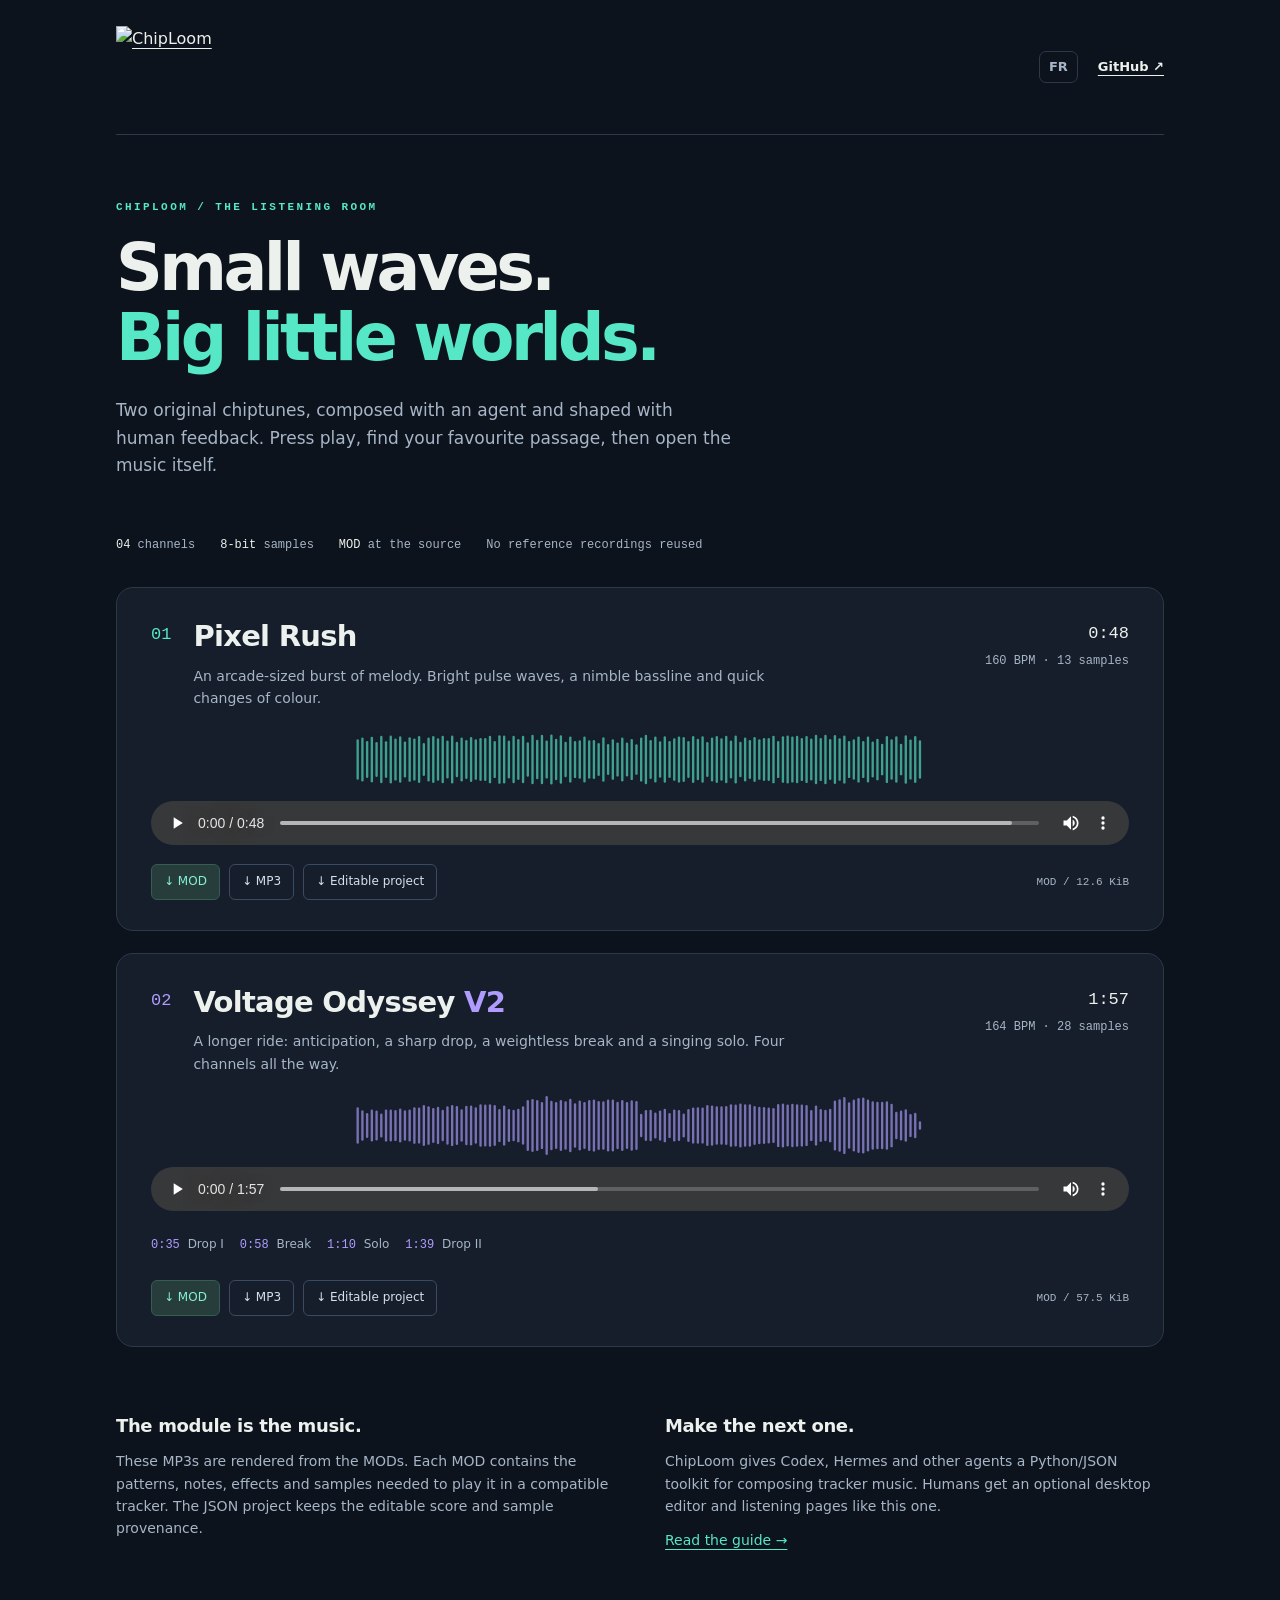
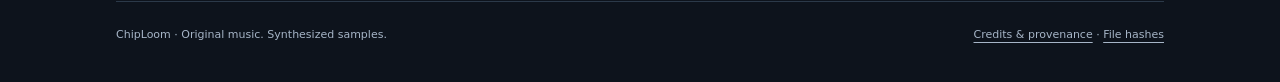
==== docs/listen/index.html @ fc0b8825 "Improve agent diagnostics and publish ChipLoom listening room" ====
<!doctype html>
<html lang="en">
<head>
<meta charset="utf-8"><meta name="viewport" content="width=device-width,initial-scale=1">
<meta name="description" content="Listen to original four-channel chiptunes made with ChipLoom. Play Pixel Rush and Voltage Odyssey V2, then download the MODs and editable scores.">
<meta name="theme-color" content="#0d131c">
<title>ChipLoom · The listening room</title>
<style>
:root{color-scheme:dark;--bg:#0d131c;--panel:#151e2a;--line:#2b3949;--text:#edf1ed;--muted:#a6b5c7;--mint:#56e7c6;--violet:#b09cff}
*{box-sizing:border-box}html{scroll-behavior:smooth;scroll-padding-top:28px}body{margin:0;background:var(--bg);color:var(--text);font-family:Inter,ui-sans-serif,system-ui,-apple-system,Segoe UI,sans-serif;line-height:1.6}a{color:inherit;text-underline-offset:4px}a:hover{color:var(--mint)}button{font:inherit;cursor:pointer}button:focus-visible,a:focus-visible{outline:3px solid var(--mint);outline-offset:5px}.shell{max-width:1120px;margin:auto;padding:0 36px}header{display:flex;align-items:center;justify-content:space-between;gap:22px;padding:26px 0;border-bottom:1px solid var(--line)}.brand{display:block;width:245px;max-width:45vw}header nav{display:flex;align-items:center;gap:20px;font-size:13px;font-weight:650}.lang{background:transparent;color:var(--muted);border:1px solid var(--line);border-radius:7px;padding:5px 9px}.intro{padding:64px 0 42px;max-width:850px}.eyebrow{color:var(--mint);font:600 11px/1.5 ui-monospace,Consolas,monospace;letter-spacing:.22em;text-transform:uppercase;margin:0 0 18px}.intro h1{font-size:clamp(38px,5.6vw,65px);font-weight:650;line-height:1.07;letter-spacing:-.055em;margin:0 0 25px}.intro h1 span{color:var(--mint)}.intro p:last-child{font-size:17px;max-width:620px;color:var(--muted)}.facts{display:flex;gap:25px;flex-wrap:wrap;padding:0 0 35px;color:var(--muted);font:12px ui-monospace,Consolas,monospace}.facts b{color:var(--text);font-weight:500}.song{background:var(--panel);border:1px solid var(--line);border-radius:17px;padding:30px 34px;margin-bottom:22px;overflow:hidden}.song-top{display:flex;gap:22px;align-items:flex-start}.number{font:17px ui-monospace,Consolas,monospace;color:var(--mint);padding-top:7px}.song:nth-of-type(2) .number{color:var(--violet)}.song h2{margin:0;font-size:29px;letter-spacing:-.025em;line-height:1.3}.subtitle{color:var(--muted);font-size:14px;margin:9px 0 0;max-width:630px}.tags{margin-left:auto;text-align:right;white-space:nowrap;font:12px/1.9 ui-monospace,Consolas,monospace;color:var(--muted)}.tags strong{display:block;color:var(--text);font-size:17px;font-weight:500}.wave{display:block;width:100%;height:63px;margin:19px 0 10px;fill:var(--mint);opacity:.65}.song:nth-of-type(2) .wave{fill:var(--violet)}audio{display:block;width:100%;height:44px;margin:0 0 19px;accent-color:var(--mint)}.links{display:flex;flex-wrap:wrap;gap:9px;align-items:center}.download{font-size:12px;text-decoration:none;padding:7px 12px;border:1px solid #3a4b60;border-radius:6px;color:#d6e1ed}.download.main{background:#263d3c;border-color:#365c54;color:#83f0d4}.chapters{display:flex;gap:8px;flex-wrap:wrap;margin:0 0 20px}.chapters button{background:transparent;border:0;color:var(--muted);font-size:12px;padding:5px 8px 5px 0}.chapters button:hover{color:var(--violet)}.chapters time{color:var(--violet);font-family:ui-monospace,Consolas,monospace;margin-right:4px}.label{margin-left:auto;color:var(--muted);font:11px ui-monospace,Consolas,monospace}.about{display:grid;grid-template-columns:1fr 1fr;gap:50px;padding:43px 0 49px}.about h3{font-size:18px;letter-spacing:-.02em;margin:0 0 10px}.about p{font-size:14px;color:var(--muted);margin:0}.about a{color:var(--mint)}footer{border-top:1px solid var(--line);display:flex;justify-content:space-between;gap:20px;padding:24px 0 40px;font-size:11px;color:var(--muted)}.error{color:#ffb5ac;font-size:13px}.sr-only{position:absolute;width:1px;height:1px;overflow:hidden;clip-path:inset(50%)}
@media(max-width:650px){.shell{padding:0 20px}header{padding:18px 0}header nav{gap:10px}.brand{width:190px}.intro{padding-top:42px}.song{padding:22px 20px}.song-top{gap:12px;flex-wrap:wrap}.song h2{font-size:25px}.tags{display:flex;gap:15px;width:100%;text-align:left;margin-left:30px;align-items:center}.tags strong{font-size:13px}.wave{height:48px}.label{width:100%;margin:4px 0 0}.about{grid-template-columns:1fr;gap:26px}.facts{gap:15px}footer{flex-direction:column;gap:5px}}
@media(prefers-reduced-motion:reduce){html{scroll-behavior:auto}}
</style>
</head>
<body>
<div class="shell">
<header><a href="https://github.com/ArthurReboulSalze/ChipLoom" aria-label="ChipLoom on GitHub"><img class="brand" src="assets/chiploom-logo.png" alt="ChipLoom" width="2170" height="725" style="height:auto"></a><nav><button class="lang" id="language" type="button" aria-label="Passer en français">FR</button><a href="https://github.com/ArthurReboulSalze/ChipLoom">GitHub ↗</a></nav></header>
<main>
<div class="intro"><p class="eyebrow" data-en="ChipLoom / The listening room" data-fr="ChipLoom / Le salon d'écoute">ChipLoom / The listening room</p><h1 data-en="Small waves.<br><span>Big little worlds.</span>" data-fr="Petites ondes.<br><span>Tout un univers.</span>">Small waves.<br><span>Big little worlds.</span></h1><p data-en="Two original chiptunes, composed with an agent and shaped with human feedback. Press play, find your favourite passage, then open the music itself." data-fr="Deux chiptunes originaux, composés avec un agent et affinés grâce à tes retours. Lance l'écoute, trouve ton passage préféré, puis explore la musique elle-même.">Two original chiptunes, composed with an agent and shaped with human feedback. Press play, find your favourite passage, then open the music itself.</p></div>
<div class="facts"><span><b>04</b> <span data-en="channels" data-fr="voies">channels</span></span><span><b>8-bit</b> <span data-en="samples" data-fr="samples">samples</span></span><span><b>MOD</b> <span data-en="at the source" data-fr="à la source">at the source</span></span><span data-en="No reference recordings reused" data-fr="Aucun enregistrement de référence repris">No reference recordings reused</span></div>
<section class="song" id="pixel-rush" aria-labelledby="pixel-title"><div class="song-top"><span class="number">01</span><div><h2 id="pixel-title">Pixel Rush</h2><p class="subtitle" data-en="An arcade-sized burst of melody. Bright pulse waves, a nimble bassline and quick changes of colour." data-fr="Une dose de mélodie façon arcade. Des ondes carrées lumineuses, une basse agile et des changements de couleur rapides.">An arcade-sized burst of melody. Bright pulse waves, a nimble bassline and quick changes of colour.</p></div><div class="tags"><strong>0:48</strong><span>160 BPM · 13 samples</span></div></div>
<svg class="wave" viewBox="0 0 720 80" aria-hidden="true"><rect x="0" y="14.32" width="3" height="51.37" rx="1.5"/><rect x="6" y="12.21" width="3" height="55.58" rx="1.5"/><rect x="12" y="16.54" width="3" height="46.93" rx="1.5"/><rect x="18" y="10.98" width="3" height="58.05" rx="1.5"/><rect x="24" y="17.91" width="3" height="44.18" rx="1.5"/><rect x="30" y="9.77" width="3" height="60.46" rx="1.5"/><rect x="36" y="16.74" width="3" height="46.51" rx="1.5"/><rect x="42" y="9.54" width="3" height="60.91" rx="1.5"/><rect x="48" y="13.20" width="3" height="53.61" rx="1.5"/><rect x="54" y="10.51" width="3" height="58.98" rx="1.5"/><rect x="60" y="17.07" width="3" height="45.85" rx="1.5"/><rect x="66" y="11.62" width="3" height="56.76" rx="1.5"/><rect x="72" y="13.22" width="3" height="53.56" rx="1.5"/><rect x="78" y="10.09" width="3" height="59.82" rx="1.5"/><rect x="84" y="19.11" width="3" height="41.78" rx="1.5"/><rect x="90" y="12.15" width="3" height="55.70" rx="1.5"/><rect x="96" y="10.19" width="3" height="59.62" rx="1.5"/><rect x="102" y="12.96" width="3" height="54.09" rx="1.5"/><rect x="108" y="9.96" width="3" height="60.08" rx="1.5"/><rect x="114" y="15.83" width="3" height="48.35" rx="1.5"/><rect x="120" y="9.59" width="3" height="60.83" rx="1.5"/><rect x="126" y="17.61" width="3" height="44.79" rx="1.5"/><rect x="132" y="12.20" width="3" height="55.61" rx="1.5"/><rect x="138" y="15.23" width="3" height="49.54" rx="1.5"/><rect x="144" y="11.56" width="3" height="56.88" rx="1.5"/><rect x="150" y="14.20" width="3" height="51.59" rx="1.5"/><rect x="156" y="12.76" width="3" height="54.47" rx="1.5"/><rect x="162" y="12.79" width="3" height="54.41" rx="1.5"/><rect x="168" y="9.73" width="3" height="60.53" rx="1.5"/><rect x="174" y="16.41" width="3" height="47.18" rx="1.5"/><rect x="180" y="9.08" width="3" height="61.83" rx="1.5"/><rect x="186" y="9.52" width="3" height="60.96" rx="1.5"/><rect x="192" y="15.85" width="3" height="48.30" rx="1.5"/><rect x="198" y="9.98" width="3" height="60.04" rx="1.5"/><rect x="204" y="13.91" width="3" height="52.19" rx="1.5"/><rect x="210" y="9.98" width="3" height="60.05" rx="1.5"/><rect x="216" y="18.18" width="3" height="43.63" rx="1.5"/><rect x="222" y="8.65" width="3" height="62.70" rx="1.5"/><rect x="228" y="14.89" width="3" height="50.23" rx="1.5"/><rect x="234" y="8.65" width="3" height="62.69" rx="1.5"/><rect x="240" y="15.79" width="3" height="48.43" rx="1.5"/><rect x="246" y="8.22" width="3" height="63.55" rx="1.5"/><rect x="252" y="13.67" width="3" height="52.65" rx="1.5"/><rect x="258" y="9.28" width="3" height="61.44" rx="1.5"/><rect x="264" y="17.49" width="3" height="45.02" rx="1.5"/><rect x="270" y="10.69" width="3" height="58.61" rx="1.5"/><rect x="276" y="16.41" width="3" height="47.18" rx="1.5"/><rect x="282" y="15.63" width="3" height="48.74" rx="1.5"/><rect x="288" y="10.81" width="3" height="58.38" rx="1.5"/><rect x="294" y="15.56" width="3" height="48.88" rx="1.5"/><rect x="300" y="15.19" width="3" height="49.62" rx="1.5"/><rect x="306" y="19.09" width="3" height="41.82" rx="1.5"/><rect x="312" y="11.88" width="3" height="56.24" rx="1.5"/><rect x="318" y="20.29" width="3" height="39.41" rx="1.5"/><rect x="324" y="14.14" width="3" height="51.73" rx="1.5"/><rect x="330" y="18.30" width="3" height="43.40" rx="1.5"/><rect x="336" y="12.12" width="3" height="55.76" rx="1.5"/><rect x="342" y="18.56" width="3" height="42.87" rx="1.5"/><rect x="348" y="13.87" width="3" height="52.25" rx="1.5"/><rect x="354" y="20.50" width="3" height="39.01" rx="1.5"/><rect x="360" y="11.91" width="3" height="56.18" rx="1.5"/><rect x="366" y="8.65" width="3" height="62.70" rx="1.5"/><rect x="372" y="15.30" width="3" height="49.41" rx="1.5"/><rect x="378" y="10.77" width="3" height="58.47" rx="1.5"/><rect x="384" y="16.90" width="3" height="46.20" rx="1.5"/><rect x="390" y="10.49" width="3" height="59.03" rx="1.5"/><rect x="396" y="16.57" width="3" height="46.87" rx="1.5"/><rect x="402" y="12.89" width="3" height="54.21" rx="1.5"/><rect x="408" y="10.65" width="3" height="58.69" rx="1.5"/><rect x="414" y="11.40" width="3" height="57.20" rx="1.5"/><rect x="420" y="16.64" width="3" height="46.71" rx="1.5"/><rect x="426" y="10.20" width="3" height="59.60" rx="1.5"/><rect x="432" y="13.58" width="3" height="52.84" rx="1.5"/><rect x="438" y="10.58" width="3" height="58.83" rx="1.5"/><rect x="444" y="17.91" width="3" height="44.18" rx="1.5"/><rect x="450" y="12.15" width="3" height="55.70" rx="1.5"/><rect x="456" y="10.19" width="3" height="59.62" rx="1.5"/><rect x="462" y="12.96" width="3" height="54.09" rx="1.5"/><rect x="468" y="9.96" width="3" height="60.08" rx="1.5"/><rect x="474" y="15.83" width="3" height="48.35" rx="1.5"/><rect x="480" y="9.59" width="3" height="60.83" rx="1.5"/><rect x="486" y="17.61" width="3" height="44.79" rx="1.5"/><rect x="492" y="12.20" width="3" height="55.61" rx="1.5"/><rect x="498" y="15.23" width="3" height="49.54" rx="1.5"/><rect x="504" y="11.56" width="3" height="56.88" rx="1.5"/><rect x="510" y="14.20" width="3" height="51.59" rx="1.5"/><rect x="516" y="12.76" width="3" height="54.47" rx="1.5"/><rect x="522" y="12.79" width="3" height="54.41" rx="1.5"/><rect x="528" y="9.73" width="3" height="60.53" rx="1.5"/><rect x="534" y="16.41" width="3" height="47.18" rx="1.5"/><rect x="540" y="10.32" width="3" height="59.35" rx="1.5"/><rect x="546" y="9.53" width="3" height="60.95" rx="1.5"/><rect x="552" y="10.66" width="3" height="58.69" rx="1.5"/><rect x="558" y="9.99" width="3" height="60.03" rx="1.5"/><rect x="564" y="12.58" width="3" height="54.84" rx="1.5"/><rect x="570" y="10.05" width="3" height="59.91" rx="1.5"/><rect x="576" y="13.37" width="3" height="53.25" rx="1.5"/><rect x="582" y="8.65" width="3" height="62.70" rx="1.5"/><rect x="588" y="12.54" width="3" height="54.92" rx="1.5"/><rect x="594" y="8.64" width="3" height="62.72" rx="1.5"/><rect x="600" y="14.00" width="3" height="52.00" rx="1.5"/><rect x="606" y="8.92" width="3" height="62.17" rx="1.5"/><rect x="612" y="12.90" width="3" height="54.21" rx="1.5"/><rect x="618" y="9.37" width="3" height="61.26" rx="1.5"/><rect x="624" y="16.38" width="3" height="47.23" rx="1.5"/><rect x="630" y="14.42" width="3" height="51.16" rx="1.5"/><rect x="636" y="10.69" width="3" height="58.61" rx="1.5"/><rect x="642" y="16.35" width="3" height="47.29" rx="1.5"/><rect x="648" y="10.76" width="3" height="58.49" rx="1.5"/><rect x="654" y="17.13" width="3" height="45.73" rx="1.5"/><rect x="660" y="13.54" width="3" height="52.92" rx="1.5"/><rect x="666" y="19.85" width="3" height="40.29" rx="1.5"/><rect x="672" y="10.05" width="3" height="59.89" rx="1.5"/><rect x="678" y="14.25" width="3" height="51.50" rx="1.5"/><rect x="684" y="10.62" width="3" height="58.76" rx="1.5"/><rect x="690" y="19.90" width="3" height="40.19" rx="1.5"/><rect x="696" y="9.28" width="3" height="61.44" rx="1.5"/><rect x="702" y="14.46" width="3" height="51.07" rx="1.5"/><rect x="708" y="10.09" width="3" height="59.81" rx="1.5"/><rect x="714" y="15.56" width="3" height="48.88" rx="1.5"/></svg>
<audio id="pixel-audio" controls preload="metadata" aria-label="Pixel Rush"><source src="media/pixel_rush.mp3" type="audio/mpeg"><a href="media/pixel_rush.mp3">Download Pixel Rush MP3</a></audio>
<div class="links"><a class="download main" href="media/pixel_rush.mod" download>↓ MOD</a><a class="download" href="media/pixel_rush.mp3" download>↓ MP3</a><a class="download" href="media/pixel_rush.project.json" download data-en="↓ Editable project" data-fr="↓ Projet éditable">↓ Editable project</a><span class="label">MOD / 12.6 KiB</span></div></section>
<section class="song" id="voltage-odyssey-v2" aria-labelledby="voltage-title"><div class="song-top"><span class="number">02</span><div><h2 id="voltage-title">Voltage Odyssey <span style="color:var(--violet)">V2</span></h2><p class="subtitle" data-en="A longer ride: anticipation, a sharp drop, a weightless break and a singing solo. Four channels all the way." data-fr="Un voyage plus construit : une montée, un drop marqué, un break en apesanteur et un solo expressif. Toujours quatre voies.">A longer ride: anticipation, a sharp drop, a weightless break and a singing solo. Four channels all the way.</p></div><div class="tags"><strong>1:57</strong><span>164 BPM · 28 samples</span></div></div>
<svg class="wave" viewBox="0 0 720 80" aria-hidden="true"><rect x="0" y="16.76" width="3" height="46.47" rx="1.5"/><rect x="6" y="20.63" width="3" height="38.73" rx="1.5"/><rect x="12" y="24.13" width="3" height="31.73" rx="1.5"/><rect x="18" y="19.75" width="3" height="40.49" rx="1.5"/><rect x="24" y="20.99" width="3" height="38.03" rx="1.5"/><rect x="30" y="24.87" width="3" height="30.26" rx="1.5"/><rect x="36" y="19.60" width="3" height="40.80" rx="1.5"/><rect x="42" y="19.75" width="3" height="40.49" rx="1.5"/><rect x="48" y="20.23" width="3" height="39.54" rx="1.5"/><rect x="54" y="18.44" width="3" height="43.12" rx="1.5"/><rect x="60" y="20.67" width="3" height="38.66" rx="1.5"/><rect x="66" y="19.71" width="3" height="40.58" rx="1.5"/><rect x="72" y="16.70" width="3" height="46.59" rx="1.5"/><rect x="78" y="17.06" width="3" height="45.88" rx="1.5"/><rect x="84" y="13.97" width="3" height="52.05" rx="1.5"/><rect x="90" y="15.40" width="3" height="49.19" rx="1.5"/><rect x="96" y="17.92" width="3" height="44.16" rx="1.5"/><rect x="102" y="16.33" width="3" height="47.34" rx="1.5"/><rect x="108" y="19.99" width="3" height="40.01" rx="1.5"/><rect x="114" y="15.71" width="3" height="48.58" rx="1.5"/><rect x="120" y="13.88" width="3" height="52.24" rx="1.5"/><rect x="126" y="15.37" width="3" height="49.26" rx="1.5"/><rect x="132" y="19.46" width="3" height="41.08" rx="1.5"/><rect x="138" y="14.88" width="3" height="50.24" rx="1.5"/><rect x="144" y="14.67" width="3" height="50.66" rx="1.5"/><rect x="150" y="16.89" width="3" height="46.21" rx="1.5"/><rect x="156" y="12.98" width="3" height="54.04" rx="1.5"/><rect x="162" y="13.36" width="3" height="53.28" rx="1.5"/><rect x="168" y="12.98" width="3" height="54.03" rx="1.5"/><rect x="174" y="13.90" width="3" height="52.20" rx="1.5"/><rect x="180" y="18.97" width="3" height="42.07" rx="1.5"/><rect x="186" y="14.52" width="3" height="50.96" rx="1.5"/><rect x="192" y="19.02" width="3" height="41.97" rx="1.5"/><rect x="198" y="20.14" width="3" height="39.72" rx="1.5"/><rect x="204" y="18.63" width="3" height="42.75" rx="1.5"/><rect x="210" y="15.57" width="3" height="48.85" rx="1.5"/><rect x="216" y="7.62" width="3" height="64.77" rx="1.5"/><rect x="222" y="6.38" width="3" height="67.24" rx="1.5"/><rect x="228" y="7.69" width="3" height="64.62" rx="1.5"/><rect x="234" y="10.06" width="3" height="59.87" rx="1.5"/><rect x="240" y="2.55" width="3" height="74.90" rx="1.5"/><rect x="246" y="8.65" width="3" height="62.71" rx="1.5"/><rect x="252" y="10.12" width="3" height="59.76" rx="1.5"/><rect x="258" y="7.56" width="3" height="64.87" rx="1.5"/><rect x="264" y="9.21" width="3" height="61.57" rx="1.5"/><rect x="270" y="5.99" width="3" height="68.02" rx="1.5"/><rect x="276" y="11.68" width="3" height="56.63" rx="1.5"/><rect x="282" y="8.37" width="3" height="63.27" rx="1.5"/><rect x="288" y="10.22" width="3" height="59.56" rx="1.5"/><rect x="294" y="7.70" width="3" height="64.59" rx="1.5"/><rect x="300" y="6.87" width="3" height="66.26" rx="1.5"/><rect x="306" y="8.98" width="3" height="62.05" rx="1.5"/><rect x="312" y="9.25" width="3" height="61.50" rx="1.5"/><rect x="318" y="7.08" width="3" height="65.84" rx="1.5"/><rect x="324" y="6.96" width="3" height="66.08" rx="1.5"/><rect x="330" y="9.87" width="3" height="60.26" rx="1.5"/><rect x="336" y="7.70" width="3" height="64.59" rx="1.5"/><rect x="342" y="10.12" width="3" height="59.76" rx="1.5"/><rect x="348" y="7.99" width="3" height="64.02" rx="1.5"/><rect x="354" y="8.95" width="3" height="62.11" rx="1.5"/><rect x="360" y="25.10" width="3" height="29.81" rx="1.5"/><rect x="366" y="20.28" width="3" height="39.43" rx="1.5"/><rect x="372" y="20.03" width="3" height="39.93" rx="1.5"/><rect x="378" y="23.53" width="3" height="32.94" rx="1.5"/><rect x="384" y="20.84" width="3" height="38.32" rx="1.5"/><rect x="390" y="18.61" width="3" height="42.77" rx="1.5"/><rect x="396" y="24.05" width="3" height="31.91" rx="1.5"/><rect x="402" y="19.75" width="3" height="40.49" rx="1.5"/><rect x="408" y="20.29" width="3" height="39.42" rx="1.5"/><rect x="414" y="24.72" width="3" height="30.56" rx="1.5"/><rect x="420" y="19.20" width="3" height="41.60" rx="1.5"/><rect x="426" y="17.05" width="3" height="45.90" rx="1.5"/><rect x="432" y="16.96" width="3" height="46.09" rx="1.5"/><rect x="438" y="17.06" width="3" height="45.88" rx="1.5"/><rect x="444" y="13.93" width="3" height="52.14" rx="1.5"/><rect x="450" y="14.45" width="3" height="51.11" rx="1.5"/><rect x="456" y="15.58" width="3" height="48.85" rx="1.5"/><rect x="462" y="15.52" width="3" height="48.97" rx="1.5"/><rect x="468" y="15.38" width="3" height="49.23" rx="1.5"/><rect x="474" y="12.93" width="3" height="54.15" rx="1.5"/><rect x="480" y="13.33" width="3" height="53.34" rx="1.5"/><rect x="486" y="12.04" width="3" height="55.91" rx="1.5"/><rect x="492" y="13.14" width="3" height="53.71" rx="1.5"/><rect x="498" y="13.12" width="3" height="53.75" rx="1.5"/><rect x="504" y="15.19" width="3" height="49.61" rx="1.5"/><rect x="510" y="16.21" width="3" height="47.58" rx="1.5"/><rect x="516" y="16.57" width="3" height="46.87" rx="1.5"/><rect x="522" y="17.17" width="3" height="45.66" rx="1.5"/><rect x="528" y="17.72" width="3" height="44.56" rx="1.5"/><rect x="534" y="12.60" width="3" height="54.80" rx="1.5"/><rect x="540" y="12.20" width="3" height="55.59" rx="1.5"/><rect x="546" y="13.26" width="3" height="53.47" rx="1.5"/><rect x="552" y="12.49" width="3" height="55.02" rx="1.5"/><rect x="558" y="12.96" width="3" height="54.07" rx="1.5"/><rect x="564" y="13.22" width="3" height="53.56" rx="1.5"/><rect x="570" y="13.87" width="3" height="52.26" rx="1.5"/><rect x="576" y="20.23" width="3" height="39.55" rx="1.5"/><rect x="582" y="14.52" width="3" height="50.96" rx="1.5"/><rect x="588" y="19.02" width="3" height="41.97" rx="1.5"/><rect x="594" y="20.14" width="3" height="39.72" rx="1.5"/><rect x="600" y="18.63" width="3" height="42.75" rx="1.5"/><rect x="606" y="8.27" width="3" height="63.47" rx="1.5"/><rect x="612" y="6.73" width="3" height="66.54" rx="1.5"/><rect x="618" y="3.69" width="3" height="72.63" rx="1.5"/><rect x="624" y="10.47" width="3" height="59.06" rx="1.5"/><rect x="630" y="7.09" width="3" height="65.83" rx="1.5"/><rect x="636" y="5.07" width="3" height="69.87" rx="1.5"/><rect x="642" y="4.52" width="3" height="70.95" rx="1.5"/><rect x="648" y="6.98" width="3" height="66.05" rx="1.5"/><rect x="654" y="9.27" width="3" height="61.47" rx="1.5"/><rect x="660" y="9.93" width="3" height="60.14" rx="1.5"/><rect x="666" y="9.81" width="3" height="60.37" rx="1.5"/><rect x="672" y="9.34" width="3" height="61.31" rx="1.5"/><rect x="678" y="12.29" width="3" height="55.42" rx="1.5"/><rect x="684" y="22.66" width="3" height="34.68" rx="1.5"/><rect x="690" y="21.06" width="3" height="37.88" rx="1.5"/><rect x="696" y="19.47" width="3" height="41.06" rx="1.5"/><rect x="702" y="25.31" width="3" height="29.38" rx="1.5"/><rect x="708" y="23.77" width="3" height="32.47" rx="1.5"/><rect x="714" y="34.56" width="3" height="10.88" rx="1.5"/></svg>
<audio id="voltage-audio" controls preload="metadata" aria-label="Voltage Odyssey V2"><source src="media/voltage_odyssey_v2.mp3" type="audio/mpeg"><a href="media/voltage_odyssey_v2.mp3">Download Voltage Odyssey V2 MP3</a></audio>
<div class="chapters" aria-label="Voltage Odyssey sections"><button type="button" data-time="35.12195122"><time>0:35</time> Drop I</button><button type="button" data-time="58.536585366"><time>0:58</time> Break</button><button type="button" data-time="70.243902439"><time>1:10</time> Solo</button><button type="button" data-time="99.512195122"><time>1:39</time> Drop II</button></div>
<div class="links"><a class="download main" href="media/voltage_odyssey_v2.mod" download>↓ MOD</a><a class="download" href="media/voltage_odyssey_v2.mp3" download>↓ MP3</a><a class="download" href="media/voltage_odyssey_v2.project.json" download data-en="↓ Editable project" data-fr="↓ Projet éditable">↓ Editable project</a><span class="label">MOD / 57.5 KiB</span></div></section>
<p class="error" id="audio-status" role="status"></p>
<div class="about"><div><h3 data-en="The module is the music." data-fr="Le module, c'est la musique.">The module is the music.</h3><p data-en="These MP3s are rendered from the MODs. Each MOD contains the patterns, notes, effects and samples needed to play it in a compatible tracker. The JSON project keeps the editable score and sample provenance." data-fr="Ces MP3 sont rendus à partir des MOD. Chaque MOD contient les patterns, notes, effets et samples nécessaires à sa lecture dans un tracker compatible. Le projet JSON conserve la partition éditable et l'origine des sons.">These MP3s are rendered from the MODs. Each MOD contains the patterns, notes, effects and samples needed to play it in a compatible tracker. The JSON project keeps the editable score and sample provenance.</p></div><div><h3 data-en="Make the next one." data-fr="Compose le prochain.">Make the next one.</h3><p data-en="ChipLoom gives Codex, Hermes and other agents a Python/JSON toolkit for composing tracker music. Humans get an optional desktop editor and listening pages like this one." data-fr="ChipLoom donne à Codex, Hermès et d'autres agents des outils Python/JSON pour composer des modules. L'humain dispose d'un éditeur facultatif et de pages d'écoute comme celle-ci.">ChipLoom gives Codex, Hermes and other agents a Python/JSON toolkit for composing tracker music. Humans get an optional desktop editor and listening pages like this one.</p><p style="margin-top:12px"><a href="https://github.com/ArthurReboulSalze/ChipLoom#give-your-agent-a-musical-brief" data-en="Read the guide →" data-fr="Lire le guide →">Read the guide →</a></p></div></div>
</main>
<footer><span>ChipLoom · <span data-en="Original music. Synthesized samples." data-fr="Musique originale. Samples synthétisés.">Original music. Synthesized samples.</span></span><span><a href="https://github.com/ArthurReboulSalze/ChipLoom/blob/main/docs/THIRD_PARTY.md" data-en="Credits & provenance" data-fr="Crédits et provenance">Credits & provenance</a> · <a href="media/manifest.json" data-en="File hashes" data-fr="Empreintes des fichiers">File hashes</a></span></footer>
</div>
<script>
'use strict';
const players=[...document.querySelectorAll('audio')];
let language='en';
for(const audio of players){
  audio.addEventListener('play',()=>{for(const other of players)if(other!==audio)other.pause();document.getElementById('audio-status').textContent='';});
  audio.addEventListener('error',()=>{document.getElementById('audio-status').textContent=language==='fr'?"La lecture a échoué. Tu peux télécharger le MP3 ci-dessus.":'Playback failed. You can download the MP3 above.';});
}
for(const button of document.querySelectorAll('[data-time]'))button.addEventListener('click',()=>{
  const audio=document.getElementById('voltage-audio');
  audio.currentTime=Number(button.dataset.time);
  audio.play().catch(()=>{document.getElementById('audio-status').textContent=language==='fr'?"Utilise le bouton lecture du lecteur pour écouter ce passage.":'Use the audio player’s play button to listen to this section.';});
});
document.getElementById('language').addEventListener('click',()=>{
  language=language==='en'?'fr':'en';document.documentElement.lang=language;
  for(const element of document.querySelectorAll('[data-en]'))element.innerHTML=element.dataset[language];
  const button=document.getElementById('language');button.textContent=language==='en'?'FR':'EN';button.setAttribute('aria-label',language==='en'?'Passer en français':'Switch to English');
});
</script>
</body></html>
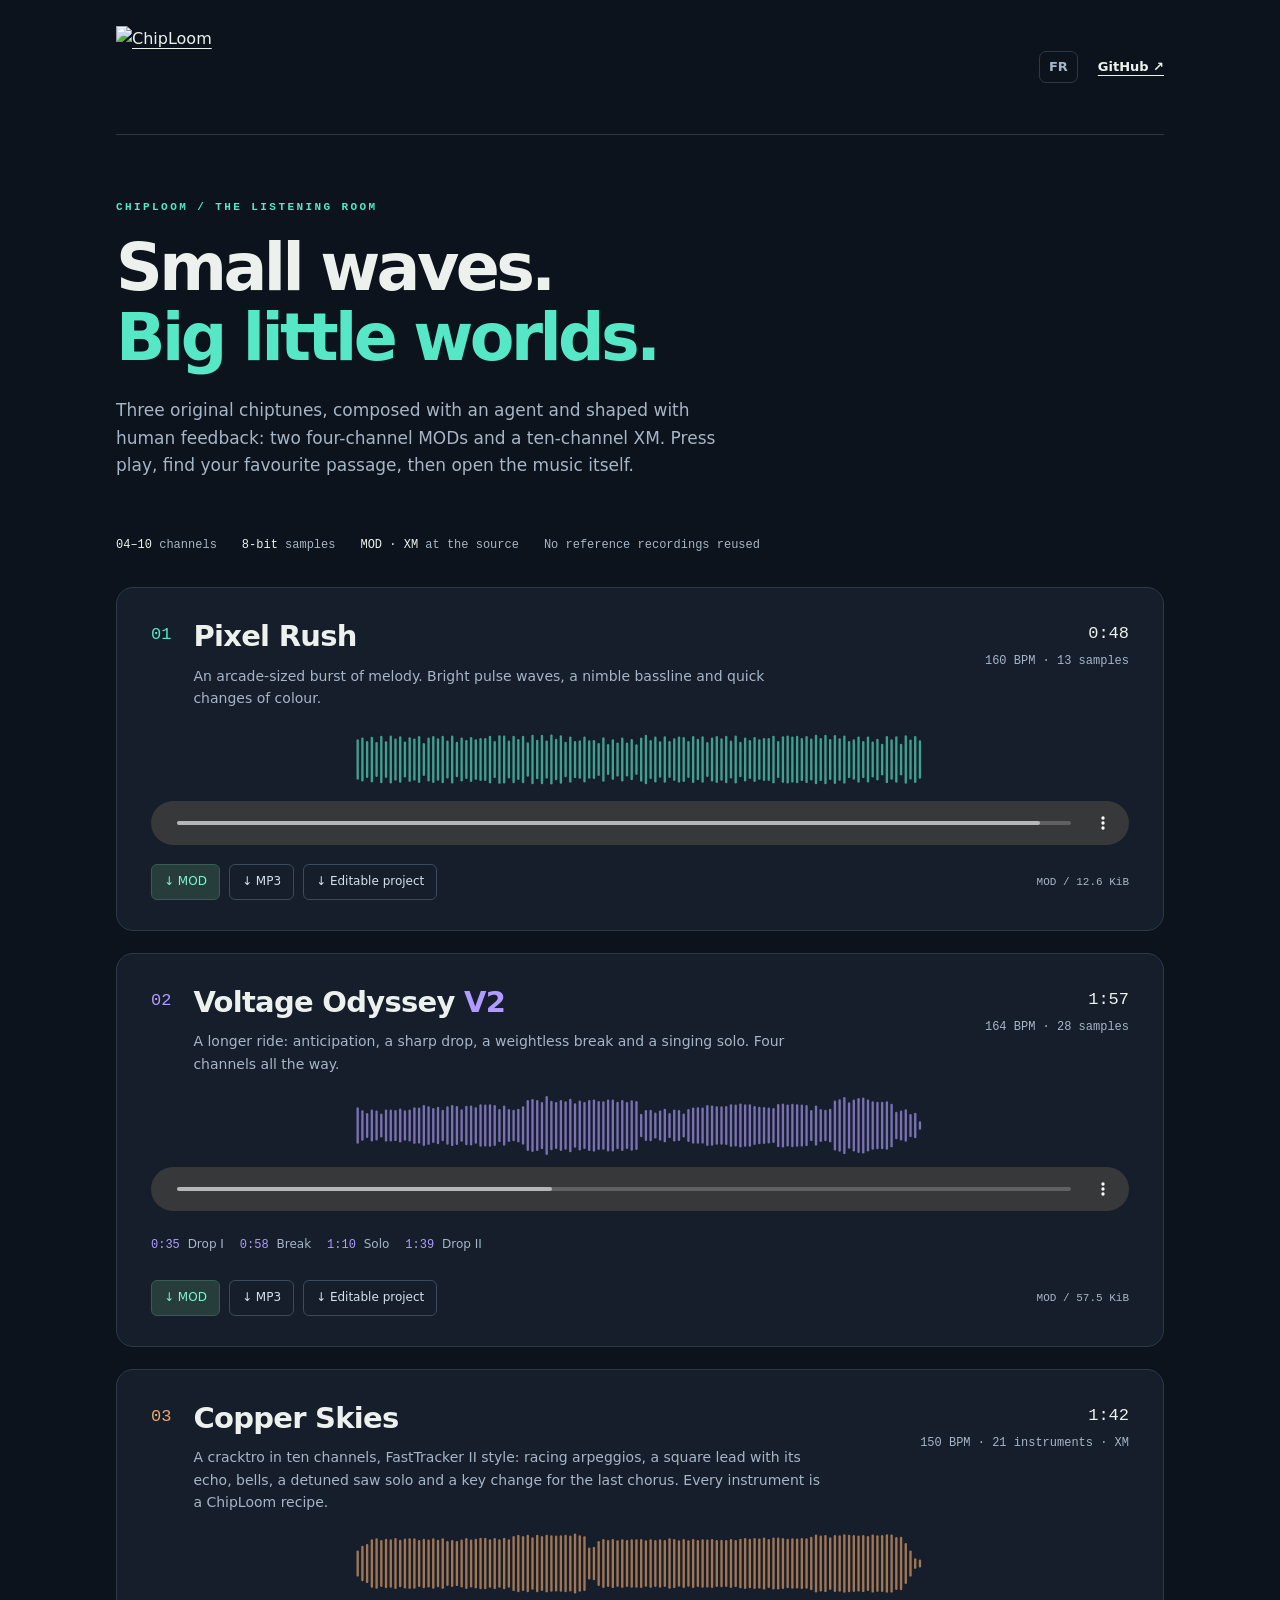
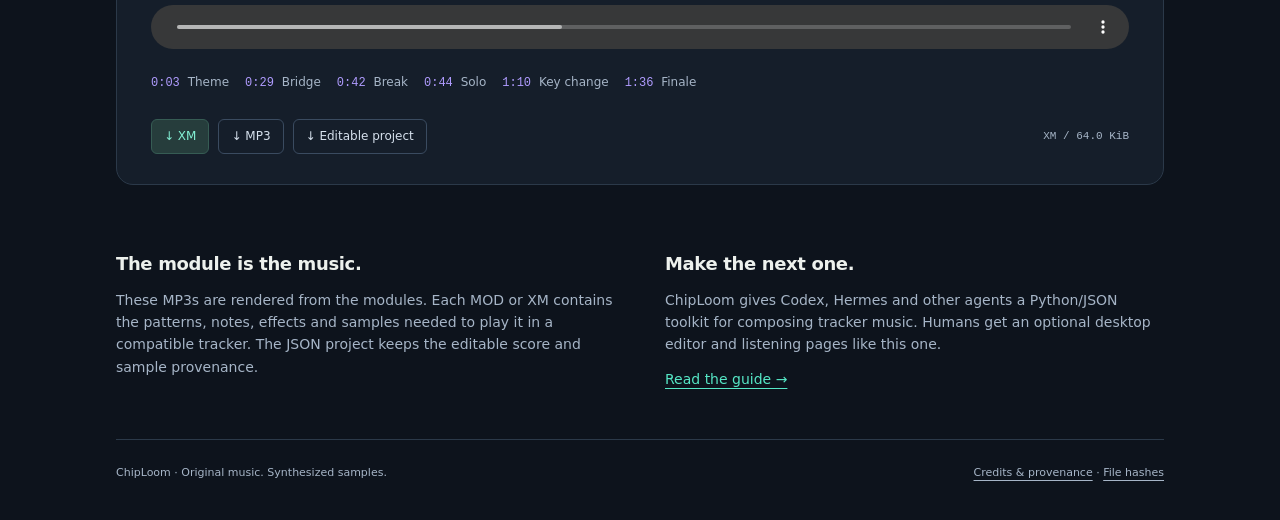
==== commit f6482353: "New demo: Copper Skies, a ten-channel cracktro XM A FastTracker II style piece made only with create" ====
--- a/docs/listen/index.html
+++ b/docs/listen/index.html
@@ -2,12 +2,12 @@
 <html lang="en">
 <head>
 <meta charset="utf-8"><meta name="viewport" content="width=device-width,initial-scale=1">
-<meta name="description" content="Listen to original four-channel chiptunes made with ChipLoom. Play Pixel Rush and Voltage Odyssey V2, then download the MODs and editable scores.">
+<meta name="description" content="Listen to original chiptunes made with ChipLoom. Play Pixel Rush, Voltage Odyssey V2 and the ten-channel XM Copper Skies, then download the modules and editable scores.">
 <meta name="theme-color" content="#0d131c">
 <title>ChipLoom · The listening room</title>
 <style>
-:root{color-scheme:dark;--bg:#0d131c;--panel:#151e2a;--line:#2b3949;--text:#edf1ed;--muted:#a6b5c7;--mint:#56e7c6;--violet:#b09cff}
-*{box-sizing:border-box}html{scroll-behavior:smooth;scroll-padding-top:28px}body{margin:0;background:var(--bg);color:var(--text);font-family:Inter,ui-sans-serif,system-ui,-apple-system,Segoe UI,sans-serif;line-height:1.6}a{color:inherit;text-underline-offset:4px}a:hover{color:var(--mint)}button{font:inherit;cursor:pointer}button:focus-visible,a:focus-visible{outline:3px solid var(--mint);outline-offset:5px}.shell{max-width:1120px;margin:auto;padding:0 36px}header{display:flex;align-items:center;justify-content:space-between;gap:22px;padding:26px 0;border-bottom:1px solid var(--line)}.brand{display:block;width:245px;max-width:45vw}header nav{display:flex;align-items:center;gap:20px;font-size:13px;font-weight:650}.lang{background:transparent;color:var(--muted);border:1px solid var(--line);border-radius:7px;padding:5px 9px}.intro{padding:64px 0 42px;max-width:850px}.eyebrow{color:var(--mint);font:600 11px/1.5 ui-monospace,Consolas,monospace;letter-spacing:.22em;text-transform:uppercase;margin:0 0 18px}.intro h1{font-size:clamp(38px,5.6vw,65px);font-weight:650;line-height:1.07;letter-spacing:-.055em;margin:0 0 25px}.intro h1 span{color:var(--mint)}.intro p:last-child{font-size:17px;max-width:620px;color:var(--muted)}.facts{display:flex;gap:25px;flex-wrap:wrap;padding:0 0 35px;color:var(--muted);font:12px ui-monospace,Consolas,monospace}.facts b{color:var(--text);font-weight:500}.song{background:var(--panel);border:1px solid var(--line);border-radius:17px;padding:30px 34px;margin-bottom:22px;overflow:hidden}.song-top{display:flex;gap:22px;align-items:flex-start}.number{font:17px ui-monospace,Consolas,monospace;color:var(--mint);padding-top:7px}.song:nth-of-type(2) .number{color:var(--violet)}.song h2{margin:0;font-size:29px;letter-spacing:-.025em;line-height:1.3}.subtitle{color:var(--muted);font-size:14px;margin:9px 0 0;max-width:630px}.tags{margin-left:auto;text-align:right;white-space:nowrap;font:12px/1.9 ui-monospace,Consolas,monospace;color:var(--muted)}.tags strong{display:block;color:var(--text);font-size:17px;font-weight:500}.wave{display:block;width:100%;height:63px;margin:19px 0 10px;fill:var(--mint);opacity:.65}.song:nth-of-type(2) .wave{fill:var(--violet)}audio{display:block;width:100%;height:44px;margin:0 0 19px;accent-color:var(--mint)}.links{display:flex;flex-wrap:wrap;gap:9px;align-items:center}.download{font-size:12px;text-decoration:none;padding:7px 12px;border:1px solid #3a4b60;border-radius:6px;color:#d6e1ed}.download.main{background:#263d3c;border-color:#365c54;color:#83f0d4}.chapters{display:flex;gap:8px;flex-wrap:wrap;margin:0 0 20px}.chapters button{background:transparent;border:0;color:var(--muted);font-size:12px;padding:5px 8px 5px 0}.chapters button:hover{color:var(--violet)}.chapters time{color:var(--violet);font-family:ui-monospace,Consolas,monospace;margin-right:4px}.label{margin-left:auto;color:var(--muted);font:11px ui-monospace,Consolas,monospace}.about{display:grid;grid-template-columns:1fr 1fr;gap:50px;padding:43px 0 49px}.about h3{font-size:18px;letter-spacing:-.02em;margin:0 0 10px}.about p{font-size:14px;color:var(--muted);margin:0}.about a{color:var(--mint)}footer{border-top:1px solid var(--line);display:flex;justify-content:space-between;gap:20px;padding:24px 0 40px;font-size:11px;color:var(--muted)}.error{color:#ffb5ac;font-size:13px}.sr-only{position:absolute;width:1px;height:1px;overflow:hidden;clip-path:inset(50%)}
+:root{color-scheme:dark;--bg:#0d131c;--panel:#151e2a;--line:#2b3949;--text:#edf1ed;--muted:#a6b5c7;--mint:#56e7c6;--violet:#b09cff;--copper:#f0a66a}
+*{box-sizing:border-box}html{scroll-behavior:smooth;scroll-padding-top:28px}body{margin:0;background:var(--bg);color:var(--text);font-family:Inter,ui-sans-serif,system-ui,-apple-system,Segoe UI,sans-serif;line-height:1.6}a{color:inherit;text-underline-offset:4px}a:hover{color:var(--mint)}button{font:inherit;cursor:pointer}button:focus-visible,a:focus-visible{outline:3px solid var(--mint);outline-offset:5px}.shell{max-width:1120px;margin:auto;padding:0 36px}header{display:flex;align-items:center;justify-content:space-between;gap:22px;padding:26px 0;border-bottom:1px solid var(--line)}.brand{display:block;width:245px;max-width:45vw}header nav{display:flex;align-items:center;gap:20px;font-size:13px;font-weight:650}.lang{background:transparent;color:var(--muted);border:1px solid var(--line);border-radius:7px;padding:5px 9px}.intro{padding:64px 0 42px;max-width:850px}.eyebrow{color:var(--mint);font:600 11px/1.5 ui-monospace,Consolas,monospace;letter-spacing:.22em;text-transform:uppercase;margin:0 0 18px}.intro h1{font-size:clamp(38px,5.6vw,65px);font-weight:650;line-height:1.07;letter-spacing:-.055em;margin:0 0 25px}.intro h1 span{color:var(--mint)}.intro p:last-child{font-size:17px;max-width:620px;color:var(--muted)}.facts{display:flex;gap:25px;flex-wrap:wrap;padding:0 0 35px;color:var(--muted);font:12px ui-monospace,Consolas,monospace}.facts b{color:var(--text);font-weight:500}.song{background:var(--panel);border:1px solid var(--line);border-radius:17px;padding:30px 34px;margin-bottom:22px;overflow:hidden}.song-top{display:flex;gap:22px;align-items:flex-start}.number{font:17px ui-monospace,Consolas,monospace;color:var(--mint);padding-top:7px}.song:nth-of-type(2) .number{color:var(--violet)}.song:nth-of-type(3) .number{color:var(--copper)}.song h2{margin:0;font-size:29px;letter-spacing:-.025em;line-height:1.3}.subtitle{color:var(--muted);font-size:14px;margin:9px 0 0;max-width:630px}.tags{margin-left:auto;text-align:right;white-space:nowrap;font:12px/1.9 ui-monospace,Consolas,monospace;color:var(--muted)}.tags strong{display:block;color:var(--text);font-size:17px;font-weight:500}.wave{display:block;width:100%;height:63px;margin:19px 0 10px;fill:var(--mint);opacity:.65}.song:nth-of-type(2) .wave{fill:var(--violet)}.song:nth-of-type(3) .wave{fill:var(--copper)}audio{display:block;width:100%;height:44px;margin:0 0 19px;accent-color:var(--mint)}.links{display:flex;flex-wrap:wrap;gap:9px;align-items:center}.download{font-size:12px;text-decoration:none;padding:7px 12px;border:1px solid #3a4b60;border-radius:6px;color:#d6e1ed}.download.main{background:#263d3c;border-color:#365c54;color:#83f0d4}.chapters{display:flex;gap:8px;flex-wrap:wrap;margin:0 0 20px}.chapters button{background:transparent;border:0;color:var(--muted);font-size:12px;padding:5px 8px 5px 0}.chapters button:hover{color:var(--violet)}.chapters time{color:var(--violet);font-family:ui-monospace,Consolas,monospace;margin-right:4px}.label{margin-left:auto;color:var(--muted);font:11px ui-monospace,Consolas,monospace}.about{display:grid;grid-template-columns:1fr 1fr;gap:50px;padding:43px 0 49px}.about h3{font-size:18px;letter-spacing:-.02em;margin:0 0 10px}.about p{font-size:14px;color:var(--muted);margin:0}.about a{color:var(--mint)}footer{border-top:1px solid var(--line);display:flex;justify-content:space-between;gap:20px;padding:24px 0 40px;font-size:11px;color:var(--muted)}.error{color:#ffb5ac;font-size:13px}.sr-only{position:absolute;width:1px;height:1px;overflow:hidden;clip-path:inset(50%)}
 @media(max-width:650px){.shell{padding:0 20px}header{padding:18px 0}header nav{gap:10px}.brand{width:190px}.intro{padding-top:42px}.song{padding:22px 20px}.song-top{gap:12px;flex-wrap:wrap}.song h2{font-size:25px}.tags{display:flex;gap:15px;width:100%;text-align:left;margin-left:30px;align-items:center}.tags strong{font-size:13px}.wave{height:48px}.label{width:100%;margin:4px 0 0}.about{grid-template-columns:1fr;gap:26px}.facts{gap:15px}footer{flex-direction:column;gap:5px}}
 @media(prefers-reduced-motion:reduce){html{scroll-behavior:auto}}
 </style>
@@ -16,8 +16,8 @@
 <div class="shell">
 <header><a href="https://github.com/ArthurReboulSalze/ChipLoom" aria-label="ChipLoom on GitHub"><img class="brand" src="assets/chiploom-logo.png" alt="ChipLoom" width="2170" height="725" style="height:auto"></a><nav><button class="lang" id="language" type="button" aria-label="Passer en français">FR</button><a href="https://github.com/ArthurReboulSalze/ChipLoom">GitHub ↗</a></nav></header>
 <main>
-<div class="intro"><p class="eyebrow" data-en="ChipLoom / The listening room" data-fr="ChipLoom / Le salon d'écoute">ChipLoom / The listening room</p><h1 data-en="Small waves.<br><span>Big little worlds.</span>" data-fr="Petites ondes.<br><span>Tout un univers.</span>">Small waves.<br><span>Big little worlds.</span></h1><p data-en="Two original chiptunes, composed with an agent and shaped with human feedback. Press play, find your favourite passage, then open the music itself." data-fr="Deux chiptunes originaux, composés avec un agent et affinés grâce à tes retours. Lance l'écoute, trouve ton passage préféré, puis explore la musique elle-même.">Two original chiptunes, composed with an agent and shaped with human feedback. Press play, find your favourite passage, then open the music itself.</p></div>
-<div class="facts"><span><b>04</b> <span data-en="channels" data-fr="voies">channels</span></span><span><b>8-bit</b> <span data-en="samples" data-fr="samples">samples</span></span><span><b>MOD</b> <span data-en="at the source" data-fr="à la source">at the source</span></span><span data-en="No reference recordings reused" data-fr="Aucun enregistrement de référence repris">No reference recordings reused</span></div>
+<div class="intro"><p class="eyebrow" data-en="ChipLoom / The listening room" data-fr="ChipLoom / Le salon d'écoute">ChipLoom / The listening room</p><h1 data-en="Small waves.<br><span>Big little worlds.</span>" data-fr="Petites ondes.<br><span>Tout un univers.</span>">Small waves.<br><span>Big little worlds.</span></h1><p data-en="Three original chiptunes, composed with an agent and shaped with human feedback: two four-channel MODs and a ten-channel XM. Press play, find your favourite passage, then open the music itself." data-fr="Trois chiptunes originaux, composés avec un agent et affinés grâce à tes retours : deux MOD à quatre voies et un XM à dix voies. Lance l'écoute, trouve ton passage préféré, puis explore la musique elle-même.">Three original chiptunes, composed with an agent and shaped with human feedback: two four-channel MODs and a ten-channel XM. Press play, find your favourite passage, then open the music itself.</p></div>
+<div class="facts"><span><b>04–10</b> <span data-en="channels" data-fr="voies">channels</span></span><span><b>8-bit</b> <span data-en="samples" data-fr="samples">samples</span></span><span><b>MOD · XM</b> <span data-en="at the source" data-fr="à la source">at the source</span></span><span data-en="No reference recordings reused" data-fr="Aucun enregistrement de référence repris">No reference recordings reused</span></div>
 <section class="song" id="pixel-rush" aria-labelledby="pixel-title"><div class="song-top"><span class="number">01</span><div><h2 id="pixel-title">Pixel Rush</h2><p class="subtitle" data-en="An arcade-sized burst of melody. Bright pulse waves, a nimble bassline and quick changes of colour." data-fr="Une dose de mélodie façon arcade. Des ondes carrées lumineuses, une basse agile et des changements de couleur rapides.">An arcade-sized burst of melody. Bright pulse waves, a nimble bassline and quick changes of colour.</p></div><div class="tags"><strong>0:48</strong><span>160 BPM · 13 samples</span></div></div>
 <svg class="wave" viewBox="0 0 720 80" aria-hidden="true"><rect x="0" y="14.32" width="3" height="51.37" rx="1.5"/><rect x="6" y="12.21" width="3" height="55.58" rx="1.5"/><rect x="12" y="16.54" width="3" height="46.93" rx="1.5"/><rect x="18" y="10.98" width="3" height="58.05" rx="1.5"/><rect x="24" y="17.91" width="3" height="44.18" rx="1.5"/><rect x="30" y="9.77" width="3" height="60.46" rx="1.5"/><rect x="36" y="16.74" width="3" height="46.51" rx="1.5"/><rect x="42" y="9.54" width="3" height="60.91" rx="1.5"/><rect x="48" y="13.20" width="3" height="53.61" rx="1.5"/><rect x="54" y="10.51" width="3" height="58.98" rx="1.5"/><rect x="60" y="17.07" width="3" height="45.85" rx="1.5"/><rect x="66" y="11.62" width="3" height="56.76" rx="1.5"/><rect x="72" y="13.22" width="3" height="53.56" rx="1.5"/><rect x="78" y="10.09" width="3" height="59.82" rx="1.5"/><rect x="84" y="19.11" width="3" height="41.78" rx="1.5"/><rect x="90" y="12.15" width="3" height="55.70" rx="1.5"/><rect x="96" y="10.19" width="3" height="59.62" rx="1.5"/><rect x="102" y="12.96" width="3" height="54.09" rx="1.5"/><rect x="108" y="9.96" width="3" height="60.08" rx="1.5"/><rect x="114" y="15.83" width="3" height="48.35" rx="1.5"/><rect x="120" y="9.59" width="3" height="60.83" rx="1.5"/><rect x="126" y="17.61" width="3" height="44.79" rx="1.5"/><rect x="132" y="12.20" width="3" height="55.61" rx="1.5"/><rect x="138" y="15.23" width="3" height="49.54" rx="1.5"/><rect x="144" y="11.56" width="3" height="56.88" rx="1.5"/><rect x="150" y="14.20" width="3" height="51.59" rx="1.5"/><rect x="156" y="12.76" width="3" height="54.47" rx="1.5"/><rect x="162" y="12.79" width="3" height="54.41" rx="1.5"/><rect x="168" y="9.73" width="3" height="60.53" rx="1.5"/><rect x="174" y="16.41" width="3" height="47.18" rx="1.5"/><rect x="180" y="9.08" width="3" height="61.83" rx="1.5"/><rect x="186" y="9.52" width="3" height="60.96" rx="1.5"/><rect x="192" y="15.85" width="3" height="48.30" rx="1.5"/><rect x="198" y="9.98" width="3" height="60.04" rx="1.5"/><rect x="204" y="13.91" width="3" height="52.19" rx="1.5"/><rect x="210" y="9.98" width="3" height="60.05" rx="1.5"/><rect x="216" y="18.18" width="3" height="43.63" rx="1.5"/><rect x="222" y="8.65" width="3" height="62.70" rx="1.5"/><rect x="228" y="14.89" width="3" height="50.23" rx="1.5"/><rect x="234" y="8.65" width="3" height="62.69" rx="1.5"/><rect x="240" y="15.79" width="3" height="48.43" rx="1.5"/><rect x="246" y="8.22" width="3" height="63.55" rx="1.5"/><rect x="252" y="13.67" width="3" height="52.65" rx="1.5"/><rect x="258" y="9.28" width="3" height="61.44" rx="1.5"/><rect x="264" y="17.49" width="3" height="45.02" rx="1.5"/><rect x="270" y="10.69" width="3" height="58.61" rx="1.5"/><rect x="276" y="16.41" width="3" height="47.18" rx="1.5"/><rect x="282" y="15.63" width="3" height="48.74" rx="1.5"/><rect x="288" y="10.81" width="3" height="58.38" rx="1.5"/><rect x="294" y="15.56" width="3" height="48.88" rx="1.5"/><rect x="300" y="15.19" width="3" height="49.62" rx="1.5"/><rect x="306" y="19.09" width="3" height="41.82" rx="1.5"/><rect x="312" y="11.88" width="3" height="56.24" rx="1.5"/><rect x="318" y="20.29" width="3" height="39.41" rx="1.5"/><rect x="324" y="14.14" width="3" height="51.73" rx="1.5"/><rect x="330" y="18.30" width="3" height="43.40" rx="1.5"/><rect x="336" y="12.12" width="3" height="55.76" rx="1.5"/><rect x="342" y="18.56" width="3" height="42.87" rx="1.5"/><rect x="348" y="13.87" width="3" height="52.25" rx="1.5"/><rect x="354" y="20.50" width="3" height="39.01" rx="1.5"/><rect x="360" y="11.91" width="3" height="56.18" rx="1.5"/><rect x="366" y="8.65" width="3" height="62.70" rx="1.5"/><rect x="372" y="15.30" width="3" height="49.41" rx="1.5"/><rect x="378" y="10.77" width="3" height="58.47" rx="1.5"/><rect x="384" y="16.90" width="3" height="46.20" rx="1.5"/><rect x="390" y="10.49" width="3" height="59.03" rx="1.5"/><rect x="396" y="16.57" width="3" height="46.87" rx="1.5"/><rect x="402" y="12.89" width="3" height="54.21" rx="1.5"/><rect x="408" y="10.65" width="3" height="58.69" rx="1.5"/><rect x="414" y="11.40" width="3" height="57.20" rx="1.5"/><rect x="420" y="16.64" width="3" height="46.71" rx="1.5"/><rect x="426" y="10.20" width="3" height="59.60" rx="1.5"/><rect x="432" y="13.58" width="3" height="52.84" rx="1.5"/><rect x="438" y="10.58" width="3" height="58.83" rx="1.5"/><rect x="444" y="17.91" width="3" height="44.18" rx="1.5"/><rect x="450" y="12.15" width="3" height="55.70" rx="1.5"/><rect x="456" y="10.19" width="3" height="59.62" rx="1.5"/><rect x="462" y="12.96" width="3" height="54.09" rx="1.5"/><rect x="468" y="9.96" width="3" height="60.08" rx="1.5"/><rect x="474" y="15.83" width="3" height="48.35" rx="1.5"/><rect x="480" y="9.59" width="3" height="60.83" rx="1.5"/><rect x="486" y="17.61" width="3" height="44.79" rx="1.5"/><rect x="492" y="12.20" width="3" height="55.61" rx="1.5"/><rect x="498" y="15.23" width="3" height="49.54" rx="1.5"/><rect x="504" y="11.56" width="3" height="56.88" rx="1.5"/><rect x="510" y="14.20" width="3" height="51.59" rx="1.5"/><rect x="516" y="12.76" width="3" height="54.47" rx="1.5"/><rect x="522" y="12.79" width="3" height="54.41" rx="1.5"/><rect x="528" y="9.73" width="3" height="60.53" rx="1.5"/><rect x="534" y="16.41" width="3" height="47.18" rx="1.5"/><rect x="540" y="10.32" width="3" height="59.35" rx="1.5"/><rect x="546" y="9.53" width="3" height="60.95" rx="1.5"/><rect x="552" y="10.66" width="3" height="58.69" rx="1.5"/><rect x="558" y="9.99" width="3" height="60.03" rx="1.5"/><rect x="564" y="12.58" width="3" height="54.84" rx="1.5"/><rect x="570" y="10.05" width="3" height="59.91" rx="1.5"/><rect x="576" y="13.37" width="3" height="53.25" rx="1.5"/><rect x="582" y="8.65" width="3" height="62.70" rx="1.5"/><rect x="588" y="12.54" width="3" height="54.92" rx="1.5"/><rect x="594" y="8.64" width="3" height="62.72" rx="1.5"/><rect x="600" y="14.00" width="3" height="52.00" rx="1.5"/><rect x="606" y="8.92" width="3" height="62.17" rx="1.5"/><rect x="612" y="12.90" width="3" height="54.21" rx="1.5"/><rect x="618" y="9.37" width="3" height="61.26" rx="1.5"/><rect x="624" y="16.38" width="3" height="47.23" rx="1.5"/><rect x="630" y="14.42" width="3" height="51.16" rx="1.5"/><rect x="636" y="10.69" width="3" height="58.61" rx="1.5"/><rect x="642" y="16.35" width="3" height="47.29" rx="1.5"/><rect x="648" y="10.76" width="3" height="58.49" rx="1.5"/><rect x="654" y="17.13" width="3" height="45.73" rx="1.5"/><rect x="660" y="13.54" width="3" height="52.92" rx="1.5"/><rect x="666" y="19.85" width="3" height="40.29" rx="1.5"/><rect x="672" y="10.05" width="3" height="59.89" rx="1.5"/><rect x="678" y="14.25" width="3" height="51.50" rx="1.5"/><rect x="684" y="10.62" width="3" height="58.76" rx="1.5"/><rect x="690" y="19.90" width="3" height="40.19" rx="1.5"/><rect x="696" y="9.28" width="3" height="61.44" rx="1.5"/><rect x="702" y="14.46" width="3" height="51.07" rx="1.5"/><rect x="708" y="10.09" width="3" height="59.81" rx="1.5"/><rect x="714" y="15.56" width="3" height="48.88" rx="1.5"/></svg>
 <audio id="pixel-audio" controls preload="metadata" aria-label="Pixel Rush"><source src="media/pixel_rush.mp3" type="audio/mpeg"><a href="media/pixel_rush.mp3">Download Pixel Rush MP3</a></audio>
@@ -27,8 +27,13 @@
 <audio id="voltage-audio" controls preload="metadata" aria-label="Voltage Odyssey V2"><source src="media/voltage_odyssey_v2.mp3" type="audio/mpeg"><a href="media/voltage_odyssey_v2.mp3">Download Voltage Odyssey V2 MP3</a></audio>
 <div class="chapters" aria-label="Voltage Odyssey sections"><button type="button" data-time="35.12195122"><time>0:35</time> Drop I</button><button type="button" data-time="58.536585366"><time>0:58</time> Break</button><button type="button" data-time="70.243902439"><time>1:10</time> Solo</button><button type="button" data-time="99.512195122"><time>1:39</time> Drop II</button></div>
 <div class="links"><a class="download main" href="media/voltage_odyssey_v2.mod" download>↓ MOD</a><a class="download" href="media/voltage_odyssey_v2.mp3" download>↓ MP3</a><a class="download" href="media/voltage_odyssey_v2.project.json" download data-en="↓ Editable project" data-fr="↓ Projet éditable">↓ Editable project</a><span class="label">MOD / 57.5 KiB</span></div></section>
+<section class="song" id="copper-skies" aria-labelledby="copper-title"><div class="song-top"><span class="number">03</span><div><h2 id="copper-title">Copper Skies</h2><p class="subtitle" data-en="A cracktro in ten channels, FastTracker II style: racing arpeggios, a square lead with its echo, bells, a detuned saw solo and a key change for the last chorus. Every instrument is a ChipLoom recipe." data-fr="Un cracktro en dix voies, façon FastTracker II : arpèges rapides, lead carré avec son écho, cloches, solo de dents de scie désaccordées et changement de tonalité pour le dernier refrain. Chaque instrument est une recette ChipLoom.">A cracktro in ten channels, FastTracker II style: racing arpeggios, a square lead with its echo, bells, a detuned saw solo and a key change for the last chorus. Every instrument is a ChipLoom recipe.</p></div><div class="tags"><strong>1:42</strong><span>150 BPM · 21 instruments · XM</span></div></div>
+<svg class="wave" viewBox="0 0 720 80" aria-hidden="true"><rect x="0" y="23.36" width="3" height="33.28" rx="1.5"/><rect x="6" y="17.45" width="3" height="45.11" rx="1.5"/><rect x="12" y="15.12" width="3" height="49.76" rx="1.5"/><rect x="18" y="9.35" width="3" height="61.30" rx="1.5"/><rect x="24" y="7.96" width="3" height="64.09" rx="1.5"/><rect x="30" y="10.30" width="3" height="59.41" rx="1.5"/><rect x="36" y="8.52" width="3" height="62.95" rx="1.5"/><rect x="42" y="9.32" width="3" height="61.36" rx="1.5"/><rect x="48" y="7.54" width="3" height="64.91" rx="1.5"/><rect x="54" y="9.80" width="3" height="60.40" rx="1.5"/><rect x="60" y="8.39" width="3" height="63.21" rx="1.5"/><rect x="66" y="7.78" width="3" height="64.44" rx="1.5"/><rect x="72" y="8.08" width="3" height="63.84" rx="1.5"/><rect x="78" y="10.15" width="3" height="59.70" rx="1.5"/><rect x="84" y="8.66" width="3" height="62.68" rx="1.5"/><rect x="90" y="9.64" width="3" height="60.71" rx="1.5"/><rect x="96" y="8.09" width="3" height="63.82" rx="1.5"/><rect x="102" y="9.96" width="3" height="60.09" rx="1.5"/><rect x="108" y="7.84" width="3" height="64.32" rx="1.5"/><rect x="114" y="11.54" width="3" height="56.92" rx="1.5"/><rect x="120" y="10.12" width="3" height="59.76" rx="1.5"/><rect x="126" y="11.35" width="3" height="57.30" rx="1.5"/><rect x="132" y="9.55" width="3" height="60.91" rx="1.5"/><rect x="138" y="7.61" width="3" height="64.79" rx="1.5"/><rect x="144" y="9.68" width="3" height="60.64" rx="1.5"/><rect x="150" y="8.47" width="3" height="63.06" rx="1.5"/><rect x="156" y="7.41" width="3" height="65.19" rx="1.5"/><rect x="162" y="7.28" width="3" height="65.44" rx="1.5"/><rect x="168" y="9.26" width="3" height="61.47" rx="1.5"/><rect x="174" y="7.49" width="3" height="65.02" rx="1.5"/><rect x="180" y="9.23" width="3" height="61.54" rx="1.5"/><rect x="186" y="7.44" width="3" height="65.11" rx="1.5"/><rect x="192" y="9.19" width="3" height="61.62" rx="1.5"/><rect x="198" y="4.94" width="3" height="70.11" rx="1.5"/><rect x="204" y="3.59" width="3" height="72.82" rx="1.5"/><rect x="210" y="5.12" width="3" height="69.76" rx="1.5"/><rect x="216" y="3.64" width="3" height="72.72" rx="1.5"/><rect x="222" y="6.66" width="3" height="66.68" rx="1.5"/><rect x="228" y="3.44" width="3" height="73.13" rx="1.5"/><rect x="234" y="5.13" width="3" height="69.74" rx="1.5"/><rect x="240" y="3.35" width="3" height="73.30" rx="1.5"/><rect x="246" y="4.15" width="3" height="71.69" rx="1.5"/><rect x="252" y="4.40" width="3" height="71.20" rx="1.5"/><rect x="258" y="4.22" width="3" height="71.56" rx="1.5"/><rect x="264" y="3.65" width="3" height="72.70" rx="1.5"/><rect x="270" y="4.50" width="3" height="70.99" rx="1.5"/><rect x="276" y="2.00" width="3" height="76.00" rx="1.5"/><rect x="282" y="4.25" width="3" height="71.49" rx="1.5"/><rect x="288" y="5.24" width="3" height="69.53" rx="1.5"/><rect x="294" y="19.76" width="3" height="40.49" rx="1.5"/><rect x="300" y="18.67" width="3" height="42.66" rx="1.5"/><rect x="306" y="11.51" width="3" height="56.99" rx="1.5"/><rect x="312" y="8.97" width="3" height="62.07" rx="1.5"/><rect x="318" y="10.24" width="3" height="59.53" rx="1.5"/><rect x="324" y="8.75" width="3" height="62.50" rx="1.5"/><rect x="330" y="10.40" width="3" height="59.21" rx="1.5"/><rect x="336" y="9.05" width="3" height="61.90" rx="1.5"/><rect x="342" y="10.24" width="3" height="59.51" rx="1.5"/><rect x="348" y="9.25" width="3" height="61.49" rx="1.5"/><rect x="354" y="9.28" width="3" height="61.44" rx="1.5"/><rect x="360" y="9.00" width="3" height="62.00" rx="1.5"/><rect x="366" y="10.46" width="3" height="59.08" rx="1.5"/><rect x="372" y="9.05" width="3" height="61.90" rx="1.5"/><rect x="378" y="10.14" width="3" height="59.72" rx="1.5"/><rect x="384" y="9.27" width="3" height="61.46" rx="1.5"/><rect x="390" y="10.15" width="3" height="59.70" rx="1.5"/><rect x="396" y="7.96" width="3" height="64.07" rx="1.5"/><rect x="402" y="8.77" width="3" height="62.46" rx="1.5"/><rect x="408" y="10.41" width="3" height="59.17" rx="1.5"/><rect x="414" y="8.99" width="3" height="62.01" rx="1.5"/><rect x="420" y="10.40" width="3" height="59.19" rx="1.5"/><rect x="426" y="8.86" width="3" height="62.29" rx="1.5"/><rect x="432" y="10.17" width="3" height="59.66" rx="1.5"/><rect x="438" y="9.34" width="3" height="61.33" rx="1.5"/><rect x="444" y="9.47" width="3" height="61.07" rx="1.5"/><rect x="450" y="8.92" width="3" height="62.16" rx="1.5"/><rect x="456" y="10.19" width="3" height="59.62" rx="1.5"/><rect x="462" y="9.78" width="3" height="60.44" rx="1.5"/><rect x="468" y="10.17" width="3" height="59.67" rx="1.5"/><rect x="474" y="8.93" width="3" height="62.15" rx="1.5"/><rect x="480" y="10.02" width="3" height="59.96" rx="1.5"/><rect x="486" y="8.43" width="3" height="63.14" rx="1.5"/><rect x="492" y="7.74" width="3" height="64.53" rx="1.5"/><rect x="498" y="8.59" width="3" height="62.82" rx="1.5"/><rect x="504" y="7.67" width="3" height="64.66" rx="1.5"/><rect x="510" y="8.14" width="3" height="63.72" rx="1.5"/><rect x="516" y="7.03" width="3" height="65.94" rx="1.5"/><rect x="522" y="8.97" width="3" height="62.05" rx="1.5"/><rect x="528" y="7.06" width="3" height="65.88" rx="1.5"/><rect x="534" y="7.03" width="3" height="65.93" rx="1.5"/><rect x="540" y="7.64" width="3" height="64.73" rx="1.5"/><rect x="546" y="8.59" width="3" height="62.82" rx="1.5"/><rect x="552" y="7.95" width="3" height="64.10" rx="1.5"/><rect x="558" y="8.29" width="3" height="63.43" rx="1.5"/><rect x="564" y="7.74" width="3" height="64.51" rx="1.5"/><rect x="570" y="8.03" width="3" height="63.94" rx="1.5"/><rect x="576" y="5.97" width="3" height="68.06" rx="1.5"/><rect x="582" y="3.16" width="3" height="73.68" rx="1.5"/><rect x="588" y="4.39" width="3" height="71.22" rx="1.5"/><rect x="594" y="3.70" width="3" height="72.60" rx="1.5"/><rect x="600" y="6.57" width="3" height="66.86" rx="1.5"/><rect x="606" y="3.82" width="3" height="72.36" rx="1.5"/><rect x="612" y="4.09" width="3" height="71.81" rx="1.5"/><rect x="618" y="2.87" width="3" height="74.25" rx="1.5"/><rect x="624" y="3.51" width="3" height="72.98" rx="1.5"/><rect x="630" y="3.92" width="3" height="72.16" rx="1.5"/><rect x="636" y="4.32" width="3" height="71.36" rx="1.5"/><rect x="642" y="3.71" width="3" height="72.58" rx="1.5"/><rect x="648" y="5.03" width="3" height="69.95" rx="1.5"/><rect x="654" y="3.06" width="3" height="73.88" rx="1.5"/><rect x="660" y="4.01" width="3" height="71.97" rx="1.5"/><rect x="666" y="3.90" width="3" height="72.20" rx="1.5"/><rect x="672" y="2.86" width="3" height="74.28" rx="1.5"/><rect x="678" y="3.08" width="3" height="73.83" rx="1.5"/><rect x="684" y="6.47" width="3" height="67.06" rx="1.5"/><rect x="690" y="6.07" width="3" height="67.87" rx="1.5"/><rect x="696" y="14.09" width="3" height="51.82" rx="1.5"/><rect x="702" y="23.39" width="3" height="33.21" rx="1.5"/><rect x="708" y="33.21" width="3" height="13.58" rx="1.5"/><rect x="714" y="35.00" width="3" height="10.00" rx="1.5"/></svg>
+<audio id="copper-audio" controls preload="metadata" aria-label="Copper Skies"><source src="media/copper_skies.mp3" type="audio/mpeg"><a href="media/copper_skies.mp3">Download Copper Skies MP3</a></audio>
+<div class="chapters" aria-label="Copper Skies sections"><button type="button" data-audio="copper-audio" data-time="3.2"><time>0:03</time> Theme</button><button type="button" data-audio="copper-audio" data-time="28.8"><time>0:29</time> Bridge</button><button type="button" data-audio="copper-audio" data-time="41.6"><time>0:42</time> Break</button><button type="button" data-audio="copper-audio" data-time="44.0"><time>0:44</time> Solo</button><button type="button" data-audio="copper-audio" data-time="69.6"><time>1:10</time> Key change</button><button type="button" data-audio="copper-audio" data-time="95.55"><time>1:36</time> Finale</button></div>
+<div class="links"><a class="download main" href="media/copper_skies.xm" download>↓ XM</a><a class="download" href="media/copper_skies.mp3" download>↓ MP3</a><a class="download" href="media/copper_skies.project.json" download data-en="↓ Editable project" data-fr="↓ Projet éditable">↓ Editable project</a><span class="label">XM / 64.0 KiB</span></div></section>
 <p class="error" id="audio-status" role="status"></p>
-<div class="about"><div><h3 data-en="The module is the music." data-fr="Le module, c'est la musique.">The module is the music.</h3><p data-en="These MP3s are rendered from the MODs. Each MOD contains the patterns, notes, effects and samples needed to play it in a compatible tracker. The JSON project keeps the editable score and sample provenance." data-fr="Ces MP3 sont rendus à partir des MOD. Chaque MOD contient les patterns, notes, effets et samples nécessaires à sa lecture dans un tracker compatible. Le projet JSON conserve la partition éditable et l'origine des sons.">These MP3s are rendered from the MODs. Each MOD contains the patterns, notes, effects and samples needed to play it in a compatible tracker. The JSON project keeps the editable score and sample provenance.</p></div><div><h3 data-en="Make the next one." data-fr="Compose le prochain.">Make the next one.</h3><p data-en="ChipLoom gives Codex, Hermes and other agents a Python/JSON toolkit for composing tracker music. Humans get an optional desktop editor and listening pages like this one." data-fr="ChipLoom donne à Codex, Hermès et d'autres agents des outils Python/JSON pour composer des modules. L'humain dispose d'un éditeur facultatif et de pages d'écoute comme celle-ci.">ChipLoom gives Codex, Hermes and other agents a Python/JSON toolkit for composing tracker music. Humans get an optional desktop editor and listening pages like this one.</p><p style="margin-top:12px"><a href="https://github.com/ArthurReboulSalze/ChipLoom#give-your-agent-a-musical-brief" data-en="Read the guide →" data-fr="Lire le guide →">Read the guide →</a></p></div></div>
+<div class="about"><div><h3 data-en="The module is the music." data-fr="Le module, c'est la musique.">The module is the music.</h3><p data-en="These MP3s are rendered from the modules. Each MOD or XM contains the patterns, notes, effects and samples needed to play it in a compatible tracker. The JSON project keeps the editable score and sample provenance." data-fr="Ces MP3 sont rendus à partir des modules. Chaque MOD ou XM contient les patterns, notes, effets et samples nécessaires à sa lecture dans un tracker compatible. Le projet JSON conserve la partition éditable et l'origine des sons.">These MP3s are rendered from the modules. Each MOD or XM contains the patterns, notes, effects and samples needed to play it in a compatible tracker. The JSON project keeps the editable score and sample provenance.</p></div><div><h3 data-en="Make the next one." data-fr="Compose le prochain.">Make the next one.</h3><p data-en="ChipLoom gives Codex, Hermes and other agents a Python/JSON toolkit for composing tracker music. Humans get an optional desktop editor and listening pages like this one." data-fr="ChipLoom donne à Codex, Hermès et d'autres agents des outils Python/JSON pour composer des modules. L'humain dispose d'un éditeur facultatif et de pages d'écoute comme celle-ci.">ChipLoom gives Codex, Hermes and other agents a Python/JSON toolkit for composing tracker music. Humans get an optional desktop editor and listening pages like this one.</p><p style="margin-top:12px"><a href="https://github.com/ArthurReboulSalze/ChipLoom#give-your-agent-a-musical-brief" data-en="Read the guide →" data-fr="Lire le guide →">Read the guide →</a></p></div></div>
 </main>
 <footer><span>ChipLoom · <span data-en="Original music. Synthesized samples." data-fr="Musique originale. Samples synthétisés.">Original music. Synthesized samples.</span></span><span><a href="https://github.com/ArthurReboulSalze/ChipLoom/blob/main/docs/THIRD_PARTY.md" data-en="Credits & provenance" data-fr="Crédits et provenance">Credits & provenance</a> · <a href="media/manifest.json" data-en="File hashes" data-fr="Empreintes des fichiers">File hashes</a></span></footer>
 </div>
@@ -41,7 +46,7 @@
   audio.addEventListener('error',()=>{document.getElementById('audio-status').textContent=language==='fr'?"La lecture a échoué. Tu peux télécharger le MP3 ci-dessus.":'Playback failed. You can download the MP3 above.';});
 }
 for(const button of document.querySelectorAll('[data-time]'))button.addEventListener('click',()=>{
-  const audio=document.getElementById('voltage-audio');
+  const audio=document.getElementById(button.dataset.audio||'voltage-audio');
   audio.currentTime=Number(button.dataset.time);
   audio.play().catch(()=>{document.getElementById('audio-status').textContent=language==='fr'?"Utilise le bouton lecture du lecteur pour écouter ce passage.":'Use the audio player’s play button to listen to this section.';});
 });
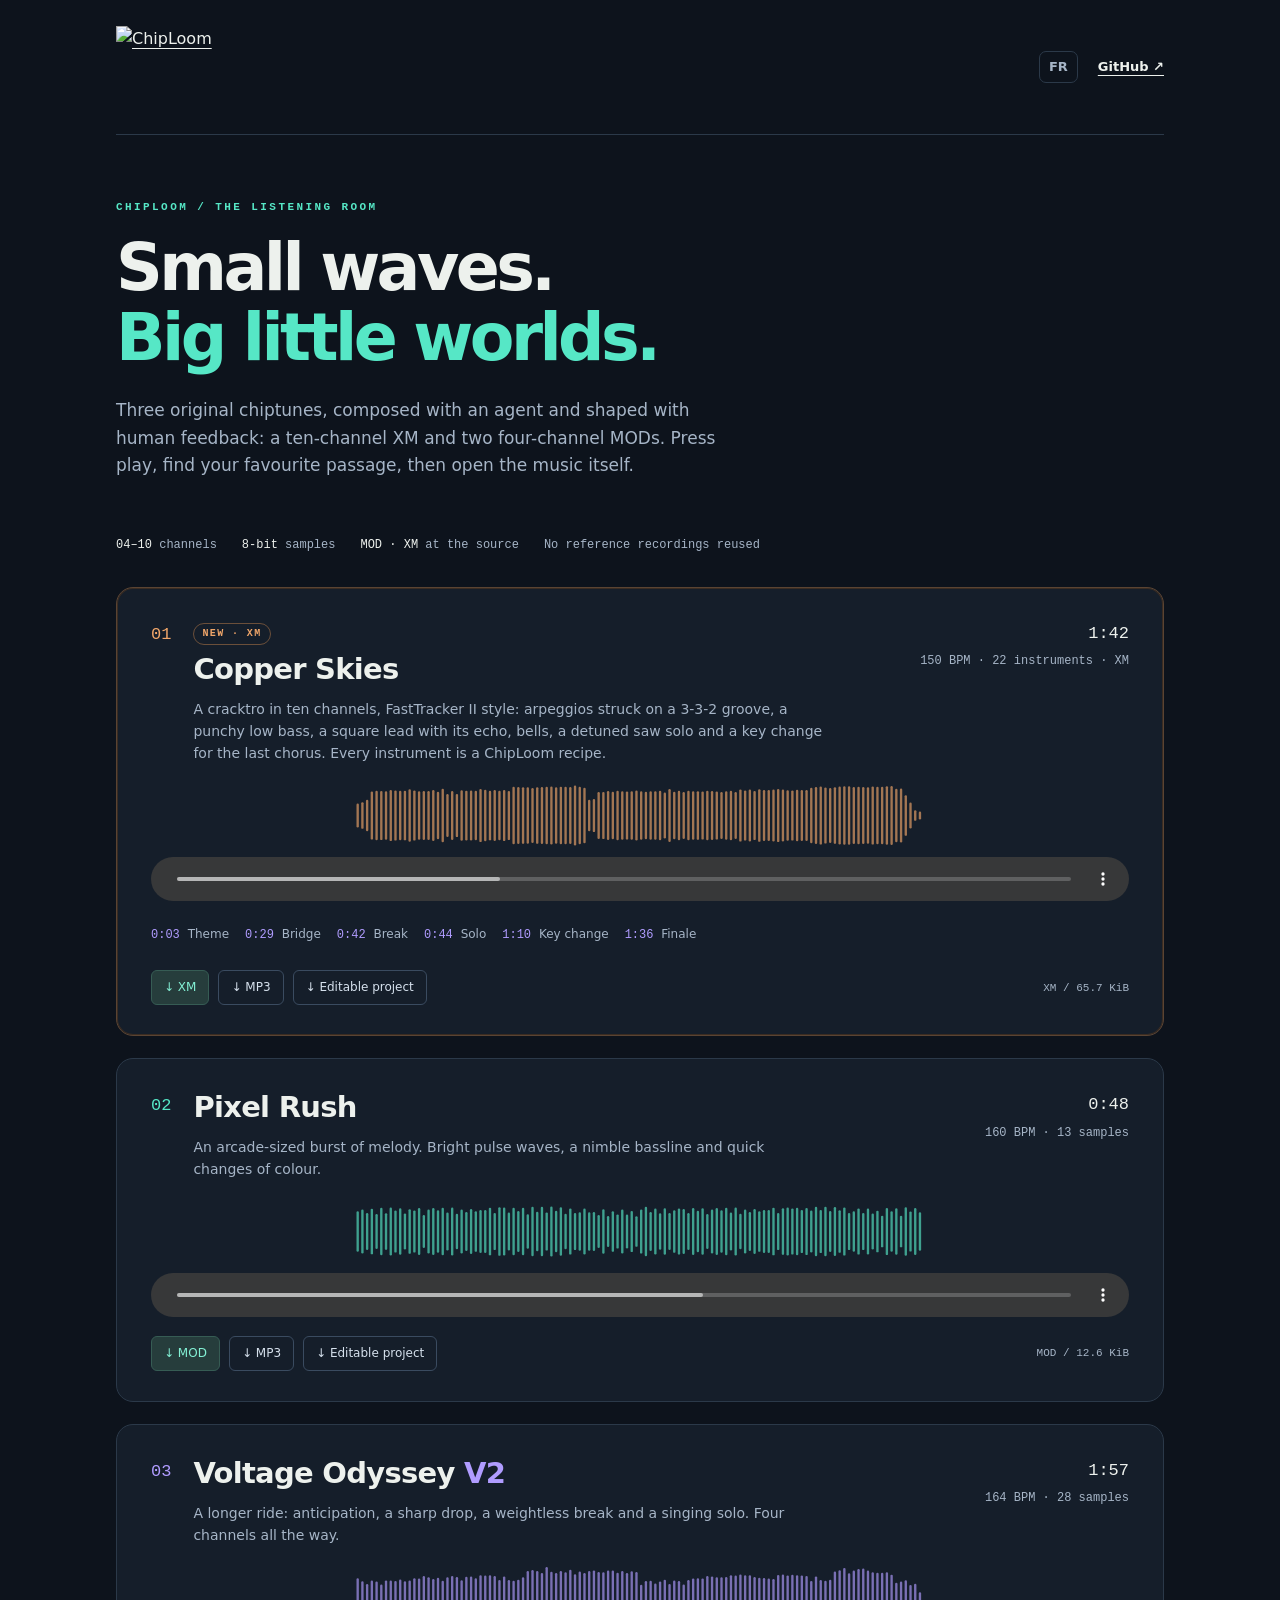
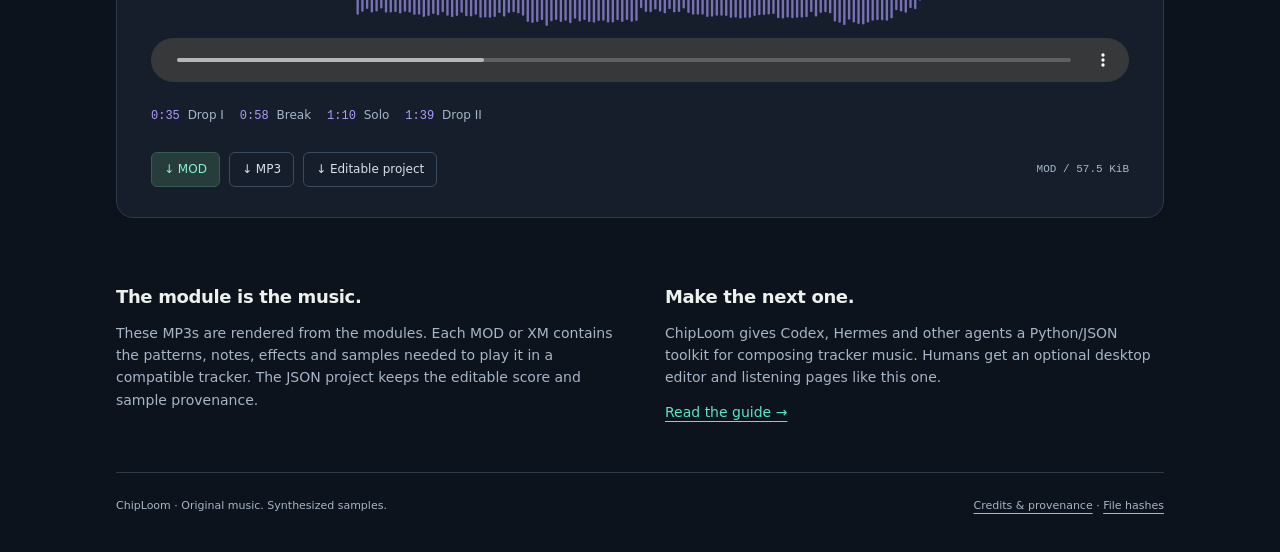
==== commit 709da9bb: "Copper Skies reworked live: struck arpeggios, groove bass; report flags held arpeggios The accompani" ====
--- a/docs/listen/index.html
+++ b/docs/listen/index.html
@@ -7,7 +7,7 @@
 <title>ChipLoom · The listening room</title>
 <style>
 :root{color-scheme:dark;--bg:#0d131c;--panel:#151e2a;--line:#2b3949;--text:#edf1ed;--muted:#a6b5c7;--mint:#56e7c6;--violet:#b09cff;--copper:#f0a66a}
-*{box-sizing:border-box}html{scroll-behavior:smooth;scroll-padding-top:28px}body{margin:0;background:var(--bg);color:var(--text);font-family:Inter,ui-sans-serif,system-ui,-apple-system,Segoe UI,sans-serif;line-height:1.6}a{color:inherit;text-underline-offset:4px}a:hover{color:var(--mint)}button{font:inherit;cursor:pointer}button:focus-visible,a:focus-visible{outline:3px solid var(--mint);outline-offset:5px}.shell{max-width:1120px;margin:auto;padding:0 36px}header{display:flex;align-items:center;justify-content:space-between;gap:22px;padding:26px 0;border-bottom:1px solid var(--line)}.brand{display:block;width:245px;max-width:45vw}header nav{display:flex;align-items:center;gap:20px;font-size:13px;font-weight:650}.lang{background:transparent;color:var(--muted);border:1px solid var(--line);border-radius:7px;padding:5px 9px}.intro{padding:64px 0 42px;max-width:850px}.eyebrow{color:var(--mint);font:600 11px/1.5 ui-monospace,Consolas,monospace;letter-spacing:.22em;text-transform:uppercase;margin:0 0 18px}.intro h1{font-size:clamp(38px,5.6vw,65px);font-weight:650;line-height:1.07;letter-spacing:-.055em;margin:0 0 25px}.intro h1 span{color:var(--mint)}.intro p:last-child{font-size:17px;max-width:620px;color:var(--muted)}.facts{display:flex;gap:25px;flex-wrap:wrap;padding:0 0 35px;color:var(--muted);font:12px ui-monospace,Consolas,monospace}.facts b{color:var(--text);font-weight:500}.song{background:var(--panel);border:1px solid var(--line);border-radius:17px;padding:30px 34px;margin-bottom:22px;overflow:hidden}.song-top{display:flex;gap:22px;align-items:flex-start}.number{font:17px ui-monospace,Consolas,monospace;color:var(--mint);padding-top:7px}.song:nth-of-type(2) .number{color:var(--violet)}.song:nth-of-type(3) .number{color:var(--copper)}.song h2{margin:0;font-size:29px;letter-spacing:-.025em;line-height:1.3}.subtitle{color:var(--muted);font-size:14px;margin:9px 0 0;max-width:630px}.tags{margin-left:auto;text-align:right;white-space:nowrap;font:12px/1.9 ui-monospace,Consolas,monospace;color:var(--muted)}.tags strong{display:block;color:var(--text);font-size:17px;font-weight:500}.wave{display:block;width:100%;height:63px;margin:19px 0 10px;fill:var(--mint);opacity:.65}.song:nth-of-type(2) .wave{fill:var(--violet)}.song:nth-of-type(3) .wave{fill:var(--copper)}audio{display:block;width:100%;height:44px;margin:0 0 19px;accent-color:var(--mint)}.links{display:flex;flex-wrap:wrap;gap:9px;align-items:center}.download{font-size:12px;text-decoration:none;padding:7px 12px;border:1px solid #3a4b60;border-radius:6px;color:#d6e1ed}.download.main{background:#263d3c;border-color:#365c54;color:#83f0d4}.chapters{display:flex;gap:8px;flex-wrap:wrap;margin:0 0 20px}.chapters button{background:transparent;border:0;color:var(--muted);font-size:12px;padding:5px 8px 5px 0}.chapters button:hover{color:var(--violet)}.chapters time{color:var(--violet);font-family:ui-monospace,Consolas,monospace;margin-right:4px}.label{margin-left:auto;color:var(--muted);font:11px ui-monospace,Consolas,monospace}.about{display:grid;grid-template-columns:1fr 1fr;gap:50px;padding:43px 0 49px}.about h3{font-size:18px;letter-spacing:-.02em;margin:0 0 10px}.about p{font-size:14px;color:var(--muted);margin:0}.about a{color:var(--mint)}footer{border-top:1px solid var(--line);display:flex;justify-content:space-between;gap:20px;padding:24px 0 40px;font-size:11px;color:var(--muted)}.error{color:#ffb5ac;font-size:13px}.sr-only{position:absolute;width:1px;height:1px;overflow:hidden;clip-path:inset(50%)}
+*{box-sizing:border-box}html{scroll-behavior:smooth;scroll-padding-top:28px}body{margin:0;background:var(--bg);color:var(--text);font-family:Inter,ui-sans-serif,system-ui,-apple-system,Segoe UI,sans-serif;line-height:1.6}a{color:inherit;text-underline-offset:4px}a:hover{color:var(--mint)}button{font:inherit;cursor:pointer}button:focus-visible,a:focus-visible{outline:3px solid var(--mint);outline-offset:5px}.shell{max-width:1120px;margin:auto;padding:0 36px}header{display:flex;align-items:center;justify-content:space-between;gap:22px;padding:26px 0;border-bottom:1px solid var(--line)}.brand{display:block;width:245px;max-width:45vw}header nav{display:flex;align-items:center;gap:20px;font-size:13px;font-weight:650}.lang{background:transparent;color:var(--muted);border:1px solid var(--line);border-radius:7px;padding:5px 9px}.intro{padding:64px 0 42px;max-width:850px}.eyebrow{color:var(--mint);font:600 11px/1.5 ui-monospace,Consolas,monospace;letter-spacing:.22em;text-transform:uppercase;margin:0 0 18px}.intro h1{font-size:clamp(38px,5.6vw,65px);font-weight:650;line-height:1.07;letter-spacing:-.055em;margin:0 0 25px}.intro h1 span{color:var(--mint)}.intro p:last-child{font-size:17px;max-width:620px;color:var(--muted)}.facts{display:flex;gap:25px;flex-wrap:wrap;padding:0 0 35px;color:var(--muted);font:12px ui-monospace,Consolas,monospace}.facts b{color:var(--text);font-weight:500}.song{background:var(--panel);border:1px solid var(--line);border-radius:17px;padding:30px 34px;margin-bottom:22px;overflow:hidden}.song-top{display:flex;gap:22px;align-items:flex-start}.number{font:17px ui-monospace,Consolas,monospace;color:var(--mint);padding-top:7px}#voltage-odyssey-v2 .number{color:var(--violet)}#copper-skies .number{color:var(--copper)}.song h2{margin:0;font-size:29px;letter-spacing:-.025em;line-height:1.3}.subtitle{color:var(--muted);font-size:14px;margin:9px 0 0;max-width:630px}.tags{margin-left:auto;text-align:right;white-space:nowrap;font:12px/1.9 ui-monospace,Consolas,monospace;color:var(--muted)}.tags strong{display:block;color:var(--text);font-size:17px;font-weight:500}.wave{display:block;width:100%;height:63px;margin:19px 0 10px;fill:var(--mint);opacity:.65}#voltage-odyssey-v2 .wave{fill:var(--violet)}#copper-skies .wave{fill:var(--copper)}.featured{border-color:#5a4433;box-shadow:0 0 0 1px #3a2c22 inset}.badge{display:inline-block;margin:0 0 6px;padding:2px 8px;border:1px solid #6b4f3a;border-radius:999px;color:var(--copper);font:600 10px/1.6 ui-monospace,Consolas,monospace;letter-spacing:.14em;text-transform:uppercase}audio{display:block;width:100%;height:44px;margin:0 0 19px;accent-color:var(--mint)}.links{display:flex;flex-wrap:wrap;gap:9px;align-items:center}.download{font-size:12px;text-decoration:none;padding:7px 12px;border:1px solid #3a4b60;border-radius:6px;color:#d6e1ed}.download.main{background:#263d3c;border-color:#365c54;color:#83f0d4}.chapters{display:flex;gap:8px;flex-wrap:wrap;margin:0 0 20px}.chapters button{background:transparent;border:0;color:var(--muted);font-size:12px;padding:5px 8px 5px 0}.chapters button:hover{color:var(--violet)}.chapters time{color:var(--violet);font-family:ui-monospace,Consolas,monospace;margin-right:4px}.label{margin-left:auto;color:var(--muted);font:11px ui-monospace,Consolas,monospace}.about{display:grid;grid-template-columns:1fr 1fr;gap:50px;padding:43px 0 49px}.about h3{font-size:18px;letter-spacing:-.02em;margin:0 0 10px}.about p{font-size:14px;color:var(--muted);margin:0}.about a{color:var(--mint)}footer{border-top:1px solid var(--line);display:flex;justify-content:space-between;gap:20px;padding:24px 0 40px;font-size:11px;color:var(--muted)}.error{color:#ffb5ac;font-size:13px}.sr-only{position:absolute;width:1px;height:1px;overflow:hidden;clip-path:inset(50%)}
 @media(max-width:650px){.shell{padding:0 20px}header{padding:18px 0}header nav{gap:10px}.brand{width:190px}.intro{padding-top:42px}.song{padding:22px 20px}.song-top{gap:12px;flex-wrap:wrap}.song h2{font-size:25px}.tags{display:flex;gap:15px;width:100%;text-align:left;margin-left:30px;align-items:center}.tags strong{font-size:13px}.wave{height:48px}.label{width:100%;margin:4px 0 0}.about{grid-template-columns:1fr;gap:26px}.facts{gap:15px}footer{flex-direction:column;gap:5px}}
 @media(prefers-reduced-motion:reduce){html{scroll-behavior:auto}}
 </style>
@@ -16,22 +16,22 @@
 <div class="shell">
 <header><a href="https://github.com/ArthurReboulSalze/ChipLoom" aria-label="ChipLoom on GitHub"><img class="brand" src="assets/chiploom-logo.png" alt="ChipLoom" width="2170" height="725" style="height:auto"></a><nav><button class="lang" id="language" type="button" aria-label="Passer en français">FR</button><a href="https://github.com/ArthurReboulSalze/ChipLoom">GitHub ↗</a></nav></header>
 <main>
-<div class="intro"><p class="eyebrow" data-en="ChipLoom / The listening room" data-fr="ChipLoom / Le salon d'écoute">ChipLoom / The listening room</p><h1 data-en="Small waves.<br><span>Big little worlds.</span>" data-fr="Petites ondes.<br><span>Tout un univers.</span>">Small waves.<br><span>Big little worlds.</span></h1><p data-en="Three original chiptunes, composed with an agent and shaped with human feedback: two four-channel MODs and a ten-channel XM. Press play, find your favourite passage, then open the music itself." data-fr="Trois chiptunes originaux, composés avec un agent et affinés grâce à tes retours : deux MOD à quatre voies et un XM à dix voies. Lance l'écoute, trouve ton passage préféré, puis explore la musique elle-même.">Three original chiptunes, composed with an agent and shaped with human feedback: two four-channel MODs and a ten-channel XM. Press play, find your favourite passage, then open the music itself.</p></div>
+<div class="intro"><p class="eyebrow" data-en="ChipLoom / The listening room" data-fr="ChipLoom / Le salon d'écoute">ChipLoom / The listening room</p><h1 data-en="Small waves.<br><span>Big little worlds.</span>" data-fr="Petites ondes.<br><span>Tout un univers.</span>">Small waves.<br><span>Big little worlds.</span></h1><p data-en="Three original chiptunes, composed with an agent and shaped with human feedback: a ten-channel XM and two four-channel MODs. Press play, find your favourite passage, then open the music itself." data-fr="Trois chiptunes originaux, composés avec un agent et affinés grâce à tes retours : un XM à dix voies et deux MOD à quatre voies. Lance l'écoute, trouve ton passage préféré, puis explore la musique elle-même.">Three original chiptunes, composed with an agent and shaped with human feedback: a ten-channel XM and two four-channel MODs. Press play, find your favourite passage, then open the music itself.</p></div>
 <div class="facts"><span><b>04–10</b> <span data-en="channels" data-fr="voies">channels</span></span><span><b>8-bit</b> <span data-en="samples" data-fr="samples">samples</span></span><span><b>MOD · XM</b> <span data-en="at the source" data-fr="à la source">at the source</span></span><span data-en="No reference recordings reused" data-fr="Aucun enregistrement de référence repris">No reference recordings reused</span></div>
-<section class="song" id="pixel-rush" aria-labelledby="pixel-title"><div class="song-top"><span class="number">01</span><div><h2 id="pixel-title">Pixel Rush</h2><p class="subtitle" data-en="An arcade-sized burst of melody. Bright pulse waves, a nimble bassline and quick changes of colour." data-fr="Une dose de mélodie façon arcade. Des ondes carrées lumineuses, une basse agile et des changements de couleur rapides.">An arcade-sized burst of melody. Bright pulse waves, a nimble bassline and quick changes of colour.</p></div><div class="tags"><strong>0:48</strong><span>160 BPM · 13 samples</span></div></div>
+<section class="song featured" id="copper-skies" aria-labelledby="copper-title"><div class="song-top"><span class="number">01</span><div><span class="badge" data-en="New · XM" data-fr="Nouveau · XM">New · XM</span><h2 id="copper-title">Copper Skies</h2><p class="subtitle" data-en="A cracktro in ten channels, FastTracker II style: arpeggios struck on a 3-3-2 groove, a punchy low bass, a square lead with its echo, bells, a detuned saw solo and a key change for the last chorus. Every instrument is a ChipLoom recipe." data-fr="Un cracktro en dix voies, façon FastTracker II : arpèges frappés sur un groove 3-3-2, basse grave en frappes, lead carré avec son écho, cloches, solo de dents de scie désaccordées et changement de tonalité pour le dernier refrain. Chaque instrument est une recette ChipLoom.">A cracktro in ten channels, FastTracker II style: arpeggios struck on a 3-3-2 groove, a punchy low bass, a square lead with its echo, bells, a detuned saw solo and a key change for the last chorus. Every instrument is a ChipLoom recipe.</p></div><div class="tags"><strong>1:42</strong><span>150 BPM · 22 instruments · XM</span></div></div>
+<svg class="wave" viewBox="0 0 720 80" aria-hidden="true"><rect x="0" y="24.84" width="3" height="30.32" rx="1.5"/><rect x="6" y="23.10" width="3" height="33.81" rx="1.5"/><rect x="12" y="19.99" width="3" height="40.02" rx="1.5"/><rect x="18" y="9.38" width="3" height="61.24" rx="1.5"/><rect x="24" y="8.72" width="3" height="62.56" rx="1.5"/><rect x="30" y="8.81" width="3" height="62.38" rx="1.5"/><rect x="36" y="9.16" width="3" height="61.68" rx="1.5"/><rect x="42" y="7.55" width="3" height="64.91" rx="1.5"/><rect x="48" y="8.12" width="3" height="63.76" rx="1.5"/><rect x="54" y="8.68" width="3" height="62.64" rx="1.5"/><rect x="60" y="8.46" width="3" height="63.09" rx="1.5"/><rect x="66" y="6.67" width="3" height="66.66" rx="1.5"/><rect x="72" y="8.17" width="3" height="63.65" rx="1.5"/><rect x="78" y="9.28" width="3" height="61.45" rx="1.5"/><rect x="84" y="8.83" width="3" height="62.35" rx="1.5"/><rect x="90" y="9.02" width="3" height="61.95" rx="1.5"/><rect x="96" y="7.71" width="3" height="64.58" rx="1.5"/><rect x="102" y="9.91" width="3" height="60.19" rx="1.5"/><rect x="108" y="6.13" width="3" height="67.74" rx="1.5"/><rect x="114" y="12.70" width="3" height="54.60" rx="1.5"/><rect x="120" y="8.84" width="3" height="62.33" rx="1.5"/><rect x="126" y="12.58" width="3" height="54.84" rx="1.5"/><rect x="132" y="7.88" width="3" height="64.24" rx="1.5"/><rect x="138" y="8.42" width="3" height="63.17" rx="1.5"/><rect x="144" y="8.39" width="3" height="63.21" rx="1.5"/><rect x="150" y="8.67" width="3" height="62.65" rx="1.5"/><rect x="156" y="6.25" width="3" height="67.51" rx="1.5"/><rect x="162" y="7.24" width="3" height="65.52" rx="1.5"/><rect x="168" y="8.50" width="3" height="63.01" rx="1.5"/><rect x="174" y="7.56" width="3" height="64.89" rx="1.5"/><rect x="180" y="8.52" width="3" height="62.95" rx="1.5"/><rect x="186" y="7.48" width="3" height="65.04" rx="1.5"/><rect x="192" y="8.75" width="3" height="62.50" rx="1.5"/><rect x="198" y="3.43" width="3" height="73.14" rx="1.5"/><rect x="204" y="3.84" width="3" height="72.33" rx="1.5"/><rect x="210" y="4.03" width="3" height="71.94" rx="1.5"/><rect x="216" y="4.24" width="3" height="71.53" rx="1.5"/><rect x="222" y="5.04" width="3" height="69.92" rx="1.5"/><rect x="228" y="3.99" width="3" height="72.03" rx="1.5"/><rect x="234" y="3.81" width="3" height="72.38" rx="1.5"/><rect x="240" y="3.46" width="3" height="73.09" rx="1.5"/><rect x="246" y="3.29" width="3" height="73.42" rx="1.5"/><rect x="252" y="4.28" width="3" height="71.45" rx="1.5"/><rect x="258" y="3.42" width="3" height="73.15" rx="1.5"/><rect x="264" y="3.59" width="3" height="72.82" rx="1.5"/><rect x="270" y="3.75" width="3" height="72.50" rx="1.5"/><rect x="276" y="2.00" width="3" height="76.00" rx="1.5"/><rect x="282" y="3.58" width="3" height="72.83" rx="1.5"/><rect x="288" y="4.84" width="3" height="70.33" rx="1.5"/><rect x="294" y="20.06" width="3" height="39.89" rx="1.5"/><rect x="300" y="18.90" width="3" height="42.20" rx="1.5"/><rect x="306" y="10.17" width="3" height="59.66" rx="1.5"/><rect x="312" y="10.04" width="3" height="59.91" rx="1.5"/><rect x="318" y="8.85" width="3" height="62.31" rx="1.5"/><rect x="324" y="9.94" width="3" height="60.11" rx="1.5"/><rect x="330" y="8.67" width="3" height="62.66" rx="1.5"/><rect x="336" y="9.29" width="3" height="61.42" rx="1.5"/><rect x="342" y="9.40" width="3" height="61.19" rx="1.5"/><rect x="348" y="9.20" width="3" height="61.60" rx="1.5"/><rect x="354" y="8.21" width="3" height="63.58" rx="1.5"/><rect x="360" y="9.20" width="3" height="61.61" rx="1.5"/><rect x="366" y="9.80" width="3" height="60.39" rx="1.5"/><rect x="372" y="9.15" width="3" height="61.69" rx="1.5"/><rect x="378" y="9.32" width="3" height="61.36" rx="1.5"/><rect x="384" y="8.55" width="3" height="62.91" rx="1.5"/><rect x="390" y="10.89" width="3" height="58.22" rx="1.5"/><rect x="396" y="6.44" width="3" height="67.11" rx="1.5"/><rect x="402" y="9.87" width="3" height="60.26" rx="1.5"/><rect x="408" y="8.71" width="3" height="62.57" rx="1.5"/><rect x="414" y="10.18" width="3" height="59.63" rx="1.5"/><rect x="420" y="8.67" width="3" height="62.66" rx="1.5"/><rect x="426" y="9.35" width="3" height="61.29" rx="1.5"/><rect x="432" y="9.07" width="3" height="61.86" rx="1.5"/><rect x="438" y="9.41" width="3" height="61.18" rx="1.5"/><rect x="444" y="8.52" width="3" height="62.96" rx="1.5"/><rect x="450" y="8.98" width="3" height="62.04" rx="1.5"/><rect x="456" y="9.44" width="3" height="61.12" rx="1.5"/><rect x="462" y="10.16" width="3" height="59.67" rx="1.5"/><rect x="468" y="9.32" width="3" height="61.37" rx="1.5"/><rect x="474" y="8.53" width="3" height="62.94" rx="1.5"/><rect x="480" y="10.26" width="3" height="59.48" rx="1.5"/><rect x="486" y="6.87" width="3" height="66.27" rx="1.5"/><rect x="492" y="8.13" width="3" height="63.74" rx="1.5"/><rect x="498" y="7.09" width="3" height="65.81" rx="1.5"/><rect x="504" y="8.76" width="3" height="62.48" rx="1.5"/><rect x="510" y="6.58" width="3" height="66.84" rx="1.5"/><rect x="516" y="7.74" width="3" height="64.51" rx="1.5"/><rect x="522" y="7.63" width="3" height="64.74" rx="1.5"/><rect x="528" y="7.01" width="3" height="65.98" rx="1.5"/><rect x="534" y="6.26" width="3" height="67.47" rx="1.5"/><rect x="540" y="7.12" width="3" height="65.76" rx="1.5"/><rect x="546" y="7.96" width="3" height="64.07" rx="1.5"/><rect x="552" y="8.10" width="3" height="63.80" rx="1.5"/><rect x="558" y="7.38" width="3" height="65.24" rx="1.5"/><rect x="564" y="7.58" width="3" height="64.83" rx="1.5"/><rect x="570" y="7.68" width="3" height="64.64" rx="1.5"/><rect x="576" y="4.77" width="3" height="70.47" rx="1.5"/><rect x="582" y="3.81" width="3" height="72.38" rx="1.5"/><rect x="588" y="3.06" width="3" height="73.89" rx="1.5"/><rect x="594" y="4.30" width="3" height="71.39" rx="1.5"/><rect x="600" y="5.12" width="3" height="69.75" rx="1.5"/><rect x="606" y="4.02" width="3" height="71.96" rx="1.5"/><rect x="612" y="3.11" width="3" height="73.78" rx="1.5"/><rect x="618" y="2.81" width="3" height="74.38" rx="1.5"/><rect x="624" y="2.82" width="3" height="74.36" rx="1.5"/><rect x="630" y="3.87" width="3" height="72.25" rx="1.5"/><rect x="636" y="3.65" width="3" height="72.71" rx="1.5"/><rect x="642" y="3.74" width="3" height="72.51" rx="1.5"/><rect x="648" y="4.24" width="3" height="71.53" rx="1.5"/><rect x="654" y="3.04" width="3" height="73.92" rx="1.5"/><rect x="660" y="3.56" width="3" height="72.88" rx="1.5"/><rect x="666" y="3.62" width="3" height="72.77" rx="1.5"/><rect x="672" y="2.78" width="3" height="74.43" rx="1.5"/><rect x="678" y="2.67" width="3" height="74.66" rx="1.5"/><rect x="684" y="6.05" width="3" height="67.91" rx="1.5"/><rect x="690" y="5.77" width="3" height="68.47" rx="1.5"/><rect x="696" y="14.14" width="3" height="51.71" rx="1.5"/><rect x="702" y="23.58" width="3" height="32.85" rx="1.5"/><rect x="708" y="33.26" width="3" height="13.48" rx="1.5"/><rect x="714" y="35.00" width="3" height="10.00" rx="1.5"/></svg>
+<audio id="copper-audio" controls preload="metadata" aria-label="Copper Skies"><source src="media/copper_skies.mp3" type="audio/mpeg"><a href="media/copper_skies.mp3">Download Copper Skies MP3</a></audio>
+<div class="chapters" aria-label="Copper Skies sections"><button type="button" data-audio="copper-audio" data-time="3.2"><time>0:03</time> Theme</button><button type="button" data-audio="copper-audio" data-time="28.8"><time>0:29</time> Bridge</button><button type="button" data-audio="copper-audio" data-time="41.6"><time>0:42</time> Break</button><button type="button" data-audio="copper-audio" data-time="44.0"><time>0:44</time> Solo</button><button type="button" data-audio="copper-audio" data-time="69.6"><time>1:10</time> Key change</button><button type="button" data-audio="copper-audio" data-time="95.55"><time>1:36</time> Finale</button></div>
+<div class="links"><a class="download main" href="media/copper_skies.xm" download>↓ XM</a><a class="download" href="media/copper_skies.mp3" download>↓ MP3</a><a class="download" href="media/copper_skies.project.json" download data-en="↓ Editable project" data-fr="↓ Projet éditable">↓ Editable project</a><span class="label">XM / 65.7 KiB</span></div></section>
+<section class="song" id="pixel-rush" aria-labelledby="pixel-title"><div class="song-top"><span class="number">02</span><div><h2 id="pixel-title">Pixel Rush</h2><p class="subtitle" data-en="An arcade-sized burst of melody. Bright pulse waves, a nimble bassline and quick changes of colour." data-fr="Une dose de mélodie façon arcade. Des ondes carrées lumineuses, une basse agile et des changements de couleur rapides.">An arcade-sized burst of melody. Bright pulse waves, a nimble bassline and quick changes of colour.</p></div><div class="tags"><strong>0:48</strong><span>160 BPM · 13 samples</span></div></div>
 <svg class="wave" viewBox="0 0 720 80" aria-hidden="true"><rect x="0" y="14.32" width="3" height="51.37" rx="1.5"/><rect x="6" y="12.21" width="3" height="55.58" rx="1.5"/><rect x="12" y="16.54" width="3" height="46.93" rx="1.5"/><rect x="18" y="10.98" width="3" height="58.05" rx="1.5"/><rect x="24" y="17.91" width="3" height="44.18" rx="1.5"/><rect x="30" y="9.77" width="3" height="60.46" rx="1.5"/><rect x="36" y="16.74" width="3" height="46.51" rx="1.5"/><rect x="42" y="9.54" width="3" height="60.91" rx="1.5"/><rect x="48" y="13.20" width="3" height="53.61" rx="1.5"/><rect x="54" y="10.51" width="3" height="58.98" rx="1.5"/><rect x="60" y="17.07" width="3" height="45.85" rx="1.5"/><rect x="66" y="11.62" width="3" height="56.76" rx="1.5"/><rect x="72" y="13.22" width="3" height="53.56" rx="1.5"/><rect x="78" y="10.09" width="3" height="59.82" rx="1.5"/><rect x="84" y="19.11" width="3" height="41.78" rx="1.5"/><rect x="90" y="12.15" width="3" height="55.70" rx="1.5"/><rect x="96" y="10.19" width="3" height="59.62" rx="1.5"/><rect x="102" y="12.96" width="3" height="54.09" rx="1.5"/><rect x="108" y="9.96" width="3" height="60.08" rx="1.5"/><rect x="114" y="15.83" width="3" height="48.35" rx="1.5"/><rect x="120" y="9.59" width="3" height="60.83" rx="1.5"/><rect x="126" y="17.61" width="3" height="44.79" rx="1.5"/><rect x="132" y="12.20" width="3" height="55.61" rx="1.5"/><rect x="138" y="15.23" width="3" height="49.54" rx="1.5"/><rect x="144" y="11.56" width="3" height="56.88" rx="1.5"/><rect x="150" y="14.20" width="3" height="51.59" rx="1.5"/><rect x="156" y="12.76" width="3" height="54.47" rx="1.5"/><rect x="162" y="12.79" width="3" height="54.41" rx="1.5"/><rect x="168" y="9.73" width="3" height="60.53" rx="1.5"/><rect x="174" y="16.41" width="3" height="47.18" rx="1.5"/><rect x="180" y="9.08" width="3" height="61.83" rx="1.5"/><rect x="186" y="9.52" width="3" height="60.96" rx="1.5"/><rect x="192" y="15.85" width="3" height="48.30" rx="1.5"/><rect x="198" y="9.98" width="3" height="60.04" rx="1.5"/><rect x="204" y="13.91" width="3" height="52.19" rx="1.5"/><rect x="210" y="9.98" width="3" height="60.05" rx="1.5"/><rect x="216" y="18.18" width="3" height="43.63" rx="1.5"/><rect x="222" y="8.65" width="3" height="62.70" rx="1.5"/><rect x="228" y="14.89" width="3" height="50.23" rx="1.5"/><rect x="234" y="8.65" width="3" height="62.69" rx="1.5"/><rect x="240" y="15.79" width="3" height="48.43" rx="1.5"/><rect x="246" y="8.22" width="3" height="63.55" rx="1.5"/><rect x="252" y="13.67" width="3" height="52.65" rx="1.5"/><rect x="258" y="9.28" width="3" height="61.44" rx="1.5"/><rect x="264" y="17.49" width="3" height="45.02" rx="1.5"/><rect x="270" y="10.69" width="3" height="58.61" rx="1.5"/><rect x="276" y="16.41" width="3" height="47.18" rx="1.5"/><rect x="282" y="15.63" width="3" height="48.74" rx="1.5"/><rect x="288" y="10.81" width="3" height="58.38" rx="1.5"/><rect x="294" y="15.56" width="3" height="48.88" rx="1.5"/><rect x="300" y="15.19" width="3" height="49.62" rx="1.5"/><rect x="306" y="19.09" width="3" height="41.82" rx="1.5"/><rect x="312" y="11.88" width="3" height="56.24" rx="1.5"/><rect x="318" y="20.29" width="3" height="39.41" rx="1.5"/><rect x="324" y="14.14" width="3" height="51.73" rx="1.5"/><rect x="330" y="18.30" width="3" height="43.40" rx="1.5"/><rect x="336" y="12.12" width="3" height="55.76" rx="1.5"/><rect x="342" y="18.56" width="3" height="42.87" rx="1.5"/><rect x="348" y="13.87" width="3" height="52.25" rx="1.5"/><rect x="354" y="20.50" width="3" height="39.01" rx="1.5"/><rect x="360" y="11.91" width="3" height="56.18" rx="1.5"/><rect x="366" y="8.65" width="3" height="62.70" rx="1.5"/><rect x="372" y="15.30" width="3" height="49.41" rx="1.5"/><rect x="378" y="10.77" width="3" height="58.47" rx="1.5"/><rect x="384" y="16.90" width="3" height="46.20" rx="1.5"/><rect x="390" y="10.49" width="3" height="59.03" rx="1.5"/><rect x="396" y="16.57" width="3" height="46.87" rx="1.5"/><rect x="402" y="12.89" width="3" height="54.21" rx="1.5"/><rect x="408" y="10.65" width="3" height="58.69" rx="1.5"/><rect x="414" y="11.40" width="3" height="57.20" rx="1.5"/><rect x="420" y="16.64" width="3" height="46.71" rx="1.5"/><rect x="426" y="10.20" width="3" height="59.60" rx="1.5"/><rect x="432" y="13.58" width="3" height="52.84" rx="1.5"/><rect x="438" y="10.58" width="3" height="58.83" rx="1.5"/><rect x="444" y="17.91" width="3" height="44.18" rx="1.5"/><rect x="450" y="12.15" width="3" height="55.70" rx="1.5"/><rect x="456" y="10.19" width="3" height="59.62" rx="1.5"/><rect x="462" y="12.96" width="3" height="54.09" rx="1.5"/><rect x="468" y="9.96" width="3" height="60.08" rx="1.5"/><rect x="474" y="15.83" width="3" height="48.35" rx="1.5"/><rect x="480" y="9.59" width="3" height="60.83" rx="1.5"/><rect x="486" y="17.61" width="3" height="44.79" rx="1.5"/><rect x="492" y="12.20" width="3" height="55.61" rx="1.5"/><rect x="498" y="15.23" width="3" height="49.54" rx="1.5"/><rect x="504" y="11.56" width="3" height="56.88" rx="1.5"/><rect x="510" y="14.20" width="3" height="51.59" rx="1.5"/><rect x="516" y="12.76" width="3" height="54.47" rx="1.5"/><rect x="522" y="12.79" width="3" height="54.41" rx="1.5"/><rect x="528" y="9.73" width="3" height="60.53" rx="1.5"/><rect x="534" y="16.41" width="3" height="47.18" rx="1.5"/><rect x="540" y="10.32" width="3" height="59.35" rx="1.5"/><rect x="546" y="9.53" width="3" height="60.95" rx="1.5"/><rect x="552" y="10.66" width="3" height="58.69" rx="1.5"/><rect x="558" y="9.99" width="3" height="60.03" rx="1.5"/><rect x="564" y="12.58" width="3" height="54.84" rx="1.5"/><rect x="570" y="10.05" width="3" height="59.91" rx="1.5"/><rect x="576" y="13.37" width="3" height="53.25" rx="1.5"/><rect x="582" y="8.65" width="3" height="62.70" rx="1.5"/><rect x="588" y="12.54" width="3" height="54.92" rx="1.5"/><rect x="594" y="8.64" width="3" height="62.72" rx="1.5"/><rect x="600" y="14.00" width="3" height="52.00" rx="1.5"/><rect x="606" y="8.92" width="3" height="62.17" rx="1.5"/><rect x="612" y="12.90" width="3" height="54.21" rx="1.5"/><rect x="618" y="9.37" width="3" height="61.26" rx="1.5"/><rect x="624" y="16.38" width="3" height="47.23" rx="1.5"/><rect x="630" y="14.42" width="3" height="51.16" rx="1.5"/><rect x="636" y="10.69" width="3" height="58.61" rx="1.5"/><rect x="642" y="16.35" width="3" height="47.29" rx="1.5"/><rect x="648" y="10.76" width="3" height="58.49" rx="1.5"/><rect x="654" y="17.13" width="3" height="45.73" rx="1.5"/><rect x="660" y="13.54" width="3" height="52.92" rx="1.5"/><rect x="666" y="19.85" width="3" height="40.29" rx="1.5"/><rect x="672" y="10.05" width="3" height="59.89" rx="1.5"/><rect x="678" y="14.25" width="3" height="51.50" rx="1.5"/><rect x="684" y="10.62" width="3" height="58.76" rx="1.5"/><rect x="690" y="19.90" width="3" height="40.19" rx="1.5"/><rect x="696" y="9.28" width="3" height="61.44" rx="1.5"/><rect x="702" y="14.46" width="3" height="51.07" rx="1.5"/><rect x="708" y="10.09" width="3" height="59.81" rx="1.5"/><rect x="714" y="15.56" width="3" height="48.88" rx="1.5"/></svg>
 <audio id="pixel-audio" controls preload="metadata" aria-label="Pixel Rush"><source src="media/pixel_rush.mp3" type="audio/mpeg"><a href="media/pixel_rush.mp3">Download Pixel Rush MP3</a></audio>
 <div class="links"><a class="download main" href="media/pixel_rush.mod" download>↓ MOD</a><a class="download" href="media/pixel_rush.mp3" download>↓ MP3</a><a class="download" href="media/pixel_rush.project.json" download data-en="↓ Editable project" data-fr="↓ Projet éditable">↓ Editable project</a><span class="label">MOD / 12.6 KiB</span></div></section>
-<section class="song" id="voltage-odyssey-v2" aria-labelledby="voltage-title"><div class="song-top"><span class="number">02</span><div><h2 id="voltage-title">Voltage Odyssey <span style="color:var(--violet)">V2</span></h2><p class="subtitle" data-en="A longer ride: anticipation, a sharp drop, a weightless break and a singing solo. Four channels all the way." data-fr="Un voyage plus construit : une montée, un drop marqué, un break en apesanteur et un solo expressif. Toujours quatre voies.">A longer ride: anticipation, a sharp drop, a weightless break and a singing solo. Four channels all the way.</p></div><div class="tags"><strong>1:57</strong><span>164 BPM · 28 samples</span></div></div>
+<section class="song" id="voltage-odyssey-v2" aria-labelledby="voltage-title"><div class="song-top"><span class="number">03</span><div><h2 id="voltage-title">Voltage Odyssey <span style="color:var(--violet)">V2</span></h2><p class="subtitle" data-en="A longer ride: anticipation, a sharp drop, a weightless break and a singing solo. Four channels all the way." data-fr="Un voyage plus construit : une montée, un drop marqué, un break en apesanteur et un solo expressif. Toujours quatre voies.">A longer ride: anticipation, a sharp drop, a weightless break and a singing solo. Four channels all the way.</p></div><div class="tags"><strong>1:57</strong><span>164 BPM · 28 samples</span></div></div>
 <svg class="wave" viewBox="0 0 720 80" aria-hidden="true"><rect x="0" y="16.76" width="3" height="46.47" rx="1.5"/><rect x="6" y="20.63" width="3" height="38.73" rx="1.5"/><rect x="12" y="24.13" width="3" height="31.73" rx="1.5"/><rect x="18" y="19.75" width="3" height="40.49" rx="1.5"/><rect x="24" y="20.99" width="3" height="38.03" rx="1.5"/><rect x="30" y="24.87" width="3" height="30.26" rx="1.5"/><rect x="36" y="19.60" width="3" height="40.80" rx="1.5"/><rect x="42" y="19.75" width="3" height="40.49" rx="1.5"/><rect x="48" y="20.23" width="3" height="39.54" rx="1.5"/><rect x="54" y="18.44" width="3" height="43.12" rx="1.5"/><rect x="60" y="20.67" width="3" height="38.66" rx="1.5"/><rect x="66" y="19.71" width="3" height="40.58" rx="1.5"/><rect x="72" y="16.70" width="3" height="46.59" rx="1.5"/><rect x="78" y="17.06" width="3" height="45.88" rx="1.5"/><rect x="84" y="13.97" width="3" height="52.05" rx="1.5"/><rect x="90" y="15.40" width="3" height="49.19" rx="1.5"/><rect x="96" y="17.92" width="3" height="44.16" rx="1.5"/><rect x="102" y="16.33" width="3" height="47.34" rx="1.5"/><rect x="108" y="19.99" width="3" height="40.01" rx="1.5"/><rect x="114" y="15.71" width="3" height="48.58" rx="1.5"/><rect x="120" y="13.88" width="3" height="52.24" rx="1.5"/><rect x="126" y="15.37" width="3" height="49.26" rx="1.5"/><rect x="132" y="19.46" width="3" height="41.08" rx="1.5"/><rect x="138" y="14.88" width="3" height="50.24" rx="1.5"/><rect x="144" y="14.67" width="3" height="50.66" rx="1.5"/><rect x="150" y="16.89" width="3" height="46.21" rx="1.5"/><rect x="156" y="12.98" width="3" height="54.04" rx="1.5"/><rect x="162" y="13.36" width="3" height="53.28" rx="1.5"/><rect x="168" y="12.98" width="3" height="54.03" rx="1.5"/><rect x="174" y="13.90" width="3" height="52.20" rx="1.5"/><rect x="180" y="18.97" width="3" height="42.07" rx="1.5"/><rect x="186" y="14.52" width="3" height="50.96" rx="1.5"/><rect x="192" y="19.02" width="3" height="41.97" rx="1.5"/><rect x="198" y="20.14" width="3" height="39.72" rx="1.5"/><rect x="204" y="18.63" width="3" height="42.75" rx="1.5"/><rect x="210" y="15.57" width="3" height="48.85" rx="1.5"/><rect x="216" y="7.62" width="3" height="64.77" rx="1.5"/><rect x="222" y="6.38" width="3" height="67.24" rx="1.5"/><rect x="228" y="7.69" width="3" height="64.62" rx="1.5"/><rect x="234" y="10.06" width="3" height="59.87" rx="1.5"/><rect x="240" y="2.55" width="3" height="74.90" rx="1.5"/><rect x="246" y="8.65" width="3" height="62.71" rx="1.5"/><rect x="252" y="10.12" width="3" height="59.76" rx="1.5"/><rect x="258" y="7.56" width="3" height="64.87" rx="1.5"/><rect x="264" y="9.21" width="3" height="61.57" rx="1.5"/><rect x="270" y="5.99" width="3" height="68.02" rx="1.5"/><rect x="276" y="11.68" width="3" height="56.63" rx="1.5"/><rect x="282" y="8.37" width="3" height="63.27" rx="1.5"/><rect x="288" y="10.22" width="3" height="59.56" rx="1.5"/><rect x="294" y="7.70" width="3" height="64.59" rx="1.5"/><rect x="300" y="6.87" width="3" height="66.26" rx="1.5"/><rect x="306" y="8.98" width="3" height="62.05" rx="1.5"/><rect x="312" y="9.25" width="3" height="61.50" rx="1.5"/><rect x="318" y="7.08" width="3" height="65.84" rx="1.5"/><rect x="324" y="6.96" width="3" height="66.08" rx="1.5"/><rect x="330" y="9.87" width="3" height="60.26" rx="1.5"/><rect x="336" y="7.70" width="3" height="64.59" rx="1.5"/><rect x="342" y="10.12" width="3" height="59.76" rx="1.5"/><rect x="348" y="7.99" width="3" height="64.02" rx="1.5"/><rect x="354" y="8.95" width="3" height="62.11" rx="1.5"/><rect x="360" y="25.10" width="3" height="29.81" rx="1.5"/><rect x="366" y="20.28" width="3" height="39.43" rx="1.5"/><rect x="372" y="20.03" width="3" height="39.93" rx="1.5"/><rect x="378" y="23.53" width="3" height="32.94" rx="1.5"/><rect x="384" y="20.84" width="3" height="38.32" rx="1.5"/><rect x="390" y="18.61" width="3" height="42.77" rx="1.5"/><rect x="396" y="24.05" width="3" height="31.91" rx="1.5"/><rect x="402" y="19.75" width="3" height="40.49" rx="1.5"/><rect x="408" y="20.29" width="3" height="39.42" rx="1.5"/><rect x="414" y="24.72" width="3" height="30.56" rx="1.5"/><rect x="420" y="19.20" width="3" height="41.60" rx="1.5"/><rect x="426" y="17.05" width="3" height="45.90" rx="1.5"/><rect x="432" y="16.96" width="3" height="46.09" rx="1.5"/><rect x="438" y="17.06" width="3" height="45.88" rx="1.5"/><rect x="444" y="13.93" width="3" height="52.14" rx="1.5"/><rect x="450" y="14.45" width="3" height="51.11" rx="1.5"/><rect x="456" y="15.58" width="3" height="48.85" rx="1.5"/><rect x="462" y="15.52" width="3" height="48.97" rx="1.5"/><rect x="468" y="15.38" width="3" height="49.23" rx="1.5"/><rect x="474" y="12.93" width="3" height="54.15" rx="1.5"/><rect x="480" y="13.33" width="3" height="53.34" rx="1.5"/><rect x="486" y="12.04" width="3" height="55.91" rx="1.5"/><rect x="492" y="13.14" width="3" height="53.71" rx="1.5"/><rect x="498" y="13.12" width="3" height="53.75" rx="1.5"/><rect x="504" y="15.19" width="3" height="49.61" rx="1.5"/><rect x="510" y="16.21" width="3" height="47.58" rx="1.5"/><rect x="516" y="16.57" width="3" height="46.87" rx="1.5"/><rect x="522" y="17.17" width="3" height="45.66" rx="1.5"/><rect x="528" y="17.72" width="3" height="44.56" rx="1.5"/><rect x="534" y="12.60" width="3" height="54.80" rx="1.5"/><rect x="540" y="12.20" width="3" height="55.59" rx="1.5"/><rect x="546" y="13.26" width="3" height="53.47" rx="1.5"/><rect x="552" y="12.49" width="3" height="55.02" rx="1.5"/><rect x="558" y="12.96" width="3" height="54.07" rx="1.5"/><rect x="564" y="13.22" width="3" height="53.56" rx="1.5"/><rect x="570" y="13.87" width="3" height="52.26" rx="1.5"/><rect x="576" y="20.23" width="3" height="39.55" rx="1.5"/><rect x="582" y="14.52" width="3" height="50.96" rx="1.5"/><rect x="588" y="19.02" width="3" height="41.97" rx="1.5"/><rect x="594" y="20.14" width="3" height="39.72" rx="1.5"/><rect x="600" y="18.63" width="3" height="42.75" rx="1.5"/><rect x="606" y="8.27" width="3" height="63.47" rx="1.5"/><rect x="612" y="6.73" width="3" height="66.54" rx="1.5"/><rect x="618" y="3.69" width="3" height="72.63" rx="1.5"/><rect x="624" y="10.47" width="3" height="59.06" rx="1.5"/><rect x="630" y="7.09" width="3" height="65.83" rx="1.5"/><rect x="636" y="5.07" width="3" height="69.87" rx="1.5"/><rect x="642" y="4.52" width="3" height="70.95" rx="1.5"/><rect x="648" y="6.98" width="3" height="66.05" rx="1.5"/><rect x="654" y="9.27" width="3" height="61.47" rx="1.5"/><rect x="660" y="9.93" width="3" height="60.14" rx="1.5"/><rect x="666" y="9.81" width="3" height="60.37" rx="1.5"/><rect x="672" y="9.34" width="3" height="61.31" rx="1.5"/><rect x="678" y="12.29" width="3" height="55.42" rx="1.5"/><rect x="684" y="22.66" width="3" height="34.68" rx="1.5"/><rect x="690" y="21.06" width="3" height="37.88" rx="1.5"/><rect x="696" y="19.47" width="3" height="41.06" rx="1.5"/><rect x="702" y="25.31" width="3" height="29.38" rx="1.5"/><rect x="708" y="23.77" width="3" height="32.47" rx="1.5"/><rect x="714" y="34.56" width="3" height="10.88" rx="1.5"/></svg>
 <audio id="voltage-audio" controls preload="metadata" aria-label="Voltage Odyssey V2"><source src="media/voltage_odyssey_v2.mp3" type="audio/mpeg"><a href="media/voltage_odyssey_v2.mp3">Download Voltage Odyssey V2 MP3</a></audio>
 <div class="chapters" aria-label="Voltage Odyssey sections"><button type="button" data-time="35.12195122"><time>0:35</time> Drop I</button><button type="button" data-time="58.536585366"><time>0:58</time> Break</button><button type="button" data-time="70.243902439"><time>1:10</time> Solo</button><button type="button" data-time="99.512195122"><time>1:39</time> Drop II</button></div>
 <div class="links"><a class="download main" href="media/voltage_odyssey_v2.mod" download>↓ MOD</a><a class="download" href="media/voltage_odyssey_v2.mp3" download>↓ MP3</a><a class="download" href="media/voltage_odyssey_v2.project.json" download data-en="↓ Editable project" data-fr="↓ Projet éditable">↓ Editable project</a><span class="label">MOD / 57.5 KiB</span></div></section>
-<section class="song" id="copper-skies" aria-labelledby="copper-title"><div class="song-top"><span class="number">03</span><div><h2 id="copper-title">Copper Skies</h2><p class="subtitle" data-en="A cracktro in ten channels, FastTracker II style: racing arpeggios, a square lead with its echo, bells, a detuned saw solo and a key change for the last chorus. Every instrument is a ChipLoom recipe." data-fr="Un cracktro en dix voies, façon FastTracker II : arpèges rapides, lead carré avec son écho, cloches, solo de dents de scie désaccordées et changement de tonalité pour le dernier refrain. Chaque instrument est une recette ChipLoom.">A cracktro in ten channels, FastTracker II style: racing arpeggios, a square lead with its echo, bells, a detuned saw solo and a key change for the last chorus. Every instrument is a ChipLoom recipe.</p></div><div class="tags"><strong>1:42</strong><span>150 BPM · 21 instruments · XM</span></div></div>
-<svg class="wave" viewBox="0 0 720 80" aria-hidden="true"><rect x="0" y="23.36" width="3" height="33.28" rx="1.5"/><rect x="6" y="17.45" width="3" height="45.11" rx="1.5"/><rect x="12" y="15.12" width="3" height="49.76" rx="1.5"/><rect x="18" y="9.35" width="3" height="61.30" rx="1.5"/><rect x="24" y="7.96" width="3" height="64.09" rx="1.5"/><rect x="30" y="10.30" width="3" height="59.41" rx="1.5"/><rect x="36" y="8.52" width="3" height="62.95" rx="1.5"/><rect x="42" y="9.32" width="3" height="61.36" rx="1.5"/><rect x="48" y="7.54" width="3" height="64.91" rx="1.5"/><rect x="54" y="9.80" width="3" height="60.40" rx="1.5"/><rect x="60" y="8.39" width="3" height="63.21" rx="1.5"/><rect x="66" y="7.78" width="3" height="64.44" rx="1.5"/><rect x="72" y="8.08" width="3" height="63.84" rx="1.5"/><rect x="78" y="10.15" width="3" height="59.70" rx="1.5"/><rect x="84" y="8.66" width="3" height="62.68" rx="1.5"/><rect x="90" y="9.64" width="3" height="60.71" rx="1.5"/><rect x="96" y="8.09" width="3" height="63.82" rx="1.5"/><rect x="102" y="9.96" width="3" height="60.09" rx="1.5"/><rect x="108" y="7.84" width="3" height="64.32" rx="1.5"/><rect x="114" y="11.54" width="3" height="56.92" rx="1.5"/><rect x="120" y="10.12" width="3" height="59.76" rx="1.5"/><rect x="126" y="11.35" width="3" height="57.30" rx="1.5"/><rect x="132" y="9.55" width="3" height="60.91" rx="1.5"/><rect x="138" y="7.61" width="3" height="64.79" rx="1.5"/><rect x="144" y="9.68" width="3" height="60.64" rx="1.5"/><rect x="150" y="8.47" width="3" height="63.06" rx="1.5"/><rect x="156" y="7.41" width="3" height="65.19" rx="1.5"/><rect x="162" y="7.28" width="3" height="65.44" rx="1.5"/><rect x="168" y="9.26" width="3" height="61.47" rx="1.5"/><rect x="174" y="7.49" width="3" height="65.02" rx="1.5"/><rect x="180" y="9.23" width="3" height="61.54" rx="1.5"/><rect x="186" y="7.44" width="3" height="65.11" rx="1.5"/><rect x="192" y="9.19" width="3" height="61.62" rx="1.5"/><rect x="198" y="4.94" width="3" height="70.11" rx="1.5"/><rect x="204" y="3.59" width="3" height="72.82" rx="1.5"/><rect x="210" y="5.12" width="3" height="69.76" rx="1.5"/><rect x="216" y="3.64" width="3" height="72.72" rx="1.5"/><rect x="222" y="6.66" width="3" height="66.68" rx="1.5"/><rect x="228" y="3.44" width="3" height="73.13" rx="1.5"/><rect x="234" y="5.13" width="3" height="69.74" rx="1.5"/><rect x="240" y="3.35" width="3" height="73.30" rx="1.5"/><rect x="246" y="4.15" width="3" height="71.69" rx="1.5"/><rect x="252" y="4.40" width="3" height="71.20" rx="1.5"/><rect x="258" y="4.22" width="3" height="71.56" rx="1.5"/><rect x="264" y="3.65" width="3" height="72.70" rx="1.5"/><rect x="270" y="4.50" width="3" height="70.99" rx="1.5"/><rect x="276" y="2.00" width="3" height="76.00" rx="1.5"/><rect x="282" y="4.25" width="3" height="71.49" rx="1.5"/><rect x="288" y="5.24" width="3" height="69.53" rx="1.5"/><rect x="294" y="19.76" width="3" height="40.49" rx="1.5"/><rect x="300" y="18.67" width="3" height="42.66" rx="1.5"/><rect x="306" y="11.51" width="3" height="56.99" rx="1.5"/><rect x="312" y="8.97" width="3" height="62.07" rx="1.5"/><rect x="318" y="10.24" width="3" height="59.53" rx="1.5"/><rect x="324" y="8.75" width="3" height="62.50" rx="1.5"/><rect x="330" y="10.40" width="3" height="59.21" rx="1.5"/><rect x="336" y="9.05" width="3" height="61.90" rx="1.5"/><rect x="342" y="10.24" width="3" height="59.51" rx="1.5"/><rect x="348" y="9.25" width="3" height="61.49" rx="1.5"/><rect x="354" y="9.28" width="3" height="61.44" rx="1.5"/><rect x="360" y="9.00" width="3" height="62.00" rx="1.5"/><rect x="366" y="10.46" width="3" height="59.08" rx="1.5"/><rect x="372" y="9.05" width="3" height="61.90" rx="1.5"/><rect x="378" y="10.14" width="3" height="59.72" rx="1.5"/><rect x="384" y="9.27" width="3" height="61.46" rx="1.5"/><rect x="390" y="10.15" width="3" height="59.70" rx="1.5"/><rect x="396" y="7.96" width="3" height="64.07" rx="1.5"/><rect x="402" y="8.77" width="3" height="62.46" rx="1.5"/><rect x="408" y="10.41" width="3" height="59.17" rx="1.5"/><rect x="414" y="8.99" width="3" height="62.01" rx="1.5"/><rect x="420" y="10.40" width="3" height="59.19" rx="1.5"/><rect x="426" y="8.86" width="3" height="62.29" rx="1.5"/><rect x="432" y="10.17" width="3" height="59.66" rx="1.5"/><rect x="438" y="9.34" width="3" height="61.33" rx="1.5"/><rect x="444" y="9.47" width="3" height="61.07" rx="1.5"/><rect x="450" y="8.92" width="3" height="62.16" rx="1.5"/><rect x="456" y="10.19" width="3" height="59.62" rx="1.5"/><rect x="462" y="9.78" width="3" height="60.44" rx="1.5"/><rect x="468" y="10.17" width="3" height="59.67" rx="1.5"/><rect x="474" y="8.93" width="3" height="62.15" rx="1.5"/><rect x="480" y="10.02" width="3" height="59.96" rx="1.5"/><rect x="486" y="8.43" width="3" height="63.14" rx="1.5"/><rect x="492" y="7.74" width="3" height="64.53" rx="1.5"/><rect x="498" y="8.59" width="3" height="62.82" rx="1.5"/><rect x="504" y="7.67" width="3" height="64.66" rx="1.5"/><rect x="510" y="8.14" width="3" height="63.72" rx="1.5"/><rect x="516" y="7.03" width="3" height="65.94" rx="1.5"/><rect x="522" y="8.97" width="3" height="62.05" rx="1.5"/><rect x="528" y="7.06" width="3" height="65.88" rx="1.5"/><rect x="534" y="7.03" width="3" height="65.93" rx="1.5"/><rect x="540" y="7.64" width="3" height="64.73" rx="1.5"/><rect x="546" y="8.59" width="3" height="62.82" rx="1.5"/><rect x="552" y="7.95" width="3" height="64.10" rx="1.5"/><rect x="558" y="8.29" width="3" height="63.43" rx="1.5"/><rect x="564" y="7.74" width="3" height="64.51" rx="1.5"/><rect x="570" y="8.03" width="3" height="63.94" rx="1.5"/><rect x="576" y="5.97" width="3" height="68.06" rx="1.5"/><rect x="582" y="3.16" width="3" height="73.68" rx="1.5"/><rect x="588" y="4.39" width="3" height="71.22" rx="1.5"/><rect x="594" y="3.70" width="3" height="72.60" rx="1.5"/><rect x="600" y="6.57" width="3" height="66.86" rx="1.5"/><rect x="606" y="3.82" width="3" height="72.36" rx="1.5"/><rect x="612" y="4.09" width="3" height="71.81" rx="1.5"/><rect x="618" y="2.87" width="3" height="74.25" rx="1.5"/><rect x="624" y="3.51" width="3" height="72.98" rx="1.5"/><rect x="630" y="3.92" width="3" height="72.16" rx="1.5"/><rect x="636" y="4.32" width="3" height="71.36" rx="1.5"/><rect x="642" y="3.71" width="3" height="72.58" rx="1.5"/><rect x="648" y="5.03" width="3" height="69.95" rx="1.5"/><rect x="654" y="3.06" width="3" height="73.88" rx="1.5"/><rect x="660" y="4.01" width="3" height="71.97" rx="1.5"/><rect x="666" y="3.90" width="3" height="72.20" rx="1.5"/><rect x="672" y="2.86" width="3" height="74.28" rx="1.5"/><rect x="678" y="3.08" width="3" height="73.83" rx="1.5"/><rect x="684" y="6.47" width="3" height="67.06" rx="1.5"/><rect x="690" y="6.07" width="3" height="67.87" rx="1.5"/><rect x="696" y="14.09" width="3" height="51.82" rx="1.5"/><rect x="702" y="23.39" width="3" height="33.21" rx="1.5"/><rect x="708" y="33.21" width="3" height="13.58" rx="1.5"/><rect x="714" y="35.00" width="3" height="10.00" rx="1.5"/></svg>
-<audio id="copper-audio" controls preload="metadata" aria-label="Copper Skies"><source src="media/copper_skies.mp3" type="audio/mpeg"><a href="media/copper_skies.mp3">Download Copper Skies MP3</a></audio>
-<div class="chapters" aria-label="Copper Skies sections"><button type="button" data-audio="copper-audio" data-time="3.2"><time>0:03</time> Theme</button><button type="button" data-audio="copper-audio" data-time="28.8"><time>0:29</time> Bridge</button><button type="button" data-audio="copper-audio" data-time="41.6"><time>0:42</time> Break</button><button type="button" data-audio="copper-audio" data-time="44.0"><time>0:44</time> Solo</button><button type="button" data-audio="copper-audio" data-time="69.6"><time>1:10</time> Key change</button><button type="button" data-audio="copper-audio" data-time="95.55"><time>1:36</time> Finale</button></div>
-<div class="links"><a class="download main" href="media/copper_skies.xm" download>↓ XM</a><a class="download" href="media/copper_skies.mp3" download>↓ MP3</a><a class="download" href="media/copper_skies.project.json" download data-en="↓ Editable project" data-fr="↓ Projet éditable">↓ Editable project</a><span class="label">XM / 64.0 KiB</span></div></section>
 <p class="error" id="audio-status" role="status"></p>
 <div class="about"><div><h3 data-en="The module is the music." data-fr="Le module, c'est la musique.">The module is the music.</h3><p data-en="These MP3s are rendered from the modules. Each MOD or XM contains the patterns, notes, effects and samples needed to play it in a compatible tracker. The JSON project keeps the editable score and sample provenance." data-fr="Ces MP3 sont rendus à partir des modules. Chaque MOD ou XM contient les patterns, notes, effets et samples nécessaires à sa lecture dans un tracker compatible. Le projet JSON conserve la partition éditable et l'origine des sons.">These MP3s are rendered from the modules. Each MOD or XM contains the patterns, notes, effects and samples needed to play it in a compatible tracker. The JSON project keeps the editable score and sample provenance.</p></div><div><h3 data-en="Make the next one." data-fr="Compose le prochain.">Make the next one.</h3><p data-en="ChipLoom gives Codex, Hermes and other agents a Python/JSON toolkit for composing tracker music. Humans get an optional desktop editor and listening pages like this one." data-fr="ChipLoom donne à Codex, Hermès et d'autres agents des outils Python/JSON pour composer des modules. L'humain dispose d'un éditeur facultatif et de pages d'écoute comme celle-ci.">ChipLoom gives Codex, Hermes and other agents a Python/JSON toolkit for composing tracker music. Humans get an optional desktop editor and listening pages like this one.</p><p style="margin-top:12px"><a href="https://github.com/ArthurReboulSalze/ChipLoom#give-your-agent-a-musical-brief" data-en="Read the guide →" data-fr="Lire le guide →">Read the guide →</a></p></div></div>
 </main>
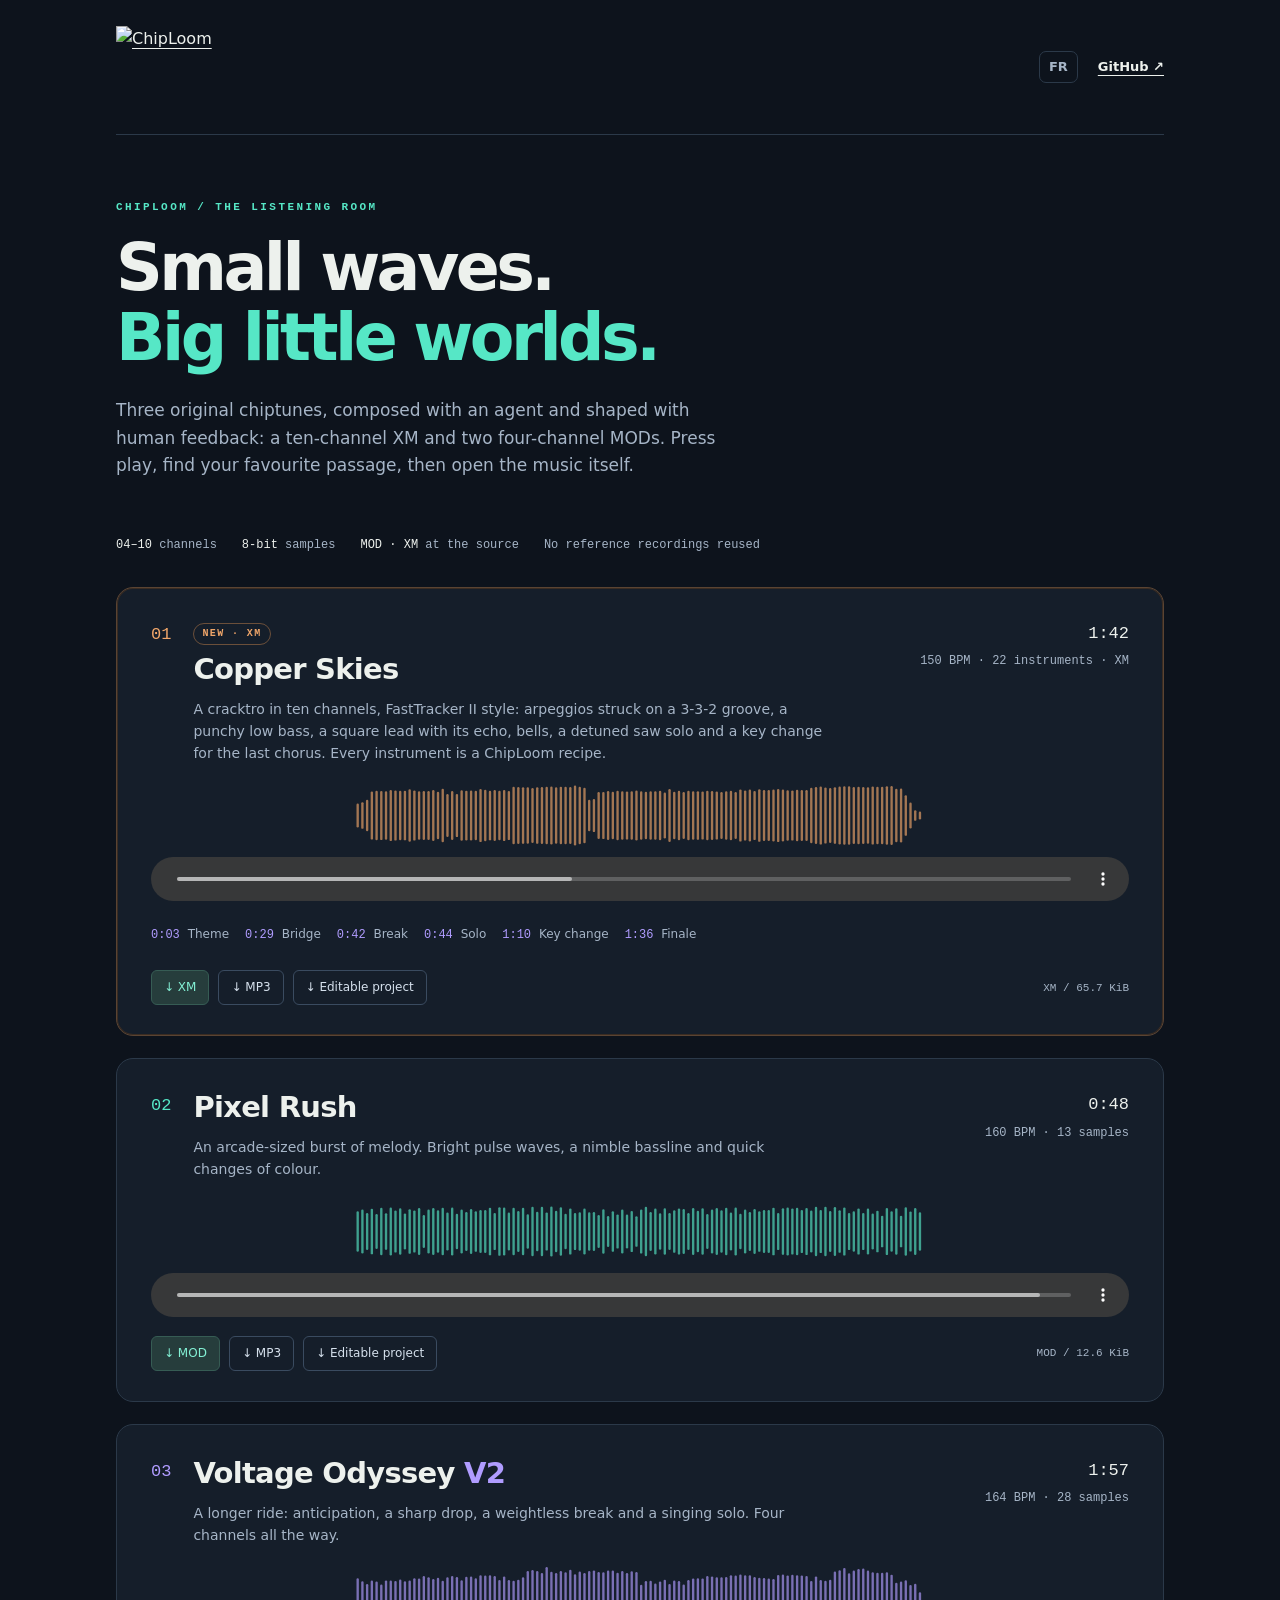
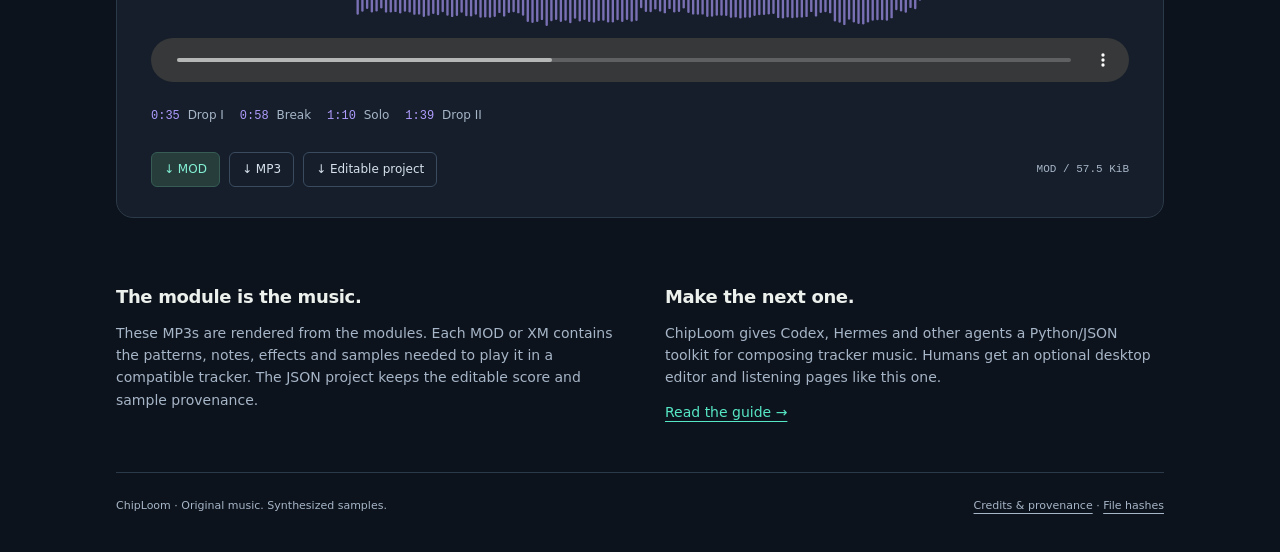
==== commit 21cbaf86: "Copper Skies has 22 instruments; version the listening-room media links The shipped-files test still" ====
--- a/docs/listen/index.html
+++ b/docs/listen/index.html
@@ -20,9 +20,9 @@
 <div class="facts"><span><b>04–10</b> <span data-en="channels" data-fr="voies">channels</span></span><span><b>8-bit</b> <span data-en="samples" data-fr="samples">samples</span></span><span><b>MOD · XM</b> <span data-en="at the source" data-fr="à la source">at the source</span></span><span data-en="No reference recordings reused" data-fr="Aucun enregistrement de référence repris">No reference recordings reused</span></div>
 <section class="song featured" id="copper-skies" aria-labelledby="copper-title"><div class="song-top"><span class="number">01</span><div><span class="badge" data-en="New · XM" data-fr="Nouveau · XM">New · XM</span><h2 id="copper-title">Copper Skies</h2><p class="subtitle" data-en="A cracktro in ten channels, FastTracker II style: arpeggios struck on a 3-3-2 groove, a punchy low bass, a square lead with its echo, bells, a detuned saw solo and a key change for the last chorus. Every instrument is a ChipLoom recipe." data-fr="Un cracktro en dix voies, façon FastTracker II : arpèges frappés sur un groove 3-3-2, basse grave en frappes, lead carré avec son écho, cloches, solo de dents de scie désaccordées et changement de tonalité pour le dernier refrain. Chaque instrument est une recette ChipLoom.">A cracktro in ten channels, FastTracker II style: arpeggios struck on a 3-3-2 groove, a punchy low bass, a square lead with its echo, bells, a detuned saw solo and a key change for the last chorus. Every instrument is a ChipLoom recipe.</p></div><div class="tags"><strong>1:42</strong><span>150 BPM · 22 instruments · XM</span></div></div>
 <svg class="wave" viewBox="0 0 720 80" aria-hidden="true"><rect x="0" y="24.84" width="3" height="30.32" rx="1.5"/><rect x="6" y="23.10" width="3" height="33.81" rx="1.5"/><rect x="12" y="19.99" width="3" height="40.02" rx="1.5"/><rect x="18" y="9.38" width="3" height="61.24" rx="1.5"/><rect x="24" y="8.72" width="3" height="62.56" rx="1.5"/><rect x="30" y="8.81" width="3" height="62.38" rx="1.5"/><rect x="36" y="9.16" width="3" height="61.68" rx="1.5"/><rect x="42" y="7.55" width="3" height="64.91" rx="1.5"/><rect x="48" y="8.12" width="3" height="63.76" rx="1.5"/><rect x="54" y="8.68" width="3" height="62.64" rx="1.5"/><rect x="60" y="8.46" width="3" height="63.09" rx="1.5"/><rect x="66" y="6.67" width="3" height="66.66" rx="1.5"/><rect x="72" y="8.17" width="3" height="63.65" rx="1.5"/><rect x="78" y="9.28" width="3" height="61.45" rx="1.5"/><rect x="84" y="8.83" width="3" height="62.35" rx="1.5"/><rect x="90" y="9.02" width="3" height="61.95" rx="1.5"/><rect x="96" y="7.71" width="3" height="64.58" rx="1.5"/><rect x="102" y="9.91" width="3" height="60.19" rx="1.5"/><rect x="108" y="6.13" width="3" height="67.74" rx="1.5"/><rect x="114" y="12.70" width="3" height="54.60" rx="1.5"/><rect x="120" y="8.84" width="3" height="62.33" rx="1.5"/><rect x="126" y="12.58" width="3" height="54.84" rx="1.5"/><rect x="132" y="7.88" width="3" height="64.24" rx="1.5"/><rect x="138" y="8.42" width="3" height="63.17" rx="1.5"/><rect x="144" y="8.39" width="3" height="63.21" rx="1.5"/><rect x="150" y="8.67" width="3" height="62.65" rx="1.5"/><rect x="156" y="6.25" width="3" height="67.51" rx="1.5"/><rect x="162" y="7.24" width="3" height="65.52" rx="1.5"/><rect x="168" y="8.50" width="3" height="63.01" rx="1.5"/><rect x="174" y="7.56" width="3" height="64.89" rx="1.5"/><rect x="180" y="8.52" width="3" height="62.95" rx="1.5"/><rect x="186" y="7.48" width="3" height="65.04" rx="1.5"/><rect x="192" y="8.75" width="3" height="62.50" rx="1.5"/><rect x="198" y="3.43" width="3" height="73.14" rx="1.5"/><rect x="204" y="3.84" width="3" height="72.33" rx="1.5"/><rect x="210" y="4.03" width="3" height="71.94" rx="1.5"/><rect x="216" y="4.24" width="3" height="71.53" rx="1.5"/><rect x="222" y="5.04" width="3" height="69.92" rx="1.5"/><rect x="228" y="3.99" width="3" height="72.03" rx="1.5"/><rect x="234" y="3.81" width="3" height="72.38" rx="1.5"/><rect x="240" y="3.46" width="3" height="73.09" rx="1.5"/><rect x="246" y="3.29" width="3" height="73.42" rx="1.5"/><rect x="252" y="4.28" width="3" height="71.45" rx="1.5"/><rect x="258" y="3.42" width="3" height="73.15" rx="1.5"/><rect x="264" y="3.59" width="3" height="72.82" rx="1.5"/><rect x="270" y="3.75" width="3" height="72.50" rx="1.5"/><rect x="276" y="2.00" width="3" height="76.00" rx="1.5"/><rect x="282" y="3.58" width="3" height="72.83" rx="1.5"/><rect x="288" y="4.84" width="3" height="70.33" rx="1.5"/><rect x="294" y="20.06" width="3" height="39.89" rx="1.5"/><rect x="300" y="18.90" width="3" height="42.20" rx="1.5"/><rect x="306" y="10.17" width="3" height="59.66" rx="1.5"/><rect x="312" y="10.04" width="3" height="59.91" rx="1.5"/><rect x="318" y="8.85" width="3" height="62.31" rx="1.5"/><rect x="324" y="9.94" width="3" height="60.11" rx="1.5"/><rect x="330" y="8.67" width="3" height="62.66" rx="1.5"/><rect x="336" y="9.29" width="3" height="61.42" rx="1.5"/><rect x="342" y="9.40" width="3" height="61.19" rx="1.5"/><rect x="348" y="9.20" width="3" height="61.60" rx="1.5"/><rect x="354" y="8.21" width="3" height="63.58" rx="1.5"/><rect x="360" y="9.20" width="3" height="61.61" rx="1.5"/><rect x="366" y="9.80" width="3" height="60.39" rx="1.5"/><rect x="372" y="9.15" width="3" height="61.69" rx="1.5"/><rect x="378" y="9.32" width="3" height="61.36" rx="1.5"/><rect x="384" y="8.55" width="3" height="62.91" rx="1.5"/><rect x="390" y="10.89" width="3" height="58.22" rx="1.5"/><rect x="396" y="6.44" width="3" height="67.11" rx="1.5"/><rect x="402" y="9.87" width="3" height="60.26" rx="1.5"/><rect x="408" y="8.71" width="3" height="62.57" rx="1.5"/><rect x="414" y="10.18" width="3" height="59.63" rx="1.5"/><rect x="420" y="8.67" width="3" height="62.66" rx="1.5"/><rect x="426" y="9.35" width="3" height="61.29" rx="1.5"/><rect x="432" y="9.07" width="3" height="61.86" rx="1.5"/><rect x="438" y="9.41" width="3" height="61.18" rx="1.5"/><rect x="444" y="8.52" width="3" height="62.96" rx="1.5"/><rect x="450" y="8.98" width="3" height="62.04" rx="1.5"/><rect x="456" y="9.44" width="3" height="61.12" rx="1.5"/><rect x="462" y="10.16" width="3" height="59.67" rx="1.5"/><rect x="468" y="9.32" width="3" height="61.37" rx="1.5"/><rect x="474" y="8.53" width="3" height="62.94" rx="1.5"/><rect x="480" y="10.26" width="3" height="59.48" rx="1.5"/><rect x="486" y="6.87" width="3" height="66.27" rx="1.5"/><rect x="492" y="8.13" width="3" height="63.74" rx="1.5"/><rect x="498" y="7.09" width="3" height="65.81" rx="1.5"/><rect x="504" y="8.76" width="3" height="62.48" rx="1.5"/><rect x="510" y="6.58" width="3" height="66.84" rx="1.5"/><rect x="516" y="7.74" width="3" height="64.51" rx="1.5"/><rect x="522" y="7.63" width="3" height="64.74" rx="1.5"/><rect x="528" y="7.01" width="3" height="65.98" rx="1.5"/><rect x="534" y="6.26" width="3" height="67.47" rx="1.5"/><rect x="540" y="7.12" width="3" height="65.76" rx="1.5"/><rect x="546" y="7.96" width="3" height="64.07" rx="1.5"/><rect x="552" y="8.10" width="3" height="63.80" rx="1.5"/><rect x="558" y="7.38" width="3" height="65.24" rx="1.5"/><rect x="564" y="7.58" width="3" height="64.83" rx="1.5"/><rect x="570" y="7.68" width="3" height="64.64" rx="1.5"/><rect x="576" y="4.77" width="3" height="70.47" rx="1.5"/><rect x="582" y="3.81" width="3" height="72.38" rx="1.5"/><rect x="588" y="3.06" width="3" height="73.89" rx="1.5"/><rect x="594" y="4.30" width="3" height="71.39" rx="1.5"/><rect x="600" y="5.12" width="3" height="69.75" rx="1.5"/><rect x="606" y="4.02" width="3" height="71.96" rx="1.5"/><rect x="612" y="3.11" width="3" height="73.78" rx="1.5"/><rect x="618" y="2.81" width="3" height="74.38" rx="1.5"/><rect x="624" y="2.82" width="3" height="74.36" rx="1.5"/><rect x="630" y="3.87" width="3" height="72.25" rx="1.5"/><rect x="636" y="3.65" width="3" height="72.71" rx="1.5"/><rect x="642" y="3.74" width="3" height="72.51" rx="1.5"/><rect x="648" y="4.24" width="3" height="71.53" rx="1.5"/><rect x="654" y="3.04" width="3" height="73.92" rx="1.5"/><rect x="660" y="3.56" width="3" height="72.88" rx="1.5"/><rect x="666" y="3.62" width="3" height="72.77" rx="1.5"/><rect x="672" y="2.78" width="3" height="74.43" rx="1.5"/><rect x="678" y="2.67" width="3" height="74.66" rx="1.5"/><rect x="684" y="6.05" width="3" height="67.91" rx="1.5"/><rect x="690" y="5.77" width="3" height="68.47" rx="1.5"/><rect x="696" y="14.14" width="3" height="51.71" rx="1.5"/><rect x="702" y="23.58" width="3" height="32.85" rx="1.5"/><rect x="708" y="33.26" width="3" height="13.48" rx="1.5"/><rect x="714" y="35.00" width="3" height="10.00" rx="1.5"/></svg>
-<audio id="copper-audio" controls preload="metadata" aria-label="Copper Skies"><source src="media/copper_skies.mp3" type="audio/mpeg"><a href="media/copper_skies.mp3">Download Copper Skies MP3</a></audio>
+<audio id="copper-audio" controls preload="metadata" aria-label="Copper Skies"><source src="media/copper_skies.mp3?v=0.8.4" type="audio/mpeg"><a href="media/copper_skies.mp3?v=0.8.4">Download Copper Skies MP3</a></audio>
 <div class="chapters" aria-label="Copper Skies sections"><button type="button" data-audio="copper-audio" data-time="3.2"><time>0:03</time> Theme</button><button type="button" data-audio="copper-audio" data-time="28.8"><time>0:29</time> Bridge</button><button type="button" data-audio="copper-audio" data-time="41.6"><time>0:42</time> Break</button><button type="button" data-audio="copper-audio" data-time="44.0"><time>0:44</time> Solo</button><button type="button" data-audio="copper-audio" data-time="69.6"><time>1:10</time> Key change</button><button type="button" data-audio="copper-audio" data-time="95.55"><time>1:36</time> Finale</button></div>
-<div class="links"><a class="download main" href="media/copper_skies.xm" download>↓ XM</a><a class="download" href="media/copper_skies.mp3" download>↓ MP3</a><a class="download" href="media/copper_skies.project.json" download data-en="↓ Editable project" data-fr="↓ Projet éditable">↓ Editable project</a><span class="label">XM / 65.7 KiB</span></div></section>
+<div class="links"><a class="download main" href="media/copper_skies.xm?v=0.8.4" download>↓ XM</a><a class="download" href="media/copper_skies.mp3?v=0.8.4" download>↓ MP3</a><a class="download" href="media/copper_skies.project.json?v=0.8.4" download data-en="↓ Editable project" data-fr="↓ Projet éditable">↓ Editable project</a><span class="label">XM / 65.7 KiB</span></div></section>
 <section class="song" id="pixel-rush" aria-labelledby="pixel-title"><div class="song-top"><span class="number">02</span><div><h2 id="pixel-title">Pixel Rush</h2><p class="subtitle" data-en="An arcade-sized burst of melody. Bright pulse waves, a nimble bassline and quick changes of colour." data-fr="Une dose de mélodie façon arcade. Des ondes carrées lumineuses, une basse agile et des changements de couleur rapides.">An arcade-sized burst of melody. Bright pulse waves, a nimble bassline and quick changes of colour.</p></div><div class="tags"><strong>0:48</strong><span>160 BPM · 13 samples</span></div></div>
 <svg class="wave" viewBox="0 0 720 80" aria-hidden="true"><rect x="0" y="14.32" width="3" height="51.37" rx="1.5"/><rect x="6" y="12.21" width="3" height="55.58" rx="1.5"/><rect x="12" y="16.54" width="3" height="46.93" rx="1.5"/><rect x="18" y="10.98" width="3" height="58.05" rx="1.5"/><rect x="24" y="17.91" width="3" height="44.18" rx="1.5"/><rect x="30" y="9.77" width="3" height="60.46" rx="1.5"/><rect x="36" y="16.74" width="3" height="46.51" rx="1.5"/><rect x="42" y="9.54" width="3" height="60.91" rx="1.5"/><rect x="48" y="13.20" width="3" height="53.61" rx="1.5"/><rect x="54" y="10.51" width="3" height="58.98" rx="1.5"/><rect x="60" y="17.07" width="3" height="45.85" rx="1.5"/><rect x="66" y="11.62" width="3" height="56.76" rx="1.5"/><rect x="72" y="13.22" width="3" height="53.56" rx="1.5"/><rect x="78" y="10.09" width="3" height="59.82" rx="1.5"/><rect x="84" y="19.11" width="3" height="41.78" rx="1.5"/><rect x="90" y="12.15" width="3" height="55.70" rx="1.5"/><rect x="96" y="10.19" width="3" height="59.62" rx="1.5"/><rect x="102" y="12.96" width="3" height="54.09" rx="1.5"/><rect x="108" y="9.96" width="3" height="60.08" rx="1.5"/><rect x="114" y="15.83" width="3" height="48.35" rx="1.5"/><rect x="120" y="9.59" width="3" height="60.83" rx="1.5"/><rect x="126" y="17.61" width="3" height="44.79" rx="1.5"/><rect x="132" y="12.20" width="3" height="55.61" rx="1.5"/><rect x="138" y="15.23" width="3" height="49.54" rx="1.5"/><rect x="144" y="11.56" width="3" height="56.88" rx="1.5"/><rect x="150" y="14.20" width="3" height="51.59" rx="1.5"/><rect x="156" y="12.76" width="3" height="54.47" rx="1.5"/><rect x="162" y="12.79" width="3" height="54.41" rx="1.5"/><rect x="168" y="9.73" width="3" height="60.53" rx="1.5"/><rect x="174" y="16.41" width="3" height="47.18" rx="1.5"/><rect x="180" y="9.08" width="3" height="61.83" rx="1.5"/><rect x="186" y="9.52" width="3" height="60.96" rx="1.5"/><rect x="192" y="15.85" width="3" height="48.30" rx="1.5"/><rect x="198" y="9.98" width="3" height="60.04" rx="1.5"/><rect x="204" y="13.91" width="3" height="52.19" rx="1.5"/><rect x="210" y="9.98" width="3" height="60.05" rx="1.5"/><rect x="216" y="18.18" width="3" height="43.63" rx="1.5"/><rect x="222" y="8.65" width="3" height="62.70" rx="1.5"/><rect x="228" y="14.89" width="3" height="50.23" rx="1.5"/><rect x="234" y="8.65" width="3" height="62.69" rx="1.5"/><rect x="240" y="15.79" width="3" height="48.43" rx="1.5"/><rect x="246" y="8.22" width="3" height="63.55" rx="1.5"/><rect x="252" y="13.67" width="3" height="52.65" rx="1.5"/><rect x="258" y="9.28" width="3" height="61.44" rx="1.5"/><rect x="264" y="17.49" width="3" height="45.02" rx="1.5"/><rect x="270" y="10.69" width="3" height="58.61" rx="1.5"/><rect x="276" y="16.41" width="3" height="47.18" rx="1.5"/><rect x="282" y="15.63" width="3" height="48.74" rx="1.5"/><rect x="288" y="10.81" width="3" height="58.38" rx="1.5"/><rect x="294" y="15.56" width="3" height="48.88" rx="1.5"/><rect x="300" y="15.19" width="3" height="49.62" rx="1.5"/><rect x="306" y="19.09" width="3" height="41.82" rx="1.5"/><rect x="312" y="11.88" width="3" height="56.24" rx="1.5"/><rect x="318" y="20.29" width="3" height="39.41" rx="1.5"/><rect x="324" y="14.14" width="3" height="51.73" rx="1.5"/><rect x="330" y="18.30" width="3" height="43.40" rx="1.5"/><rect x="336" y="12.12" width="3" height="55.76" rx="1.5"/><rect x="342" y="18.56" width="3" height="42.87" rx="1.5"/><rect x="348" y="13.87" width="3" height="52.25" rx="1.5"/><rect x="354" y="20.50" width="3" height="39.01" rx="1.5"/><rect x="360" y="11.91" width="3" height="56.18" rx="1.5"/><rect x="366" y="8.65" width="3" height="62.70" rx="1.5"/><rect x="372" y="15.30" width="3" height="49.41" rx="1.5"/><rect x="378" y="10.77" width="3" height="58.47" rx="1.5"/><rect x="384" y="16.90" width="3" height="46.20" rx="1.5"/><rect x="390" y="10.49" width="3" height="59.03" rx="1.5"/><rect x="396" y="16.57" width="3" height="46.87" rx="1.5"/><rect x="402" y="12.89" width="3" height="54.21" rx="1.5"/><rect x="408" y="10.65" width="3" height="58.69" rx="1.5"/><rect x="414" y="11.40" width="3" height="57.20" rx="1.5"/><rect x="420" y="16.64" width="3" height="46.71" rx="1.5"/><rect x="426" y="10.20" width="3" height="59.60" rx="1.5"/><rect x="432" y="13.58" width="3" height="52.84" rx="1.5"/><rect x="438" y="10.58" width="3" height="58.83" rx="1.5"/><rect x="444" y="17.91" width="3" height="44.18" rx="1.5"/><rect x="450" y="12.15" width="3" height="55.70" rx="1.5"/><rect x="456" y="10.19" width="3" height="59.62" rx="1.5"/><rect x="462" y="12.96" width="3" height="54.09" rx="1.5"/><rect x="468" y="9.96" width="3" height="60.08" rx="1.5"/><rect x="474" y="15.83" width="3" height="48.35" rx="1.5"/><rect x="480" y="9.59" width="3" height="60.83" rx="1.5"/><rect x="486" y="17.61" width="3" height="44.79" rx="1.5"/><rect x="492" y="12.20" width="3" height="55.61" rx="1.5"/><rect x="498" y="15.23" width="3" height="49.54" rx="1.5"/><rect x="504" y="11.56" width="3" height="56.88" rx="1.5"/><rect x="510" y="14.20" width="3" height="51.59" rx="1.5"/><rect x="516" y="12.76" width="3" height="54.47" rx="1.5"/><rect x="522" y="12.79" width="3" height="54.41" rx="1.5"/><rect x="528" y="9.73" width="3" height="60.53" rx="1.5"/><rect x="534" y="16.41" width="3" height="47.18" rx="1.5"/><rect x="540" y="10.32" width="3" height="59.35" rx="1.5"/><rect x="546" y="9.53" width="3" height="60.95" rx="1.5"/><rect x="552" y="10.66" width="3" height="58.69" rx="1.5"/><rect x="558" y="9.99" width="3" height="60.03" rx="1.5"/><rect x="564" y="12.58" width="3" height="54.84" rx="1.5"/><rect x="570" y="10.05" width="3" height="59.91" rx="1.5"/><rect x="576" y="13.37" width="3" height="53.25" rx="1.5"/><rect x="582" y="8.65" width="3" height="62.70" rx="1.5"/><rect x="588" y="12.54" width="3" height="54.92" rx="1.5"/><rect x="594" y="8.64" width="3" height="62.72" rx="1.5"/><rect x="600" y="14.00" width="3" height="52.00" rx="1.5"/><rect x="606" y="8.92" width="3" height="62.17" rx="1.5"/><rect x="612" y="12.90" width="3" height="54.21" rx="1.5"/><rect x="618" y="9.37" width="3" height="61.26" rx="1.5"/><rect x="624" y="16.38" width="3" height="47.23" rx="1.5"/><rect x="630" y="14.42" width="3" height="51.16" rx="1.5"/><rect x="636" y="10.69" width="3" height="58.61" rx="1.5"/><rect x="642" y="16.35" width="3" height="47.29" rx="1.5"/><rect x="648" y="10.76" width="3" height="58.49" rx="1.5"/><rect x="654" y="17.13" width="3" height="45.73" rx="1.5"/><rect x="660" y="13.54" width="3" height="52.92" rx="1.5"/><rect x="666" y="19.85" width="3" height="40.29" rx="1.5"/><rect x="672" y="10.05" width="3" height="59.89" rx="1.5"/><rect x="678" y="14.25" width="3" height="51.50" rx="1.5"/><rect x="684" y="10.62" width="3" height="58.76" rx="1.5"/><rect x="690" y="19.90" width="3" height="40.19" rx="1.5"/><rect x="696" y="9.28" width="3" height="61.44" rx="1.5"/><rect x="702" y="14.46" width="3" height="51.07" rx="1.5"/><rect x="708" y="10.09" width="3" height="59.81" rx="1.5"/><rect x="714" y="15.56" width="3" height="48.88" rx="1.5"/></svg>
 <audio id="pixel-audio" controls preload="metadata" aria-label="Pixel Rush"><source src="media/pixel_rush.mp3" type="audio/mpeg"><a href="media/pixel_rush.mp3">Download Pixel Rush MP3</a></audio>
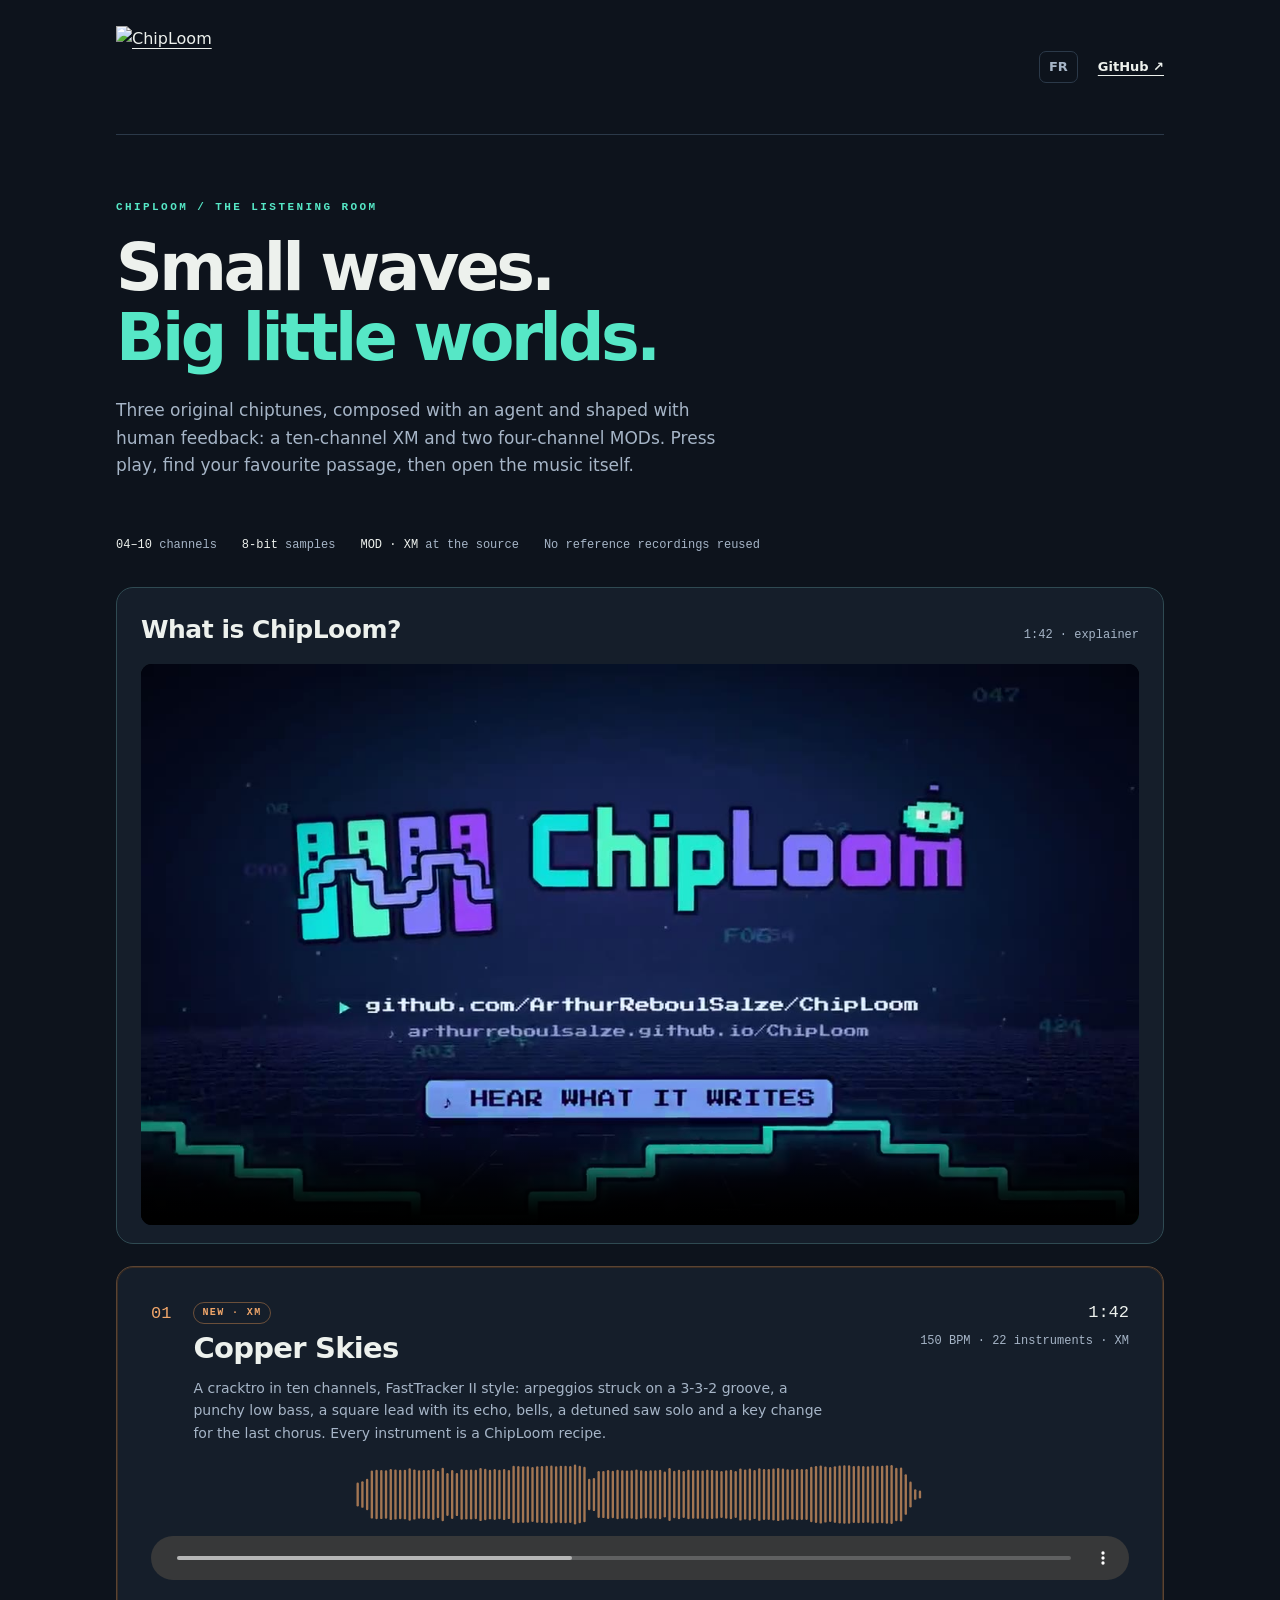
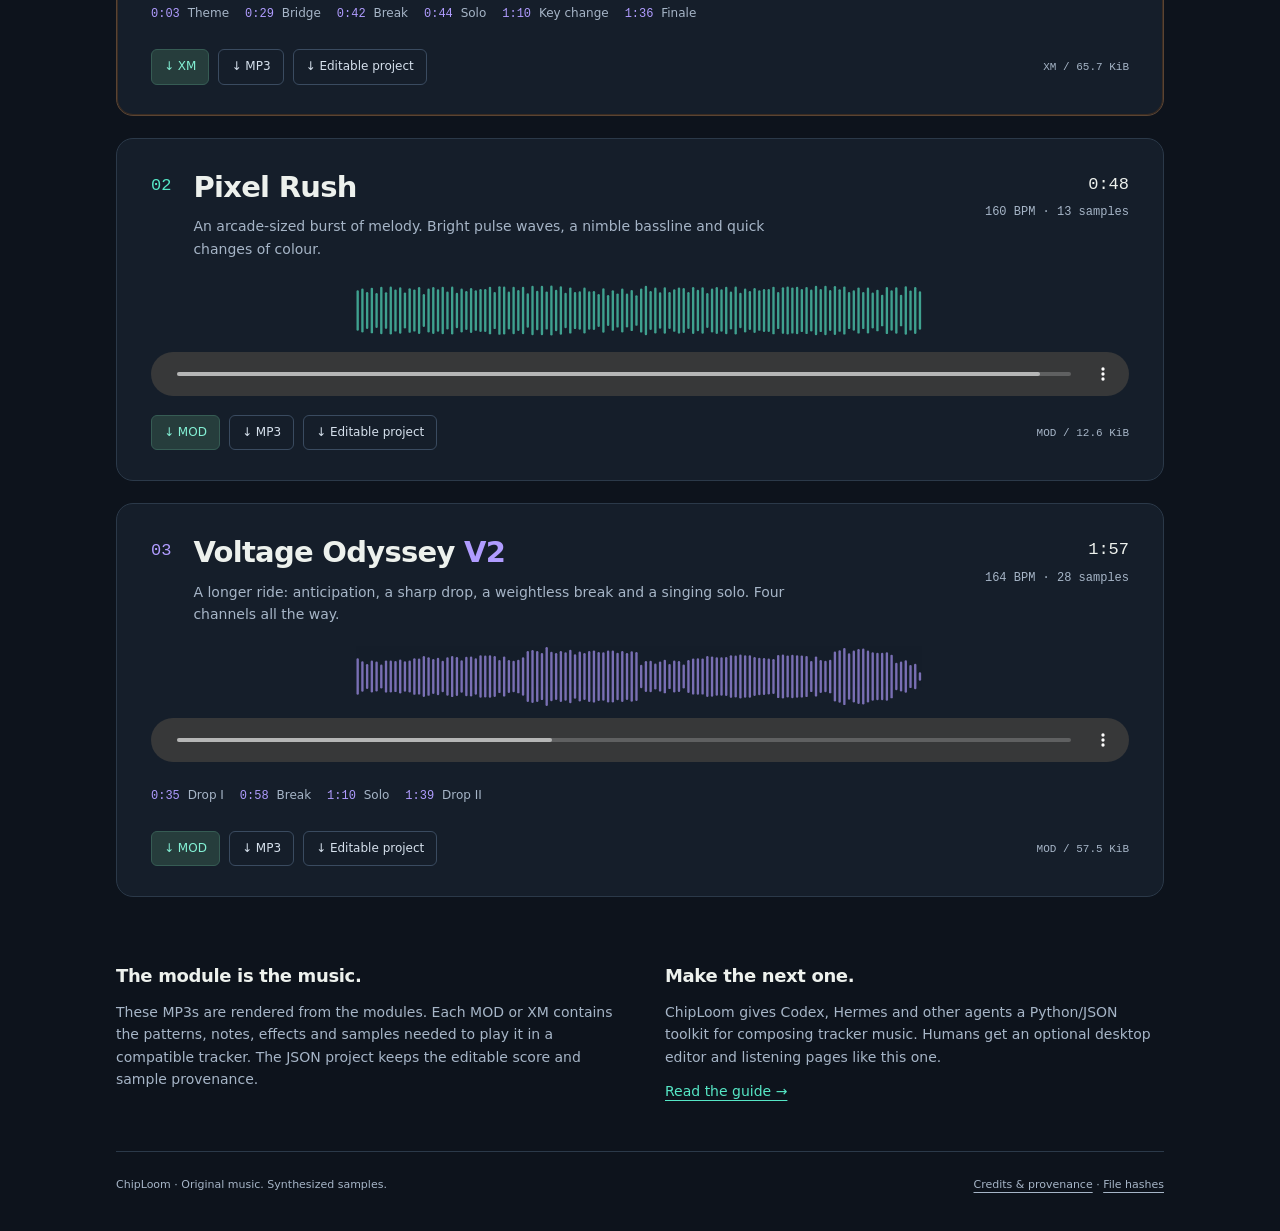
==== commit 2af81dde: "The ChipLoom explainer video on the listening page and in the README The owner's 1:42 explainer, re-" ====
--- a/docs/listen/index.html
+++ b/docs/listen/index.html
@@ -2,12 +2,12 @@
 <html lang="en">
 <head>
 <meta charset="utf-8"><meta name="viewport" content="width=device-width,initial-scale=1">
-<meta name="description" content="Listen to original chiptunes made with ChipLoom. Play Pixel Rush, Voltage Odyssey V2 and the ten-channel XM Copper Skies, then download the modules and editable scores.">
+<meta name="description" content="Watch what ChipLoom is, then listen to original chiptunes made with it. Play Pixel Rush, Voltage Odyssey V2 and the ten-channel XM Copper Skies, then download the modules and editable scores.">
 <meta name="theme-color" content="#0d131c">
 <title>ChipLoom · The listening room</title>
 <style>
 :root{color-scheme:dark;--bg:#0d131c;--panel:#151e2a;--line:#2b3949;--text:#edf1ed;--muted:#a6b5c7;--mint:#56e7c6;--violet:#b09cff;--copper:#f0a66a}
-*{box-sizing:border-box}html{scroll-behavior:smooth;scroll-padding-top:28px}body{margin:0;background:var(--bg);color:var(--text);font-family:Inter,ui-sans-serif,system-ui,-apple-system,Segoe UI,sans-serif;line-height:1.6}a{color:inherit;text-underline-offset:4px}a:hover{color:var(--mint)}button{font:inherit;cursor:pointer}button:focus-visible,a:focus-visible{outline:3px solid var(--mint);outline-offset:5px}.shell{max-width:1120px;margin:auto;padding:0 36px}header{display:flex;align-items:center;justify-content:space-between;gap:22px;padding:26px 0;border-bottom:1px solid var(--line)}.brand{display:block;width:245px;max-width:45vw}header nav{display:flex;align-items:center;gap:20px;font-size:13px;font-weight:650}.lang{background:transparent;color:var(--muted);border:1px solid var(--line);border-radius:7px;padding:5px 9px}.intro{padding:64px 0 42px;max-width:850px}.eyebrow{color:var(--mint);font:600 11px/1.5 ui-monospace,Consolas,monospace;letter-spacing:.22em;text-transform:uppercase;margin:0 0 18px}.intro h1{font-size:clamp(38px,5.6vw,65px);font-weight:650;line-height:1.07;letter-spacing:-.055em;margin:0 0 25px}.intro h1 span{color:var(--mint)}.intro p:last-child{font-size:17px;max-width:620px;color:var(--muted)}.facts{display:flex;gap:25px;flex-wrap:wrap;padding:0 0 35px;color:var(--muted);font:12px ui-monospace,Consolas,monospace}.facts b{color:var(--text);font-weight:500}.song{background:var(--panel);border:1px solid var(--line);border-radius:17px;padding:30px 34px;margin-bottom:22px;overflow:hidden}.song-top{display:flex;gap:22px;align-items:flex-start}.number{font:17px ui-monospace,Consolas,monospace;color:var(--mint);padding-top:7px}#voltage-odyssey-v2 .number{color:var(--violet)}#copper-skies .number{color:var(--copper)}.song h2{margin:0;font-size:29px;letter-spacing:-.025em;line-height:1.3}.subtitle{color:var(--muted);font-size:14px;margin:9px 0 0;max-width:630px}.tags{margin-left:auto;text-align:right;white-space:nowrap;font:12px/1.9 ui-monospace,Consolas,monospace;color:var(--muted)}.tags strong{display:block;color:var(--text);font-size:17px;font-weight:500}.wave{display:block;width:100%;height:63px;margin:19px 0 10px;fill:var(--mint);opacity:.65}#voltage-odyssey-v2 .wave{fill:var(--violet)}#copper-skies .wave{fill:var(--copper)}.featured{border-color:#5a4433;box-shadow:0 0 0 1px #3a2c22 inset}.badge{display:inline-block;margin:0 0 6px;padding:2px 8px;border:1px solid #6b4f3a;border-radius:999px;color:var(--copper);font:600 10px/1.6 ui-monospace,Consolas,monospace;letter-spacing:.14em;text-transform:uppercase}audio{display:block;width:100%;height:44px;margin:0 0 19px;accent-color:var(--mint)}.links{display:flex;flex-wrap:wrap;gap:9px;align-items:center}.download{font-size:12px;text-decoration:none;padding:7px 12px;border:1px solid #3a4b60;border-radius:6px;color:#d6e1ed}.download.main{background:#263d3c;border-color:#365c54;color:#83f0d4}.chapters{display:flex;gap:8px;flex-wrap:wrap;margin:0 0 20px}.chapters button{background:transparent;border:0;color:var(--muted);font-size:12px;padding:5px 8px 5px 0}.chapters button:hover{color:var(--violet)}.chapters time{color:var(--violet);font-family:ui-monospace,Consolas,monospace;margin-right:4px}.label{margin-left:auto;color:var(--muted);font:11px ui-monospace,Consolas,monospace}.about{display:grid;grid-template-columns:1fr 1fr;gap:50px;padding:43px 0 49px}.about h3{font-size:18px;letter-spacing:-.02em;margin:0 0 10px}.about p{font-size:14px;color:var(--muted);margin:0}.about a{color:var(--mint)}footer{border-top:1px solid var(--line);display:flex;justify-content:space-between;gap:20px;padding:24px 0 40px;font-size:11px;color:var(--muted)}.error{color:#ffb5ac;font-size:13px}.sr-only{position:absolute;width:1px;height:1px;overflow:hidden;clip-path:inset(50%)}
+*{box-sizing:border-box}html{scroll-behavior:smooth;scroll-padding-top:28px}body{margin:0;background:var(--bg);color:var(--text);font-family:Inter,ui-sans-serif,system-ui,-apple-system,Segoe UI,sans-serif;line-height:1.6}a{color:inherit;text-underline-offset:4px}a:hover{color:var(--mint)}button{font:inherit;cursor:pointer}button:focus-visible,a:focus-visible{outline:3px solid var(--mint);outline-offset:5px}.shell{max-width:1120px;margin:auto;padding:0 36px}header{display:flex;align-items:center;justify-content:space-between;gap:22px;padding:26px 0;border-bottom:1px solid var(--line)}.brand{display:block;width:245px;max-width:45vw}header nav{display:flex;align-items:center;gap:20px;font-size:13px;font-weight:650}.lang{background:transparent;color:var(--muted);border:1px solid var(--line);border-radius:7px;padding:5px 9px}.intro{padding:64px 0 42px;max-width:850px}.eyebrow{color:var(--mint);font:600 11px/1.5 ui-monospace,Consolas,monospace;letter-spacing:.22em;text-transform:uppercase;margin:0 0 18px}.intro h1{font-size:clamp(38px,5.6vw,65px);font-weight:650;line-height:1.07;letter-spacing:-.055em;margin:0 0 25px}.intro h1 span{color:var(--mint)}.intro p:last-child{font-size:17px;max-width:620px;color:var(--muted)}.facts{display:flex;gap:25px;flex-wrap:wrap;padding:0 0 35px;color:var(--muted);font:12px ui-monospace,Consolas,monospace}.facts b{color:var(--text);font-weight:500}.song{background:var(--panel);border:1px solid var(--line);border-radius:17px;padding:30px 34px;margin-bottom:22px;overflow:hidden}.song-top{display:flex;gap:22px;align-items:flex-start}.number{font:17px ui-monospace,Consolas,monospace;color:var(--mint);padding-top:7px}#voltage-odyssey-v2 .number{color:var(--violet)}#copper-skies .number{color:var(--copper)}.song h2{margin:0;font-size:29px;letter-spacing:-.025em;line-height:1.3}.subtitle{color:var(--muted);font-size:14px;margin:9px 0 0;max-width:630px}.tags{margin-left:auto;text-align:right;white-space:nowrap;font:12px/1.9 ui-monospace,Consolas,monospace;color:var(--muted)}.tags strong{display:block;color:var(--text);font-size:17px;font-weight:500}.wave{display:block;width:100%;height:63px;margin:19px 0 10px;fill:var(--mint);opacity:.65}#voltage-odyssey-v2 .wave{fill:var(--violet)}#copper-skies .wave{fill:var(--copper)}.film{background:var(--panel);border:1px solid #2f4a52;border-radius:17px;padding:22px 24px 18px;margin-bottom:22px}.film video{display:block;width:100%;height:auto;border-radius:11px;background:#000}.film-top{display:flex;align-items:baseline;justify-content:space-between;gap:16px;margin:0 0 14px}.film h2{margin:0;font-size:25px;letter-spacing:-.02em}.film .tags{font:12px ui-monospace,Consolas,monospace;color:var(--muted)}.featured{border-color:#5a4433;box-shadow:0 0 0 1px #3a2c22 inset}.badge{display:inline-block;margin:0 0 6px;padding:2px 8px;border:1px solid #6b4f3a;border-radius:999px;color:var(--copper);font:600 10px/1.6 ui-monospace,Consolas,monospace;letter-spacing:.14em;text-transform:uppercase}audio{display:block;width:100%;height:44px;margin:0 0 19px;accent-color:var(--mint)}.links{display:flex;flex-wrap:wrap;gap:9px;align-items:center}.download{font-size:12px;text-decoration:none;padding:7px 12px;border:1px solid #3a4b60;border-radius:6px;color:#d6e1ed}.download.main{background:#263d3c;border-color:#365c54;color:#83f0d4}.chapters{display:flex;gap:8px;flex-wrap:wrap;margin:0 0 20px}.chapters button{background:transparent;border:0;color:var(--muted);font-size:12px;padding:5px 8px 5px 0}.chapters button:hover{color:var(--violet)}.chapters time{color:var(--violet);font-family:ui-monospace,Consolas,monospace;margin-right:4px}.label{margin-left:auto;color:var(--muted);font:11px ui-monospace,Consolas,monospace}.about{display:grid;grid-template-columns:1fr 1fr;gap:50px;padding:43px 0 49px}.about h3{font-size:18px;letter-spacing:-.02em;margin:0 0 10px}.about p{font-size:14px;color:var(--muted);margin:0}.about a{color:var(--mint)}footer{border-top:1px solid var(--line);display:flex;justify-content:space-between;gap:20px;padding:24px 0 40px;font-size:11px;color:var(--muted)}.error{color:#ffb5ac;font-size:13px}.sr-only{position:absolute;width:1px;height:1px;overflow:hidden;clip-path:inset(50%)}
 @media(max-width:650px){.shell{padding:0 20px}header{padding:18px 0}header nav{gap:10px}.brand{width:190px}.intro{padding-top:42px}.song{padding:22px 20px}.song-top{gap:12px;flex-wrap:wrap}.song h2{font-size:25px}.tags{display:flex;gap:15px;width:100%;text-align:left;margin-left:30px;align-items:center}.tags strong{font-size:13px}.wave{height:48px}.label{width:100%;margin:4px 0 0}.about{grid-template-columns:1fr;gap:26px}.facts{gap:15px}footer{flex-direction:column;gap:5px}}
 @media(prefers-reduced-motion:reduce){html{scroll-behavior:auto}}
 </style>
@@ -18,6 +18,7 @@
 <main>
 <div class="intro"><p class="eyebrow" data-en="ChipLoom / The listening room" data-fr="ChipLoom / Le salon d'écoute">ChipLoom / The listening room</p><h1 data-en="Small waves.<br><span>Big little worlds.</span>" data-fr="Petites ondes.<br><span>Tout un univers.</span>">Small waves.<br><span>Big little worlds.</span></h1><p data-en="Three original chiptunes, composed with an agent and shaped with human feedback: a ten-channel XM and two four-channel MODs. Press play, find your favourite passage, then open the music itself." data-fr="Trois chiptunes originaux, composés avec un agent et affinés grâce à tes retours : un XM à dix voies et deux MOD à quatre voies. Lance l'écoute, trouve ton passage préféré, puis explore la musique elle-même.">Three original chiptunes, composed with an agent and shaped with human feedback: a ten-channel XM and two four-channel MODs. Press play, find your favourite passage, then open the music itself.</p></div>
 <div class="facts"><span><b>04–10</b> <span data-en="channels" data-fr="voies">channels</span></span><span><b>8-bit</b> <span data-en="samples" data-fr="samples">samples</span></span><span><b>MOD · XM</b> <span data-en="at the source" data-fr="à la source">at the source</span></span><span data-en="No reference recordings reused" data-fr="Aucun enregistrement de référence repris">No reference recordings reused</span></div>
+<section class="film" id="explainer" aria-labelledby="explainer-title"><div class="film-top"><h2 id="explainer-title" data-en="What is ChipLoom?" data-fr="ChipLoom, c'est quoi ?">What is ChipLoom?</h2><span class="tags" data-en="1:42 · explainer" data-fr="1:42 · présentation">1:42 · explainer</span></div><video controls preload="metadata" playsinline poster="media/chiploom-explainer.jpg?v=1" aria-label="ChipLoom explainer video"><source src="media/chiploom-explainer.mp4?v=1" type="video/mp4"><a href="media/chiploom-explainer.mp4?v=1">Download the explainer (MP4)</a></video></section>
 <section class="song featured" id="copper-skies" aria-labelledby="copper-title"><div class="song-top"><span class="number">01</span><div><span class="badge" data-en="New · XM" data-fr="Nouveau · XM">New · XM</span><h2 id="copper-title">Copper Skies</h2><p class="subtitle" data-en="A cracktro in ten channels, FastTracker II style: arpeggios struck on a 3-3-2 groove, a punchy low bass, a square lead with its echo, bells, a detuned saw solo and a key change for the last chorus. Every instrument is a ChipLoom recipe." data-fr="Un cracktro en dix voies, façon FastTracker II : arpèges frappés sur un groove 3-3-2, basse grave en frappes, lead carré avec son écho, cloches, solo de dents de scie désaccordées et changement de tonalité pour le dernier refrain. Chaque instrument est une recette ChipLoom.">A cracktro in ten channels, FastTracker II style: arpeggios struck on a 3-3-2 groove, a punchy low bass, a square lead with its echo, bells, a detuned saw solo and a key change for the last chorus. Every instrument is a ChipLoom recipe.</p></div><div class="tags"><strong>1:42</strong><span>150 BPM · 22 instruments · XM</span></div></div>
 <svg class="wave" viewBox="0 0 720 80" aria-hidden="true"><rect x="0" y="24.84" width="3" height="30.32" rx="1.5"/><rect x="6" y="23.10" width="3" height="33.81" rx="1.5"/><rect x="12" y="19.99" width="3" height="40.02" rx="1.5"/><rect x="18" y="9.38" width="3" height="61.24" rx="1.5"/><rect x="24" y="8.72" width="3" height="62.56" rx="1.5"/><rect x="30" y="8.81" width="3" height="62.38" rx="1.5"/><rect x="36" y="9.16" width="3" height="61.68" rx="1.5"/><rect x="42" y="7.55" width="3" height="64.91" rx="1.5"/><rect x="48" y="8.12" width="3" height="63.76" rx="1.5"/><rect x="54" y="8.68" width="3" height="62.64" rx="1.5"/><rect x="60" y="8.46" width="3" height="63.09" rx="1.5"/><rect x="66" y="6.67" width="3" height="66.66" rx="1.5"/><rect x="72" y="8.17" width="3" height="63.65" rx="1.5"/><rect x="78" y="9.28" width="3" height="61.45" rx="1.5"/><rect x="84" y="8.83" width="3" height="62.35" rx="1.5"/><rect x="90" y="9.02" width="3" height="61.95" rx="1.5"/><rect x="96" y="7.71" width="3" height="64.58" rx="1.5"/><rect x="102" y="9.91" width="3" height="60.19" rx="1.5"/><rect x="108" y="6.13" width="3" height="67.74" rx="1.5"/><rect x="114" y="12.70" width="3" height="54.60" rx="1.5"/><rect x="120" y="8.84" width="3" height="62.33" rx="1.5"/><rect x="126" y="12.58" width="3" height="54.84" rx="1.5"/><rect x="132" y="7.88" width="3" height="64.24" rx="1.5"/><rect x="138" y="8.42" width="3" height="63.17" rx="1.5"/><rect x="144" y="8.39" width="3" height="63.21" rx="1.5"/><rect x="150" y="8.67" width="3" height="62.65" rx="1.5"/><rect x="156" y="6.25" width="3" height="67.51" rx="1.5"/><rect x="162" y="7.24" width="3" height="65.52" rx="1.5"/><rect x="168" y="8.50" width="3" height="63.01" rx="1.5"/><rect x="174" y="7.56" width="3" height="64.89" rx="1.5"/><rect x="180" y="8.52" width="3" height="62.95" rx="1.5"/><rect x="186" y="7.48" width="3" height="65.04" rx="1.5"/><rect x="192" y="8.75" width="3" height="62.50" rx="1.5"/><rect x="198" y="3.43" width="3" height="73.14" rx="1.5"/><rect x="204" y="3.84" width="3" height="72.33" rx="1.5"/><rect x="210" y="4.03" width="3" height="71.94" rx="1.5"/><rect x="216" y="4.24" width="3" height="71.53" rx="1.5"/><rect x="222" y="5.04" width="3" height="69.92" rx="1.5"/><rect x="228" y="3.99" width="3" height="72.03" rx="1.5"/><rect x="234" y="3.81" width="3" height="72.38" rx="1.5"/><rect x="240" y="3.46" width="3" height="73.09" rx="1.5"/><rect x="246" y="3.29" width="3" height="73.42" rx="1.5"/><rect x="252" y="4.28" width="3" height="71.45" rx="1.5"/><rect x="258" y="3.42" width="3" height="73.15" rx="1.5"/><rect x="264" y="3.59" width="3" height="72.82" rx="1.5"/><rect x="270" y="3.75" width="3" height="72.50" rx="1.5"/><rect x="276" y="2.00" width="3" height="76.00" rx="1.5"/><rect x="282" y="3.58" width="3" height="72.83" rx="1.5"/><rect x="288" y="4.84" width="3" height="70.33" rx="1.5"/><rect x="294" y="20.06" width="3" height="39.89" rx="1.5"/><rect x="300" y="18.90" width="3" height="42.20" rx="1.5"/><rect x="306" y="10.17" width="3" height="59.66" rx="1.5"/><rect x="312" y="10.04" width="3" height="59.91" rx="1.5"/><rect x="318" y="8.85" width="3" height="62.31" rx="1.5"/><rect x="324" y="9.94" width="3" height="60.11" rx="1.5"/><rect x="330" y="8.67" width="3" height="62.66" rx="1.5"/><rect x="336" y="9.29" width="3" height="61.42" rx="1.5"/><rect x="342" y="9.40" width="3" height="61.19" rx="1.5"/><rect x="348" y="9.20" width="3" height="61.60" rx="1.5"/><rect x="354" y="8.21" width="3" height="63.58" rx="1.5"/><rect x="360" y="9.20" width="3" height="61.61" rx="1.5"/><rect x="366" y="9.80" width="3" height="60.39" rx="1.5"/><rect x="372" y="9.15" width="3" height="61.69" rx="1.5"/><rect x="378" y="9.32" width="3" height="61.36" rx="1.5"/><rect x="384" y="8.55" width="3" height="62.91" rx="1.5"/><rect x="390" y="10.89" width="3" height="58.22" rx="1.5"/><rect x="396" y="6.44" width="3" height="67.11" rx="1.5"/><rect x="402" y="9.87" width="3" height="60.26" rx="1.5"/><rect x="408" y="8.71" width="3" height="62.57" rx="1.5"/><rect x="414" y="10.18" width="3" height="59.63" rx="1.5"/><rect x="420" y="8.67" width="3" height="62.66" rx="1.5"/><rect x="426" y="9.35" width="3" height="61.29" rx="1.5"/><rect x="432" y="9.07" width="3" height="61.86" rx="1.5"/><rect x="438" y="9.41" width="3" height="61.18" rx="1.5"/><rect x="444" y="8.52" width="3" height="62.96" rx="1.5"/><rect x="450" y="8.98" width="3" height="62.04" rx="1.5"/><rect x="456" y="9.44" width="3" height="61.12" rx="1.5"/><rect x="462" y="10.16" width="3" height="59.67" rx="1.5"/><rect x="468" y="9.32" width="3" height="61.37" rx="1.5"/><rect x="474" y="8.53" width="3" height="62.94" rx="1.5"/><rect x="480" y="10.26" width="3" height="59.48" rx="1.5"/><rect x="486" y="6.87" width="3" height="66.27" rx="1.5"/><rect x="492" y="8.13" width="3" height="63.74" rx="1.5"/><rect x="498" y="7.09" width="3" height="65.81" rx="1.5"/><rect x="504" y="8.76" width="3" height="62.48" rx="1.5"/><rect x="510" y="6.58" width="3" height="66.84" rx="1.5"/><rect x="516" y="7.74" width="3" height="64.51" rx="1.5"/><rect x="522" y="7.63" width="3" height="64.74" rx="1.5"/><rect x="528" y="7.01" width="3" height="65.98" rx="1.5"/><rect x="534" y="6.26" width="3" height="67.47" rx="1.5"/><rect x="540" y="7.12" width="3" height="65.76" rx="1.5"/><rect x="546" y="7.96" width="3" height="64.07" rx="1.5"/><rect x="552" y="8.10" width="3" height="63.80" rx="1.5"/><rect x="558" y="7.38" width="3" height="65.24" rx="1.5"/><rect x="564" y="7.58" width="3" height="64.83" rx="1.5"/><rect x="570" y="7.68" width="3" height="64.64" rx="1.5"/><rect x="576" y="4.77" width="3" height="70.47" rx="1.5"/><rect x="582" y="3.81" width="3" height="72.38" rx="1.5"/><rect x="588" y="3.06" width="3" height="73.89" rx="1.5"/><rect x="594" y="4.30" width="3" height="71.39" rx="1.5"/><rect x="600" y="5.12" width="3" height="69.75" rx="1.5"/><rect x="606" y="4.02" width="3" height="71.96" rx="1.5"/><rect x="612" y="3.11" width="3" height="73.78" rx="1.5"/><rect x="618" y="2.81" width="3" height="74.38" rx="1.5"/><rect x="624" y="2.82" width="3" height="74.36" rx="1.5"/><rect x="630" y="3.87" width="3" height="72.25" rx="1.5"/><rect x="636" y="3.65" width="3" height="72.71" rx="1.5"/><rect x="642" y="3.74" width="3" height="72.51" rx="1.5"/><rect x="648" y="4.24" width="3" height="71.53" rx="1.5"/><rect x="654" y="3.04" width="3" height="73.92" rx="1.5"/><rect x="660" y="3.56" width="3" height="72.88" rx="1.5"/><rect x="666" y="3.62" width="3" height="72.77" rx="1.5"/><rect x="672" y="2.78" width="3" height="74.43" rx="1.5"/><rect x="678" y="2.67" width="3" height="74.66" rx="1.5"/><rect x="684" y="6.05" width="3" height="67.91" rx="1.5"/><rect x="690" y="5.77" width="3" height="68.47" rx="1.5"/><rect x="696" y="14.14" width="3" height="51.71" rx="1.5"/><rect x="702" y="23.58" width="3" height="32.85" rx="1.5"/><rect x="708" y="33.26" width="3" height="13.48" rx="1.5"/><rect x="714" y="35.00" width="3" height="10.00" rx="1.5"/></svg>
 <audio id="copper-audio" controls preload="metadata" aria-label="Copper Skies"><source src="media/copper_skies.mp3?v=0.8.4" type="audio/mpeg"><a href="media/copper_skies.mp3?v=0.8.4">Download Copper Skies MP3</a></audio>
@@ -39,7 +40,7 @@
 </div>
 <script>
 'use strict';
-const players=[...document.querySelectorAll('audio')];
+const players=[...document.querySelectorAll('audio,video')];
 let language='en';
 for(const audio of players){
   audio.addEventListener('play',()=>{for(const other of players)if(other!==audio)other.pause();document.getElementById('audio-status').textContent='';});
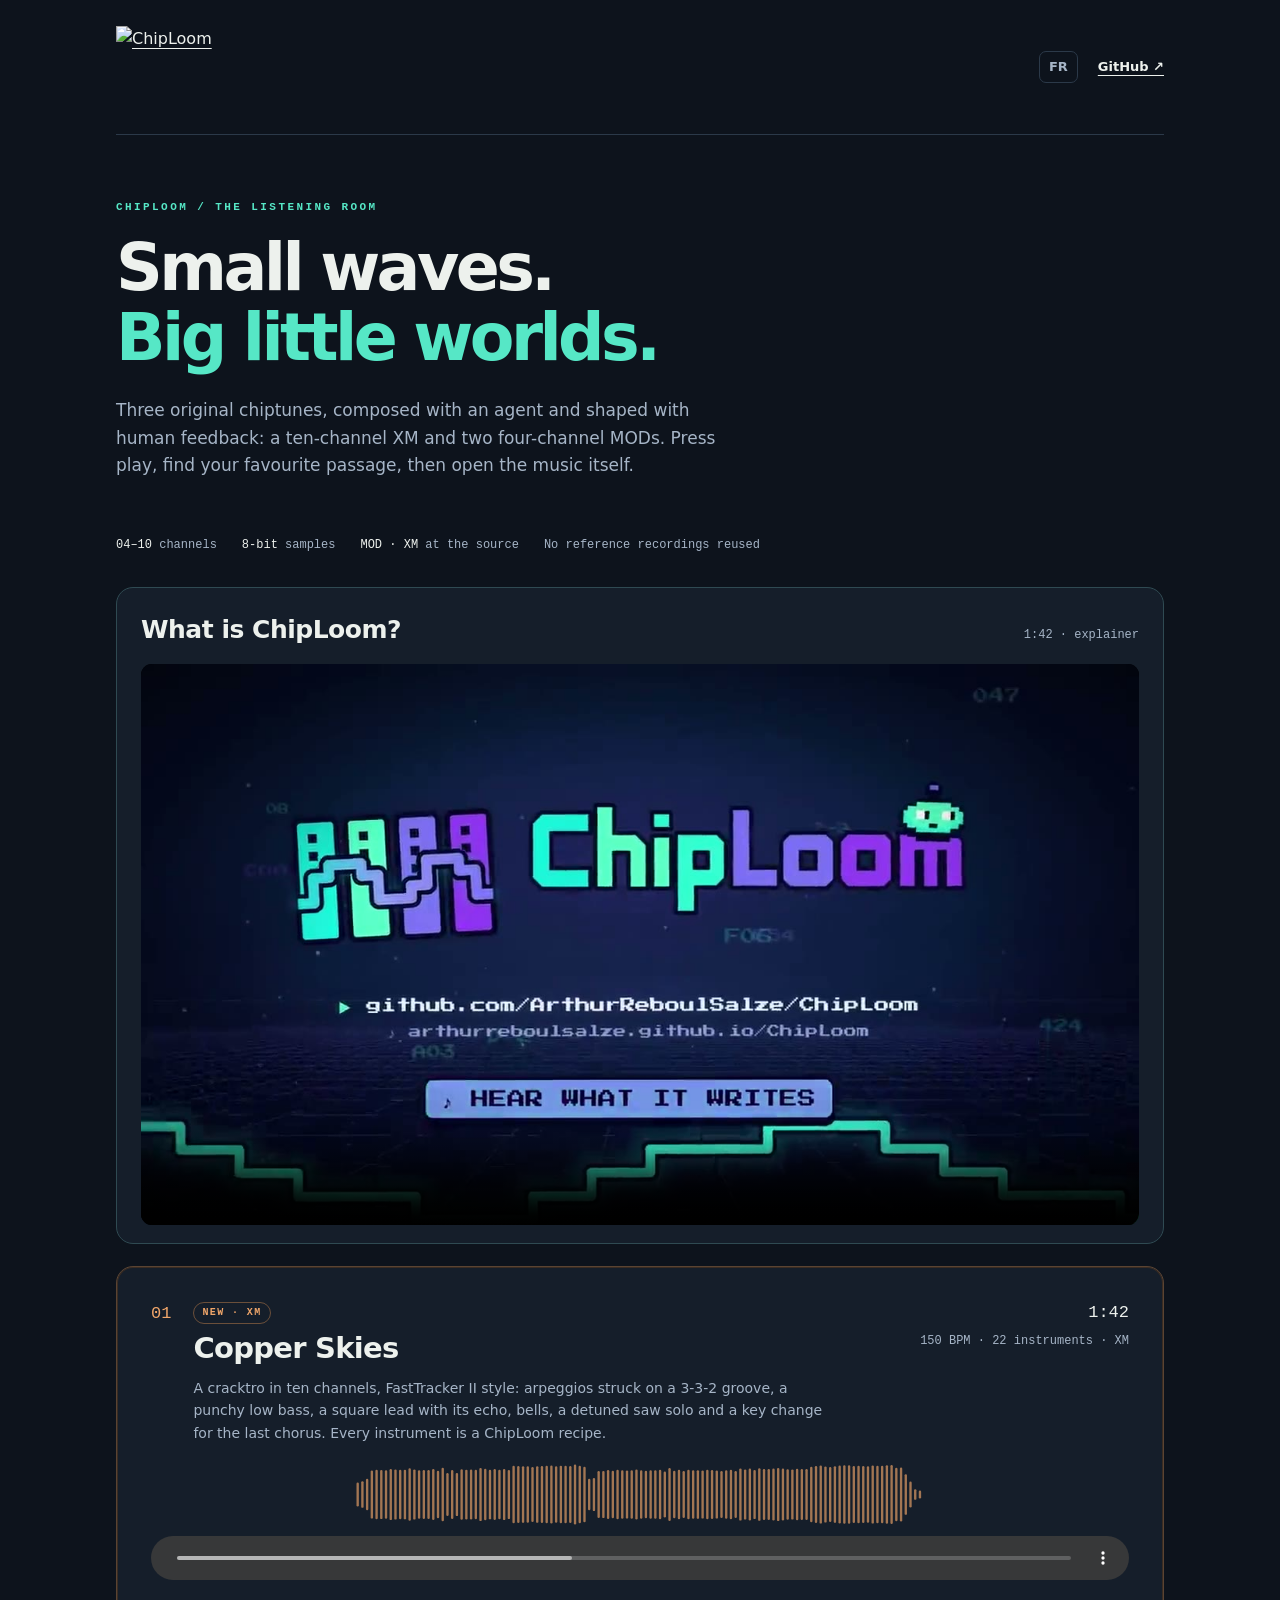
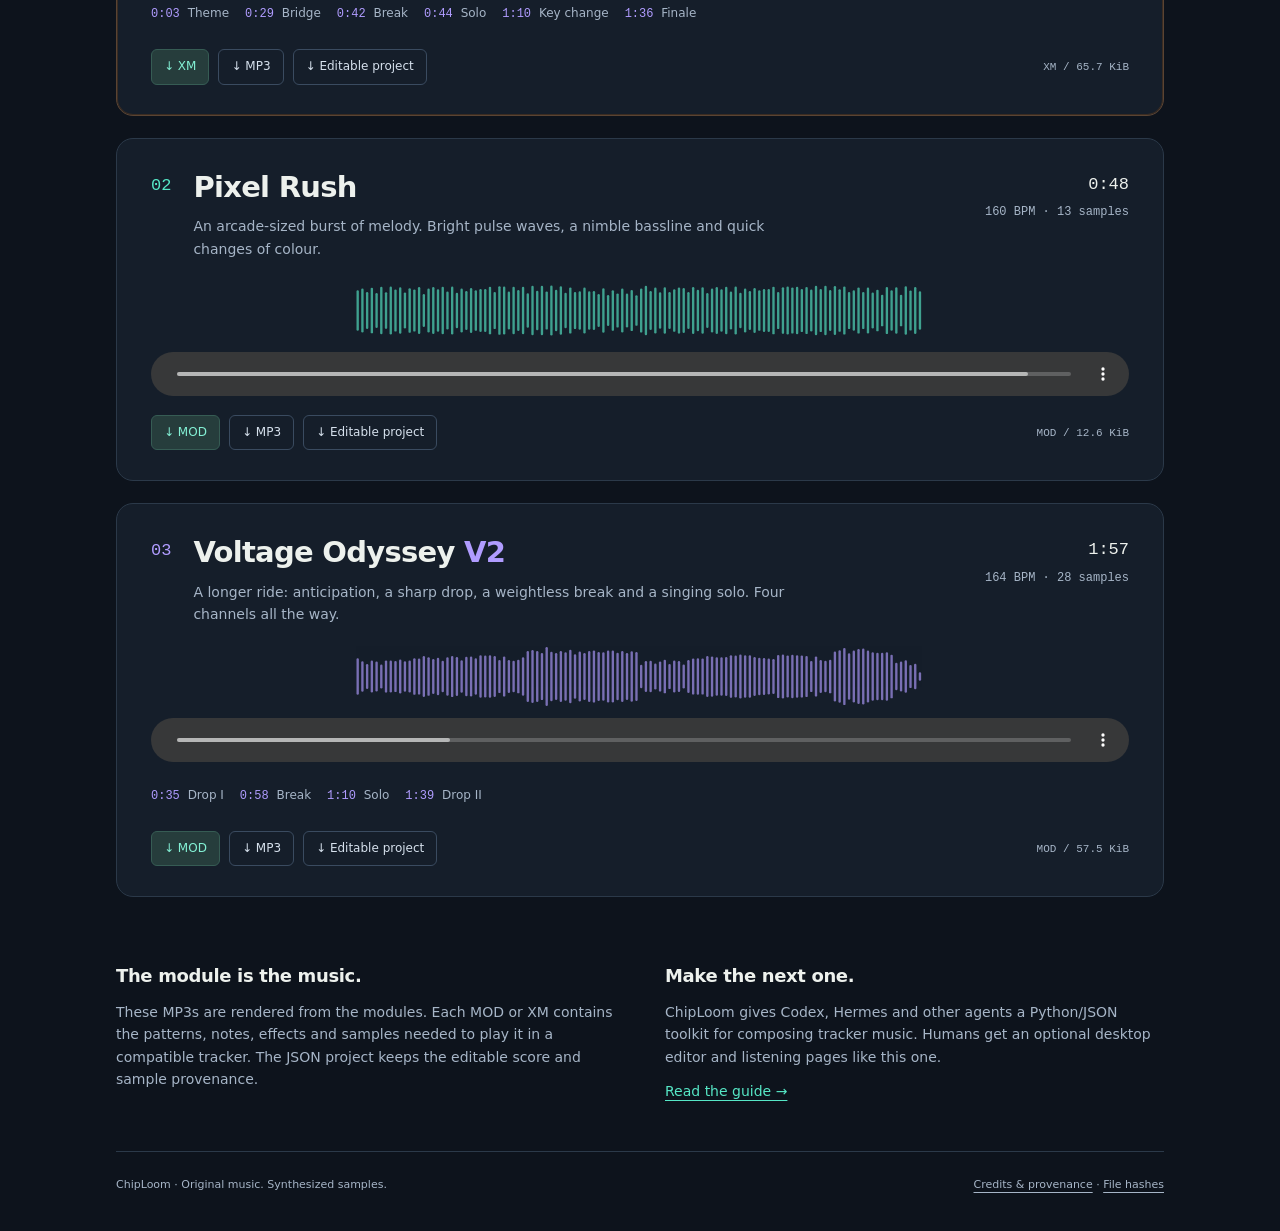
==== commit e4979999: "Replace the explainer video with the owner's corrected version New 720p encode (9.6 MB) of the corre" ====
--- a/docs/listen/index.html
+++ b/docs/listen/index.html
@@ -18,7 +18,7 @@
 <main>
 <div class="intro"><p class="eyebrow" data-en="ChipLoom / The listening room" data-fr="ChipLoom / Le salon d'écoute">ChipLoom / The listening room</p><h1 data-en="Small waves.<br><span>Big little worlds.</span>" data-fr="Petites ondes.<br><span>Tout un univers.</span>">Small waves.<br><span>Big little worlds.</span></h1><p data-en="Three original chiptunes, composed with an agent and shaped with human feedback: a ten-channel XM and two four-channel MODs. Press play, find your favourite passage, then open the music itself." data-fr="Trois chiptunes originaux, composés avec un agent et affinés grâce à tes retours : un XM à dix voies et deux MOD à quatre voies. Lance l'écoute, trouve ton passage préféré, puis explore la musique elle-même.">Three original chiptunes, composed with an agent and shaped with human feedback: a ten-channel XM and two four-channel MODs. Press play, find your favourite passage, then open the music itself.</p></div>
 <div class="facts"><span><b>04–10</b> <span data-en="channels" data-fr="voies">channels</span></span><span><b>8-bit</b> <span data-en="samples" data-fr="samples">samples</span></span><span><b>MOD · XM</b> <span data-en="at the source" data-fr="à la source">at the source</span></span><span data-en="No reference recordings reused" data-fr="Aucun enregistrement de référence repris">No reference recordings reused</span></div>
-<section class="film" id="explainer" aria-labelledby="explainer-title"><div class="film-top"><h2 id="explainer-title" data-en="What is ChipLoom?" data-fr="ChipLoom, c'est quoi ?">What is ChipLoom?</h2><span class="tags" data-en="1:42 · explainer" data-fr="1:42 · présentation">1:42 · explainer</span></div><video controls preload="metadata" playsinline poster="media/chiploom-explainer.jpg?v=1" aria-label="ChipLoom explainer video"><source src="media/chiploom-explainer.mp4?v=1" type="video/mp4"><a href="media/chiploom-explainer.mp4?v=1">Download the explainer (MP4)</a></video></section>
+<section class="film" id="explainer" aria-labelledby="explainer-title"><div class="film-top"><h2 id="explainer-title" data-en="What is ChipLoom?" data-fr="ChipLoom, c'est quoi ?">What is ChipLoom?</h2><span class="tags" data-en="1:42 · explainer" data-fr="1:42 · présentation">1:42 · explainer</span></div><video controls preload="metadata" playsinline poster="media/chiploom-explainer.jpg?v=2" aria-label="ChipLoom explainer video"><source src="media/chiploom-explainer.mp4?v=2" type="video/mp4"><a href="media/chiploom-explainer.mp4?v=2">Download the explainer (MP4)</a></video></section>
 <section class="song featured" id="copper-skies" aria-labelledby="copper-title"><div class="song-top"><span class="number">01</span><div><span class="badge" data-en="New · XM" data-fr="Nouveau · XM">New · XM</span><h2 id="copper-title">Copper Skies</h2><p class="subtitle" data-en="A cracktro in ten channels, FastTracker II style: arpeggios struck on a 3-3-2 groove, a punchy low bass, a square lead with its echo, bells, a detuned saw solo and a key change for the last chorus. Every instrument is a ChipLoom recipe." data-fr="Un cracktro en dix voies, façon FastTracker II : arpèges frappés sur un groove 3-3-2, basse grave en frappes, lead carré avec son écho, cloches, solo de dents de scie désaccordées et changement de tonalité pour le dernier refrain. Chaque instrument est une recette ChipLoom.">A cracktro in ten channels, FastTracker II style: arpeggios struck on a 3-3-2 groove, a punchy low bass, a square lead with its echo, bells, a detuned saw solo and a key change for the last chorus. Every instrument is a ChipLoom recipe.</p></div><div class="tags"><strong>1:42</strong><span>150 BPM · 22 instruments · XM</span></div></div>
 <svg class="wave" viewBox="0 0 720 80" aria-hidden="true"><rect x="0" y="24.84" width="3" height="30.32" rx="1.5"/><rect x="6" y="23.10" width="3" height="33.81" rx="1.5"/><rect x="12" y="19.99" width="3" height="40.02" rx="1.5"/><rect x="18" y="9.38" width="3" height="61.24" rx="1.5"/><rect x="24" y="8.72" width="3" height="62.56" rx="1.5"/><rect x="30" y="8.81" width="3" height="62.38" rx="1.5"/><rect x="36" y="9.16" width="3" height="61.68" rx="1.5"/><rect x="42" y="7.55" width="3" height="64.91" rx="1.5"/><rect x="48" y="8.12" width="3" height="63.76" rx="1.5"/><rect x="54" y="8.68" width="3" height="62.64" rx="1.5"/><rect x="60" y="8.46" width="3" height="63.09" rx="1.5"/><rect x="66" y="6.67" width="3" height="66.66" rx="1.5"/><rect x="72" y="8.17" width="3" height="63.65" rx="1.5"/><rect x="78" y="9.28" width="3" height="61.45" rx="1.5"/><rect x="84" y="8.83" width="3" height="62.35" rx="1.5"/><rect x="90" y="9.02" width="3" height="61.95" rx="1.5"/><rect x="96" y="7.71" width="3" height="64.58" rx="1.5"/><rect x="102" y="9.91" width="3" height="60.19" rx="1.5"/><rect x="108" y="6.13" width="3" height="67.74" rx="1.5"/><rect x="114" y="12.70" width="3" height="54.60" rx="1.5"/><rect x="120" y="8.84" width="3" height="62.33" rx="1.5"/><rect x="126" y="12.58" width="3" height="54.84" rx="1.5"/><rect x="132" y="7.88" width="3" height="64.24" rx="1.5"/><rect x="138" y="8.42" width="3" height="63.17" rx="1.5"/><rect x="144" y="8.39" width="3" height="63.21" rx="1.5"/><rect x="150" y="8.67" width="3" height="62.65" rx="1.5"/><rect x="156" y="6.25" width="3" height="67.51" rx="1.5"/><rect x="162" y="7.24" width="3" height="65.52" rx="1.5"/><rect x="168" y="8.50" width="3" height="63.01" rx="1.5"/><rect x="174" y="7.56" width="3" height="64.89" rx="1.5"/><rect x="180" y="8.52" width="3" height="62.95" rx="1.5"/><rect x="186" y="7.48" width="3" height="65.04" rx="1.5"/><rect x="192" y="8.75" width="3" height="62.50" rx="1.5"/><rect x="198" y="3.43" width="3" height="73.14" rx="1.5"/><rect x="204" y="3.84" width="3" height="72.33" rx="1.5"/><rect x="210" y="4.03" width="3" height="71.94" rx="1.5"/><rect x="216" y="4.24" width="3" height="71.53" rx="1.5"/><rect x="222" y="5.04" width="3" height="69.92" rx="1.5"/><rect x="228" y="3.99" width="3" height="72.03" rx="1.5"/><rect x="234" y="3.81" width="3" height="72.38" rx="1.5"/><rect x="240" y="3.46" width="3" height="73.09" rx="1.5"/><rect x="246" y="3.29" width="3" height="73.42" rx="1.5"/><rect x="252" y="4.28" width="3" height="71.45" rx="1.5"/><rect x="258" y="3.42" width="3" height="73.15" rx="1.5"/><rect x="264" y="3.59" width="3" height="72.82" rx="1.5"/><rect x="270" y="3.75" width="3" height="72.50" rx="1.5"/><rect x="276" y="2.00" width="3" height="76.00" rx="1.5"/><rect x="282" y="3.58" width="3" height="72.83" rx="1.5"/><rect x="288" y="4.84" width="3" height="70.33" rx="1.5"/><rect x="294" y="20.06" width="3" height="39.89" rx="1.5"/><rect x="300" y="18.90" width="3" height="42.20" rx="1.5"/><rect x="306" y="10.17" width="3" height="59.66" rx="1.5"/><rect x="312" y="10.04" width="3" height="59.91" rx="1.5"/><rect x="318" y="8.85" width="3" height="62.31" rx="1.5"/><rect x="324" y="9.94" width="3" height="60.11" rx="1.5"/><rect x="330" y="8.67" width="3" height="62.66" rx="1.5"/><rect x="336" y="9.29" width="3" height="61.42" rx="1.5"/><rect x="342" y="9.40" width="3" height="61.19" rx="1.5"/><rect x="348" y="9.20" width="3" height="61.60" rx="1.5"/><rect x="354" y="8.21" width="3" height="63.58" rx="1.5"/><rect x="360" y="9.20" width="3" height="61.61" rx="1.5"/><rect x="366" y="9.80" width="3" height="60.39" rx="1.5"/><rect x="372" y="9.15" width="3" height="61.69" rx="1.5"/><rect x="378" y="9.32" width="3" height="61.36" rx="1.5"/><rect x="384" y="8.55" width="3" height="62.91" rx="1.5"/><rect x="390" y="10.89" width="3" height="58.22" rx="1.5"/><rect x="396" y="6.44" width="3" height="67.11" rx="1.5"/><rect x="402" y="9.87" width="3" height="60.26" rx="1.5"/><rect x="408" y="8.71" width="3" height="62.57" rx="1.5"/><rect x="414" y="10.18" width="3" height="59.63" rx="1.5"/><rect x="420" y="8.67" width="3" height="62.66" rx="1.5"/><rect x="426" y="9.35" width="3" height="61.29" rx="1.5"/><rect x="432" y="9.07" width="3" height="61.86" rx="1.5"/><rect x="438" y="9.41" width="3" height="61.18" rx="1.5"/><rect x="444" y="8.52" width="3" height="62.96" rx="1.5"/><rect x="450" y="8.98" width="3" height="62.04" rx="1.5"/><rect x="456" y="9.44" width="3" height="61.12" rx="1.5"/><rect x="462" y="10.16" width="3" height="59.67" rx="1.5"/><rect x="468" y="9.32" width="3" height="61.37" rx="1.5"/><rect x="474" y="8.53" width="3" height="62.94" rx="1.5"/><rect x="480" y="10.26" width="3" height="59.48" rx="1.5"/><rect x="486" y="6.87" width="3" height="66.27" rx="1.5"/><rect x="492" y="8.13" width="3" height="63.74" rx="1.5"/><rect x="498" y="7.09" width="3" height="65.81" rx="1.5"/><rect x="504" y="8.76" width="3" height="62.48" rx="1.5"/><rect x="510" y="6.58" width="3" height="66.84" rx="1.5"/><rect x="516" y="7.74" width="3" height="64.51" rx="1.5"/><rect x="522" y="7.63" width="3" height="64.74" rx="1.5"/><rect x="528" y="7.01" width="3" height="65.98" rx="1.5"/><rect x="534" y="6.26" width="3" height="67.47" rx="1.5"/><rect x="540" y="7.12" width="3" height="65.76" rx="1.5"/><rect x="546" y="7.96" width="3" height="64.07" rx="1.5"/><rect x="552" y="8.10" width="3" height="63.80" rx="1.5"/><rect x="558" y="7.38" width="3" height="65.24" rx="1.5"/><rect x="564" y="7.58" width="3" height="64.83" rx="1.5"/><rect x="570" y="7.68" width="3" height="64.64" rx="1.5"/><rect x="576" y="4.77" width="3" height="70.47" rx="1.5"/><rect x="582" y="3.81" width="3" height="72.38" rx="1.5"/><rect x="588" y="3.06" width="3" height="73.89" rx="1.5"/><rect x="594" y="4.30" width="3" height="71.39" rx="1.5"/><rect x="600" y="5.12" width="3" height="69.75" rx="1.5"/><rect x="606" y="4.02" width="3" height="71.96" rx="1.5"/><rect x="612" y="3.11" width="3" height="73.78" rx="1.5"/><rect x="618" y="2.81" width="3" height="74.38" rx="1.5"/><rect x="624" y="2.82" width="3" height="74.36" rx="1.5"/><rect x="630" y="3.87" width="3" height="72.25" rx="1.5"/><rect x="636" y="3.65" width="3" height="72.71" rx="1.5"/><rect x="642" y="3.74" width="3" height="72.51" rx="1.5"/><rect x="648" y="4.24" width="3" height="71.53" rx="1.5"/><rect x="654" y="3.04" width="3" height="73.92" rx="1.5"/><rect x="660" y="3.56" width="3" height="72.88" rx="1.5"/><rect x="666" y="3.62" width="3" height="72.77" rx="1.5"/><rect x="672" y="2.78" width="3" height="74.43" rx="1.5"/><rect x="678" y="2.67" width="3" height="74.66" rx="1.5"/><rect x="684" y="6.05" width="3" height="67.91" rx="1.5"/><rect x="690" y="5.77" width="3" height="68.47" rx="1.5"/><rect x="696" y="14.14" width="3" height="51.71" rx="1.5"/><rect x="702" y="23.58" width="3" height="32.85" rx="1.5"/><rect x="708" y="33.26" width="3" height="13.48" rx="1.5"/><rect x="714" y="35.00" width="3" height="10.00" rx="1.5"/></svg>
 <audio id="copper-audio" controls preload="metadata" aria-label="Copper Skies"><source src="media/copper_skies.mp3?v=0.8.4" type="audio/mpeg"><a href="media/copper_skies.mp3?v=0.8.4">Download Copper Skies MP3</a></audio>
